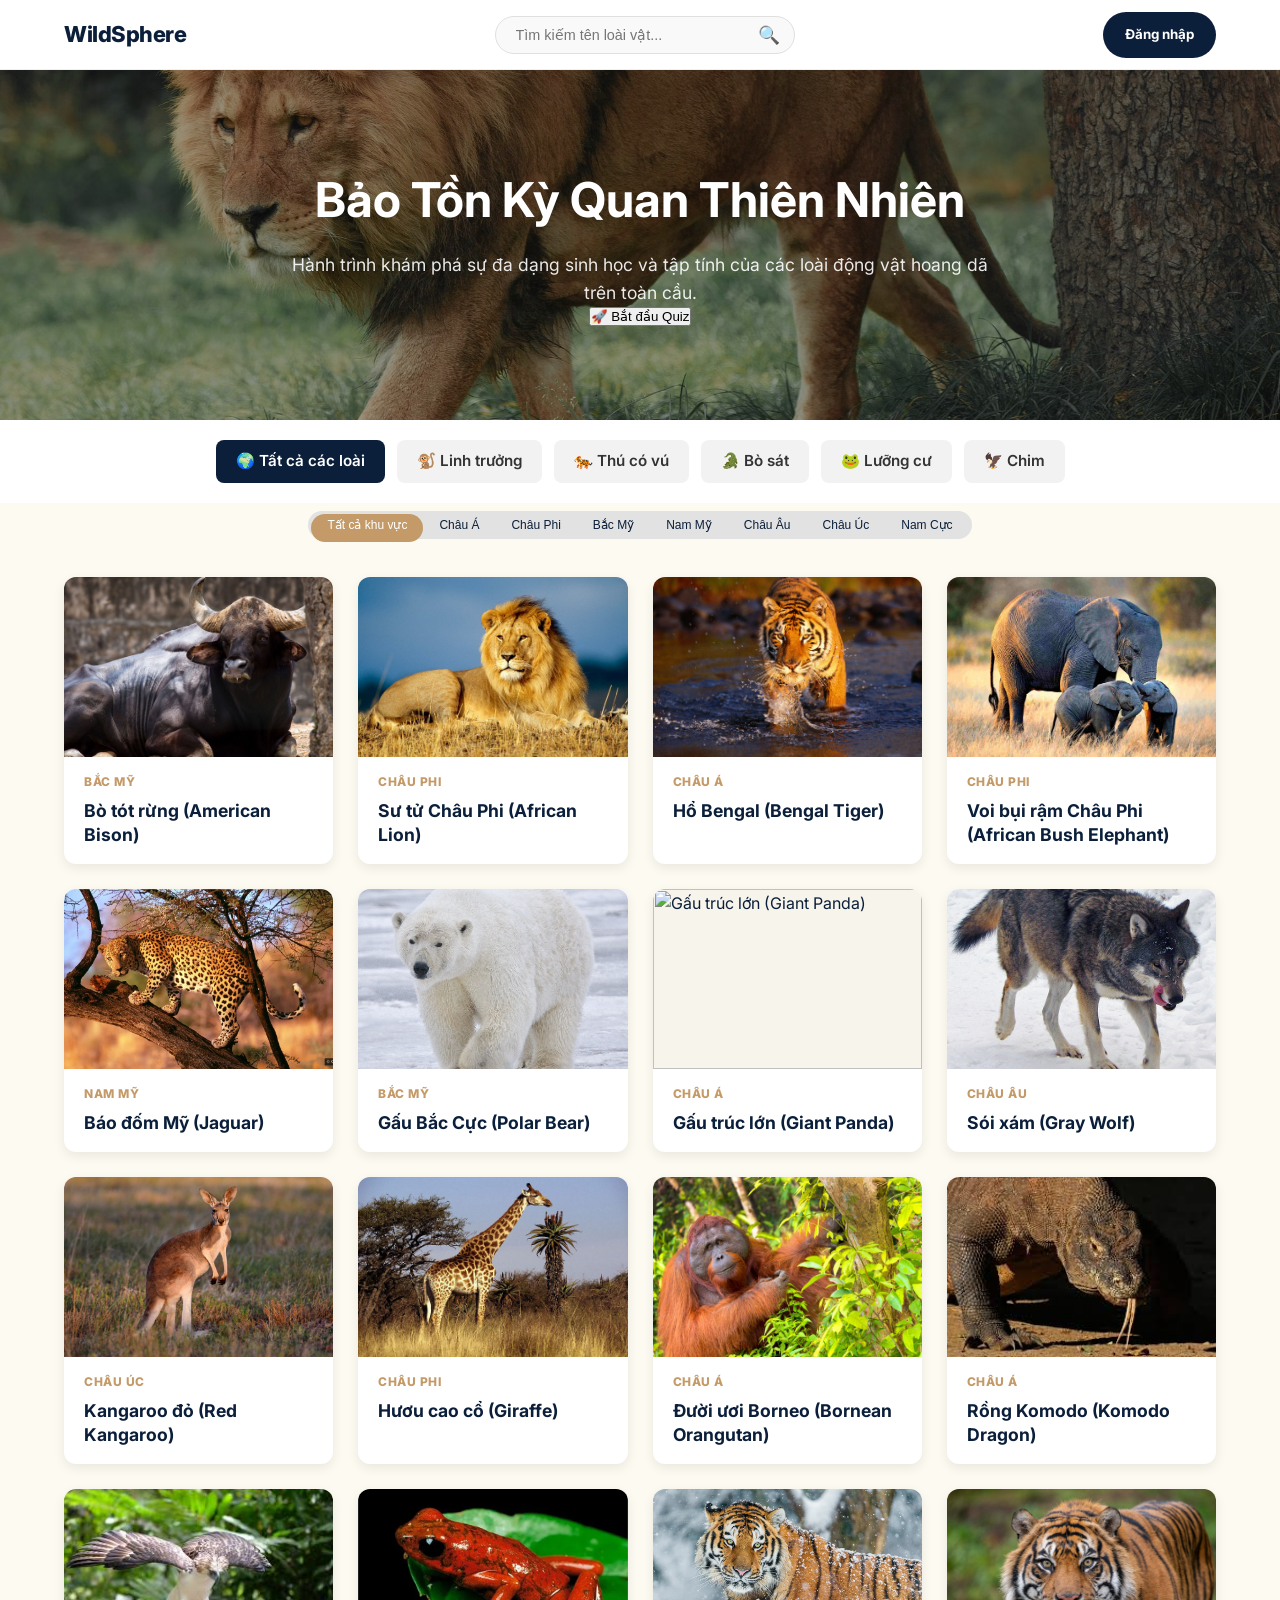
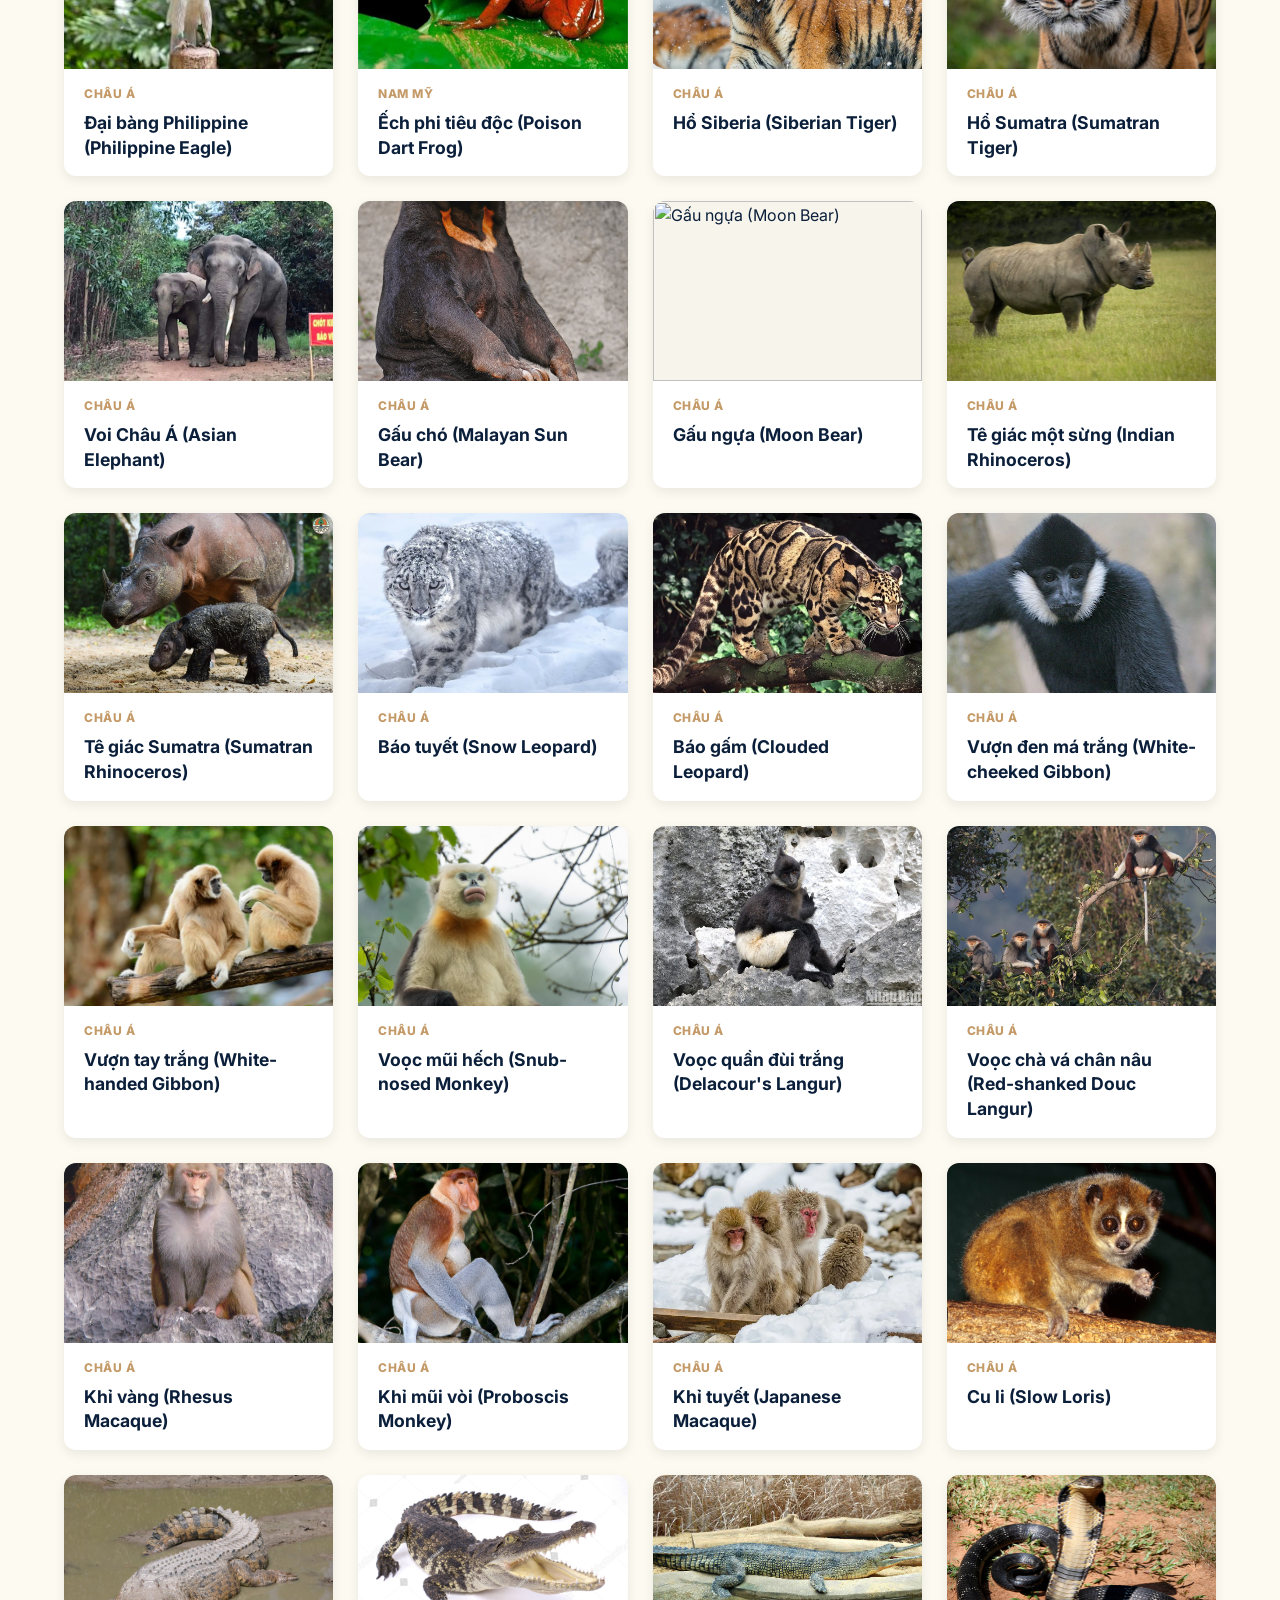
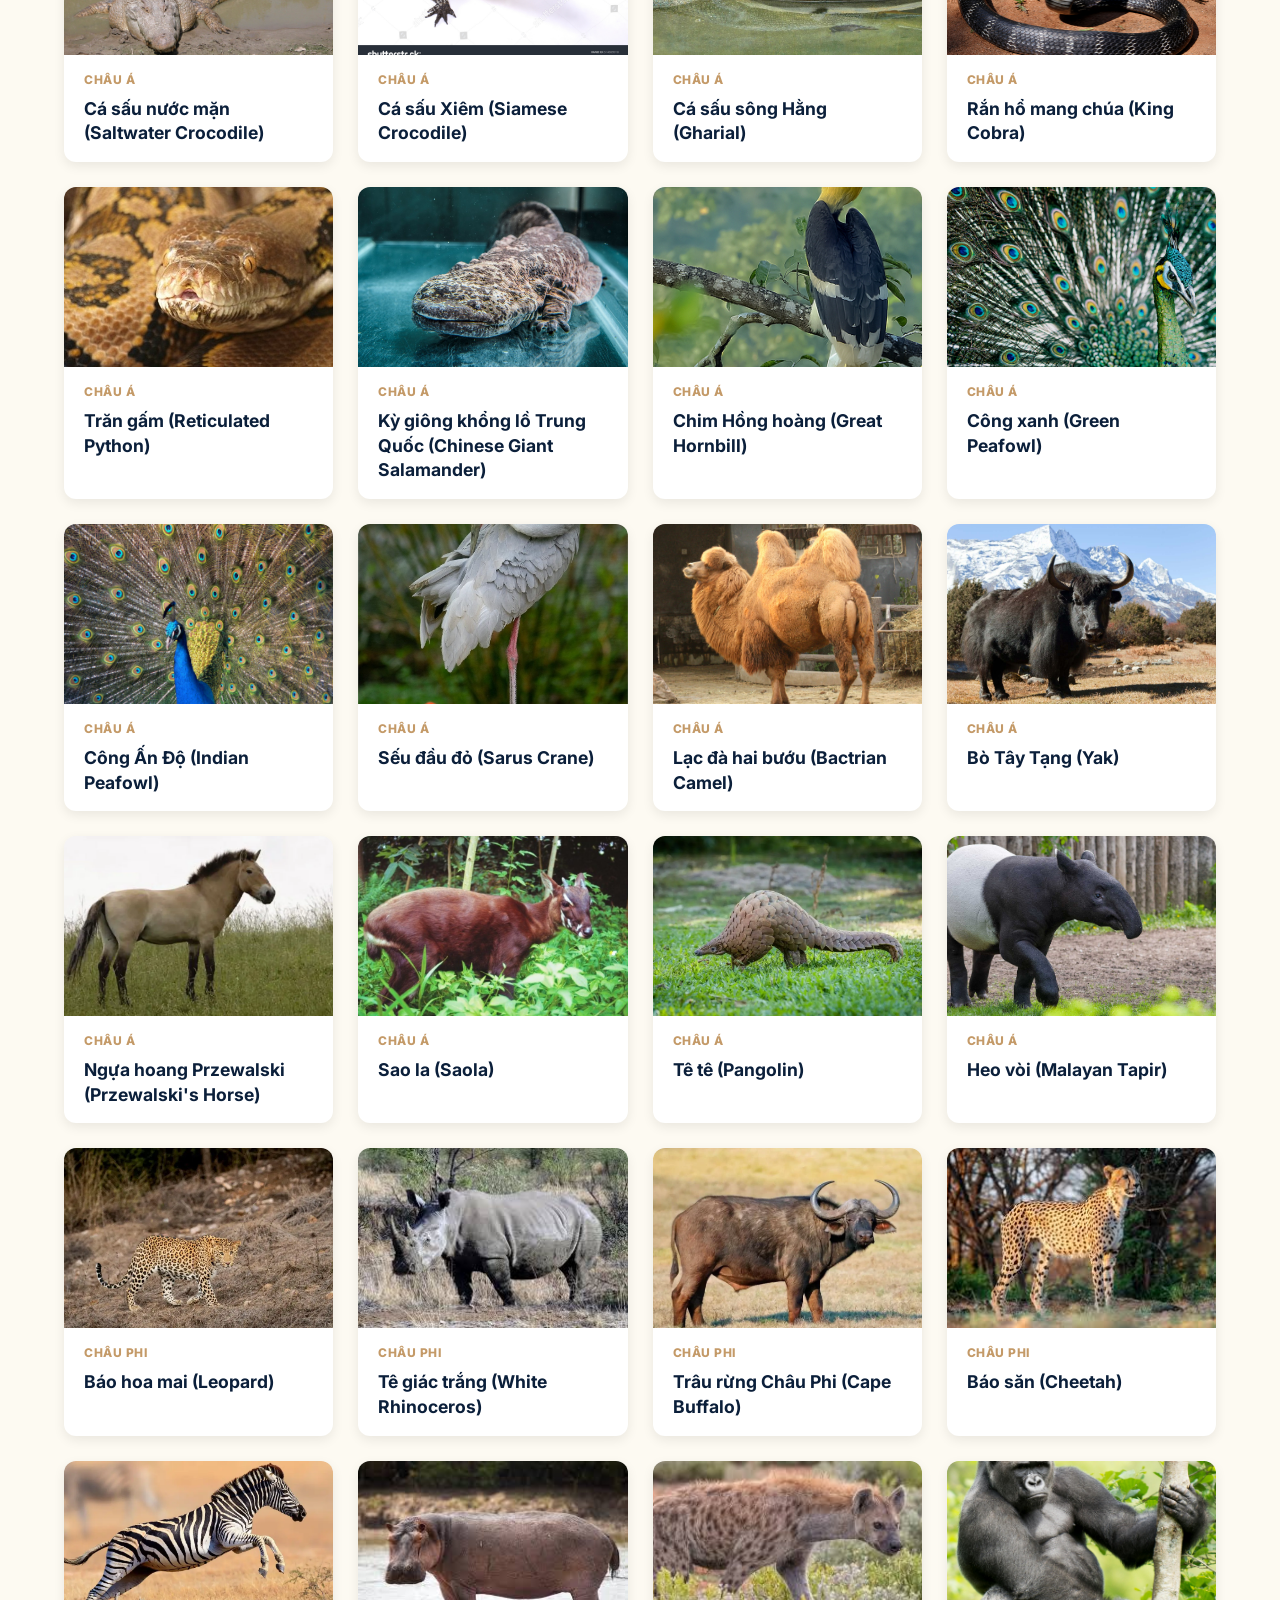
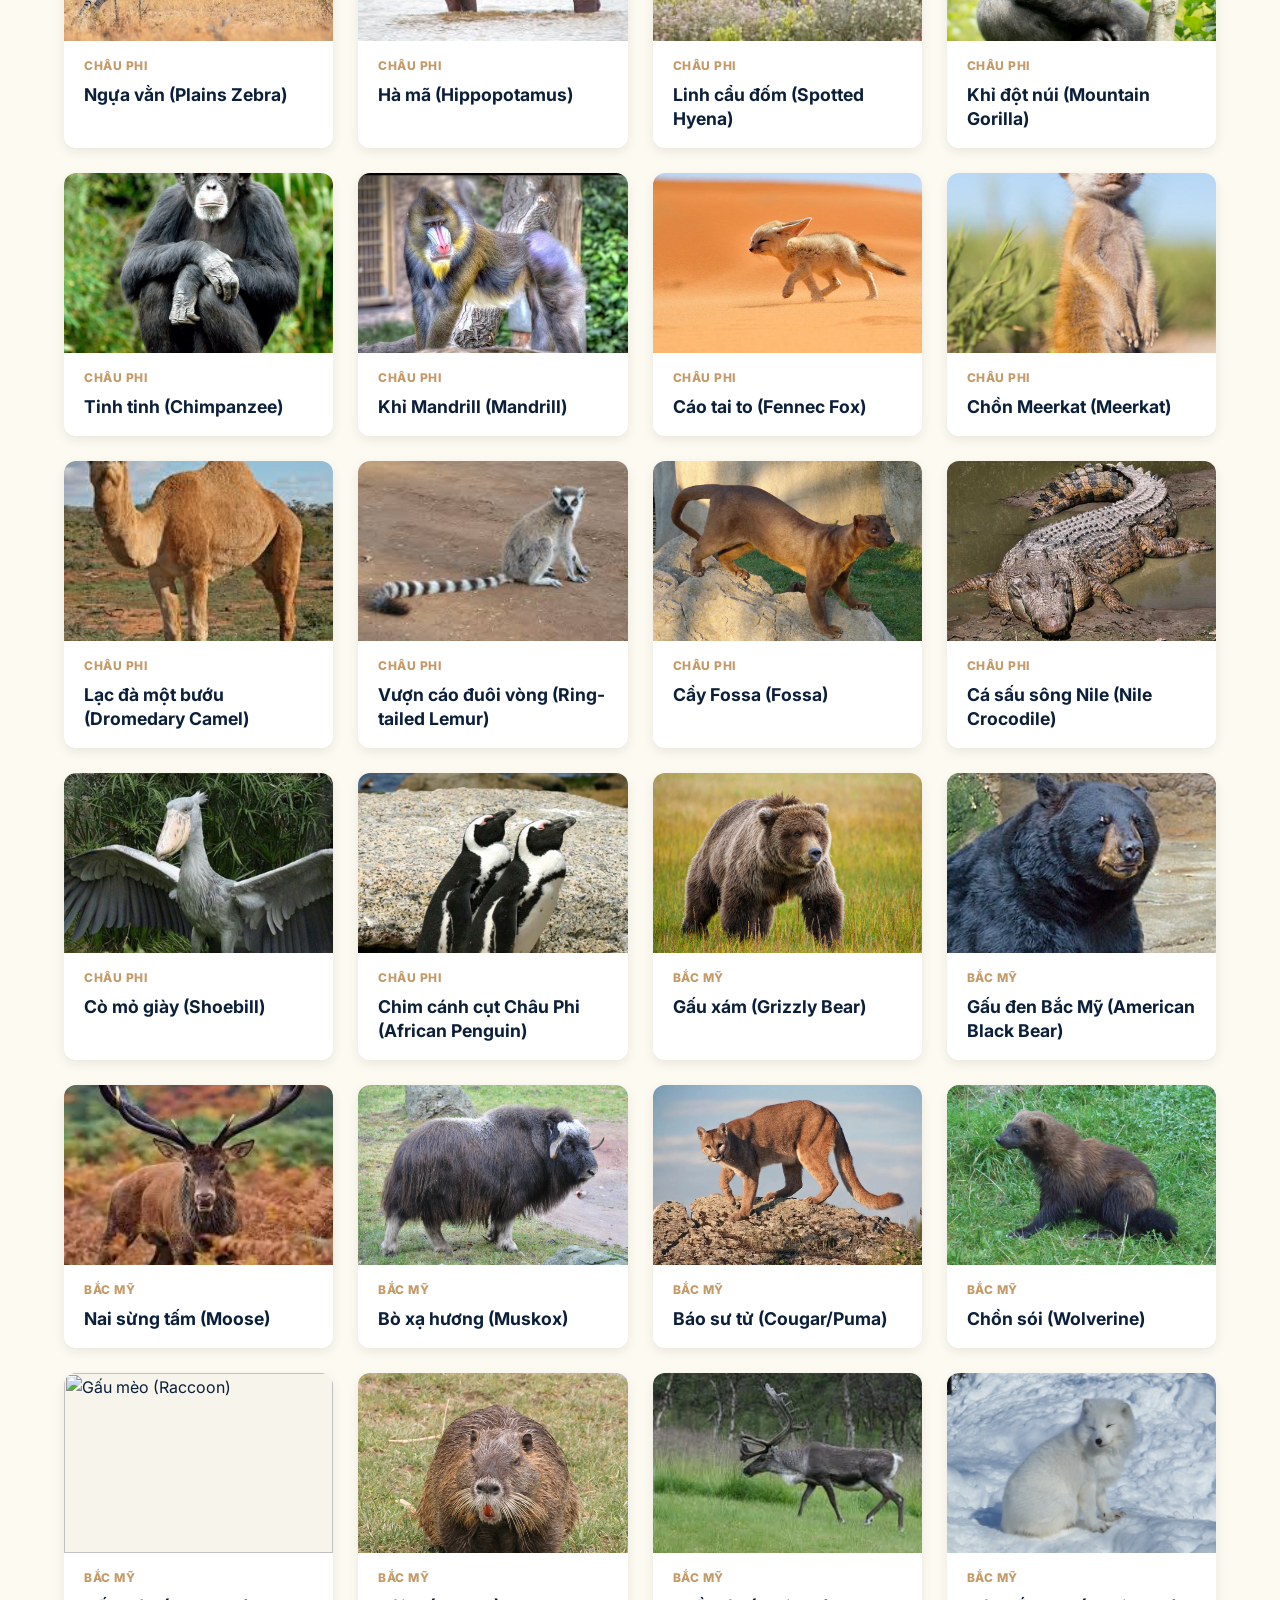
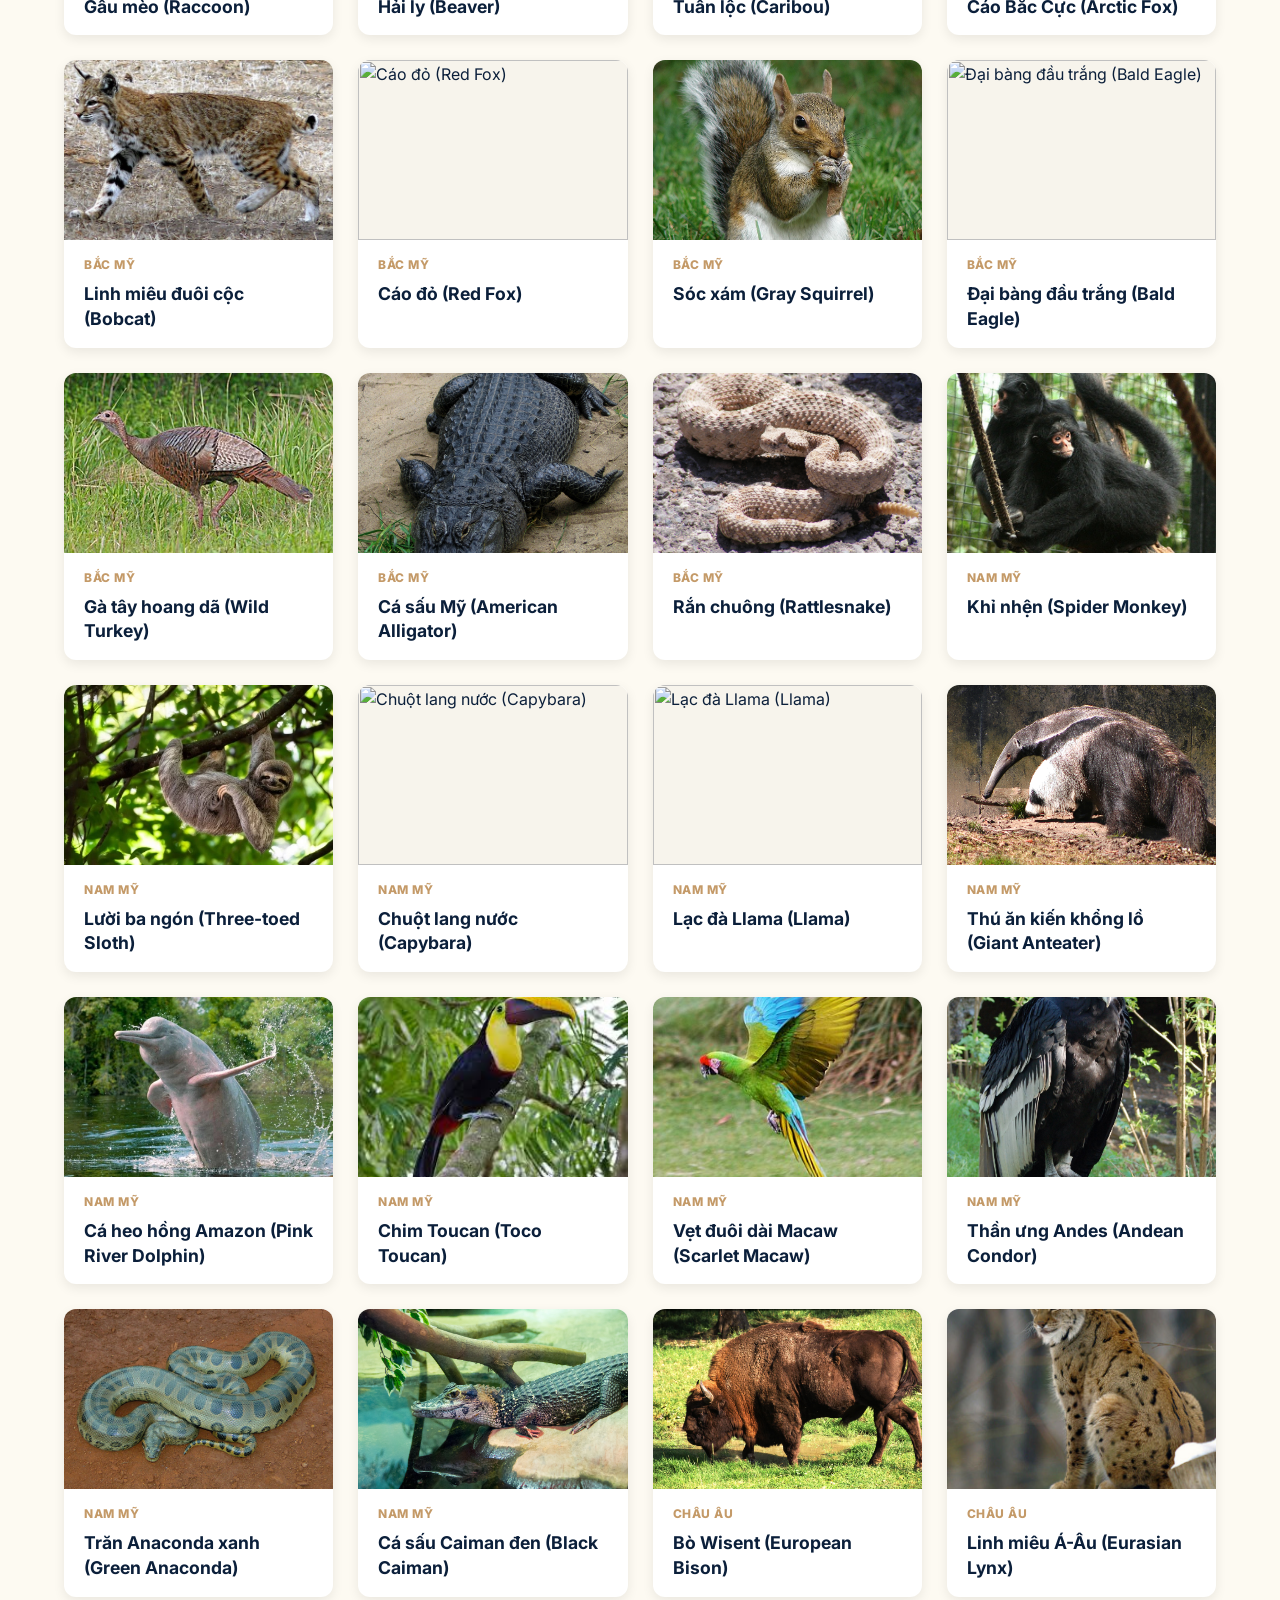
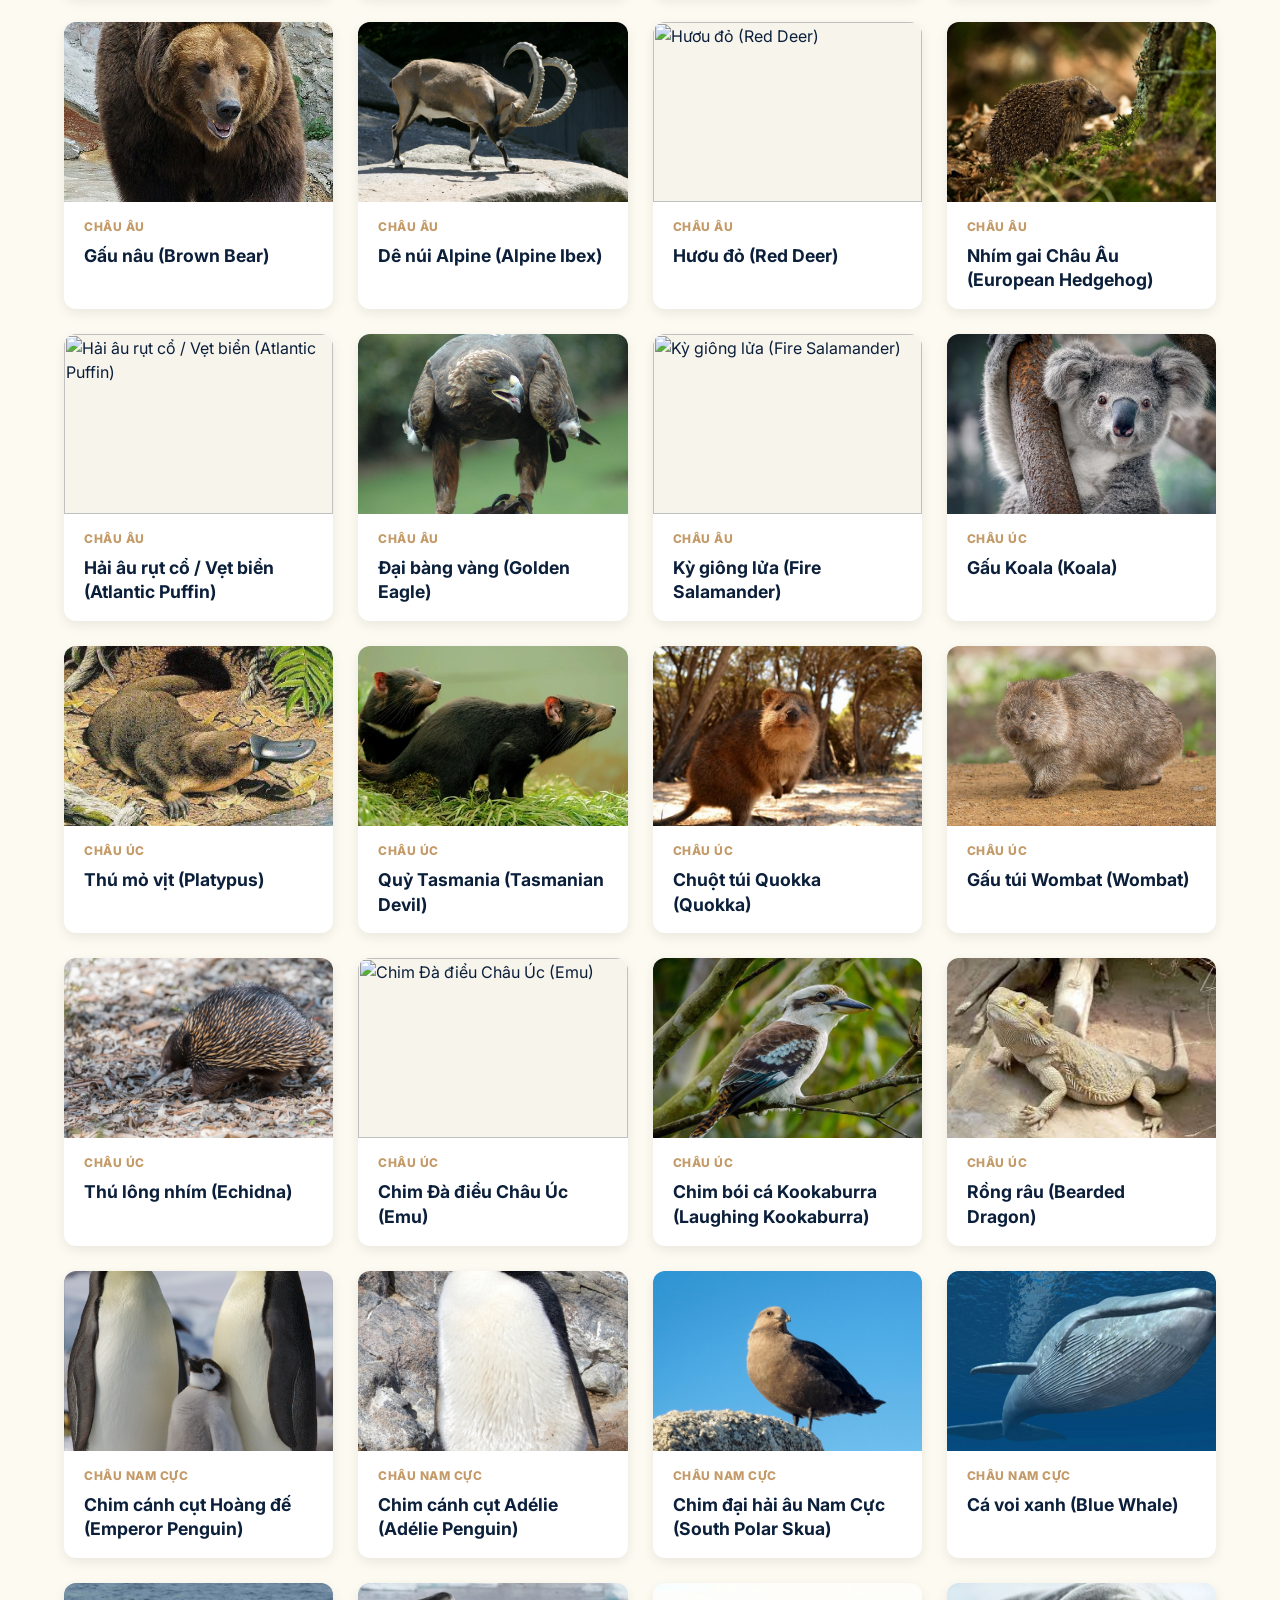
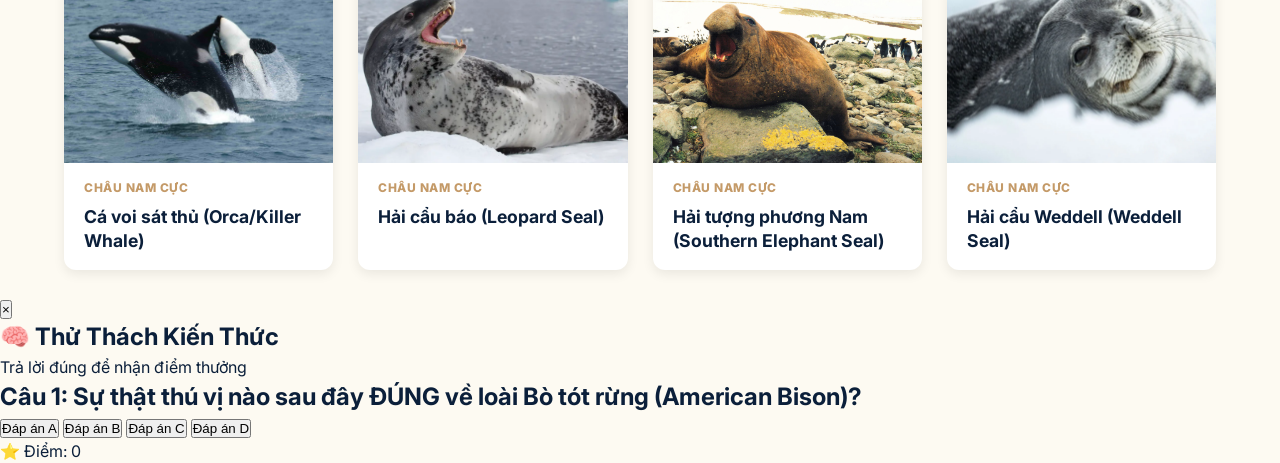
==== index.html @ 5f464e3d "Refactor HTML structure and update comments" ====
<html>
  <head>
    <meta charset="UTF-8" />
    <meta name="viewport" content="width=device-width, initial-scale=1.0" />
    <title>WildSphere | Thư Viện Động Vật Hoang Dã</title>

    <!-- FONT CHỮ HIỆN ĐẠI -->
    <link
      href="https://fonts.googleapis.com/css2?family=Inter:wght@300;500;700&display=swap"
      rel="stylesheet"
    />

    <!-- FILE CSS -->
    <link rel="stylesheet" href="style.css" />
  </head>

  <body>
    <header>
      <div class="header-container">
        <div class="logo">WildSphere</div>

        <div class="search-box">
          <input
            type="text"
            id="search"
            placeholder="Tìm kiếm tên loài vật..."
          />
          <span class="search-icon">🔍</span>
        </div>

        <div class="auth-area" id="authArea">
          <button class="auth-open-btn" id="authOpenBtn" type="button">
            Đăng nhập
          </button>

          <div class="auth-panel" id="authPanel" aria-label="Tài khoản">
            <div class="auth-card">
              <div class="auth-visual" aria-hidden="true"></div>

              <div class="auth-form">
                <button
                  class="auth-close-btn"
                  id="authCloseBtn"
                  type="button"
                  aria-label="Đóng"
                >
                  &times;
                </button>

                <div class="auth-brand">
                  <span class="auth-brand-mark">W</span>
                  <strong>WildSphere</strong>
                </div>

                <h3 id="authTitle">Đăng nhập</h3>

                <input
                  type="text"
                  id="authUsername"
                  placeholder="Tên người dùng"
                  autocomplete="username"
                />

                <input
                  type="password"
                  id="authPassword"
                  placeholder="Mật khẩu"
                  autocomplete="current-password"
                />

                <p class="auth-message" id="authMessage"></p>

                <button
                  class="auth-submit-btn"
                  id="authSubmitBtn"
                  type="button"
                >
                  Đăng nhập
                </button>

                <button
                  class="auth-switch-btn"
                  id="authSwitchBtn"
                  type="button"
                >
                  Chưa có tài khoản? Đăng ký
                </button>
              </div>
            </div>
          </div>

          <div class="user-menu" id="userMenu">
            <button
              class="user-chip"
              id="userChip"
              type="button"
              title="Đi tới Dashboard"
              onclick="window.location.href = 'user-dashboard.html'"
            ></button>

            <button class="logout-btn" id="logoutBtn" type="button">
              Đăng xuất
            </button>
          </div>
        </div>
      </div>
    </header>

    <!-- HERO -->
    <section class="hero">
      <div class="hero-content">
        <h1>Bảo Tồn Kỳ Quan Thiên Nhiên</h1>

        <p>
          Hành trình khám phá sự đa dạng sinh học và tập tính của các loài động
          vật hoang dã trên toàn cầu.
        </p>

        <!-- NÚT MỞ QUIZ -->
        <div class="quiz-start-area">
          <button class="open-quiz-btn" onclick="openQuiz()">
            🚀 Bắt đầu Quiz
          </button>
        </div>
      </div>
    </section>

    <!-- ================= TABS ================= -->

    <div class="sticky-controls">
      <!-- HỆ THỐNG LỌC SINH HỌC -->
      <section class="category-section">
        <div class="category-tabs">
          <div class="tab active" data-class="all">🌍 Tất cả các loài</div>
          <div class="tab" data-class="linh-truong">🐒 Linh trưởng</div>
          <div class="tab" data-class="thu">🐅 Thú có vú</div>
          <div class="tab" data-class="bo-sat">🐊 Bò sát</div>
          <div class="tab" data-class="luong-cu">🐸 Lưỡng cư</div>
          <div class="tab" data-class="chim">🦅 Chim</div>
        </div>
      </section>

      <!-- HỆ THỐNG LỌC CHÂU LỤC -->
      <section class="filter-section">
        <div class="pills-wrapper">
          <div class="indicator" id="indicator"></div>

          <button class="pill active" data-continent="all">
            Tất cả khu vực
          </button>

          <button class="pill" data-continent="Châu Á">Châu Á</button>

          <button class="pill" data-continent="Châu Phi">Châu Phi</button>

          <button class="pill" data-continent="Bắc Mỹ">Bắc Mỹ</button>

          <button class="pill" data-continent="Nam Mỹ">Nam Mỹ</button>

          <button class="pill" data-continent="Châu Âu">Châu Âu</button>

          <button class="pill" data-continent="Châu Úc">Châu Úc</button>

          <button class="pill" data-continent="Châu Nam Cực">
            Nam Cực
          </button>
        </div>
      </section>
    </div>

    <!-- MAIN -->
    <main>
      <div class="grid" id="list"></div>
    </main>

    <!-- MODAL CHI TIẾT -->
    <div id="animalModal" class="modal">
      <div class="modal-content">
        <!-- Nút đóng -->
        <span class="close-btn" onclick="closeModal()">&times;</span>

        <!-- BODY -->
        <div class="modal-body">
          <!-- LEFT -->
          <div class="m-left">
            <img id="m-img" src="" alt="Hình ảnh" />
          </div>

          <!-- RIGHT -->
          <div class="m-right">
            <h2 id="m-name"></h2>

            <div id="m-status-container"></div>

            <div class="detail-stats" aria-label="Thông tin nhanh">
              <div class="detail-stat">
                <span>Cân nặng</span>
                <strong id="m-weight"></strong>
              </div>

              <div class="detail-stat">
                <span>Tuổi thọ</span>
                <strong id="m-lifespan"></strong>
              </div>

              <div class="detail-stat">
                <span>Môi trường</span>
                <strong id="m-habitat"></strong>
              </div>
            </div>

            <div class="map-panel">
              <div class="map-header">
                <h4>Vùng phân bố đại diện</h4>
                <span id="m-range"></span>
              </div>

              <div
                class="habitat-map"
                id="m-map"
                aria-label="Vùng phân bố đại diện"
              >
                <span class="map-dot" id="m-map-dot"></span>
              </div>

              <p class="map-note" id="m-map-note"></p>
            </div>

            <button class="sound-btn" id="soundBtn" type="button">
              <span class="sound-icon" aria-hidden="true"></span>

              <span id="soundLabel">Nghe âm thanh</span>
            </button>

            <h4>Mô tả sơ lược</h4>
            <p id="m-desc"></p>

            <h4>Tập tính & Lối sống</h4>
            <p id="m-habit"></p>

            <div class="fact-box">
              <strong>💡 Sự thật thú vị:</strong>
              <p id="m-fact"></p>
            </div>

            <div class="status-legend">
              <strong>Chú thích IUCN:</strong>
              <br />

              EN: Nguy cấp | VU: Sắp nguy cấp | NT: Sắp bị đe dọa | LC: Ít lo
              ngại
            </div>
          </div>
        </div>
      </div>

      <!-- NÚT ĐIỀU HƯỚNG -->
      <button
        class="nav-btn nav-prev"
        id="navPrevBtn"
        type="button"
        aria-label="Xem bài trước"
      >
        <svg
          viewBox="0 0 24 24"
          width="28"
          height="28"
          stroke="currentColor"
          stroke-width="2"
          fill="none"
          stroke-linecap="round"
          stroke-linejoin="round"
        >
          <polyline points="15 18 9 12 15 6"></polyline>
        </svg>
      </button>

      <button
        class="nav-btn nav-next"
        id="navNextBtn"
        type="button"
        aria-label="Xem bài sau"
      >
        <svg
          viewBox="0 0 24 24"
          width="28"
          height="28"
          stroke="currentColor"
          stroke-width="2"
          fill="none"
          stroke-linecap="round"
          stroke-linejoin="round"
        >
          <polyline points="9 18 15 12 9 6"></polyline>
        </svg>
      </button>
    </div>

    <!-- ================= QUIZ POPUP ================= -->

    <div class="quiz-overlay" id="quizOverlay">
      <div class="quiz-popup">

        <!-- Nút đóng -->
        <button class="quiz-close-btn" onclick="closeQuiz()">
          &times;
        </button>

        <!-- Header -->
        <div class="quiz-header">
          <h2>🧠 Thử Thách Kiến Thức</h2>

          <p>Trả lời đúng để nhận điểm thưởng</p>
        </div>

        <!-- Content -->
        <div class="quiz-content">

          <h2 id="cau-hoi" class="quiz-question">
            Đang tải câu hỏi...
          </h2>

          <div class="quiz-answers">

            <button class="btn-answer" onclick="checkAnswer(0)">
              Đáp án A
            </button>

            <button class="btn-answer" onclick="checkAnswer(1)">
              Đáp án B
            </button>

            <button class="btn-answer" onclick="checkAnswer(2)">
              Đáp án C
            </button>

            <button class="btn-answer" onclick="checkAnswer(3)">
              Đáp án D
            </button>

          </div>

          <h3 id="thong-bao" class="quiz-message"></h3>

          <div class="quiz-score-box">
            ⭐ <span id="diem-so">Điểm: 0</span>
          </div>

        </div>
      </div>
    </div>

    <!-- JAVASCRIPT -->
    <script src="script.js"></script>
    <script src="quiz.js"></script>
  </body>
</html>
---- style.css ----
/* --- BIẾN MÀU (KHÔI PHỤC MÀU GỐC) --- */
:root {
  --bg-light: #fdfaf2; /* Nền kem nhạt gốc */
  --primary-dark: #0b1f3a; /* Xanh đen gốc */
  --muted: #746c6b; /* Chữ phụ xám */
  --accent: #c49a68; /* Vàng đồng gốc */
  --white: #ffffff;
}

/* --- RESET & CƠ BẢN --- */
* {
  margin: 0;
  padding: 0;
  box-sizing: border-box;
}
body {
  font-family: "Inter", sans-serif;
  background-color: var(--bg-light);
  color: var(--primary-dark);
  line-height: 1.5;
  overflow-x: hidden;
}

/* --- HEADER --- */
/* --- HEADER CHUẨN --- */
/* --- HEADER CHUẨN --- */
header {
  background: #fff;
  height: 70px;
  display: flex;
  align-items: center;
  padding: 0 5%;
  border-bottom: 1px solid #f0f0f0;
}

.header-container {
  width: 100%;
  max-width: 1200px;
  margin: 0 auto;
  display: flex;
  justify-content: space-between;
  align-items: center;
  gap: 16px;
}

.logo {
  font-size: 22px;
  font-weight: 800;
  color: #0b1f3a; /* Xanh đen */
  letter-spacing: -0.5px;
}

/* --- THANH TÌM KIẾM DẠNG VIÊN THUỐC (PILL) --- */
.search-box {
  position: relative;
  width: 300px;
}

.search-box input {
  width: 100%;
  padding: 10px 45px 10px 20px;
  border-radius: 30px;
  border: 1px solid #e0e0e0;
  background: #f9f9f9;
  font-size: 0.9rem;
  outline: none;
  transition: 0.3s;
}

.search-box input:focus {
  background: #fff;
  border-color: #0b1f3a;
  box-shadow: 0 0 0 4px rgba(11, 31, 58, 0.05);
}

.search-icon {
  position: absolute;
  right: 15px;
  top: 50%;
  transform: translateY(-50%);
  font-size: 1.1rem;
  color: #555;
}

.auth-area {
  position: relative;
  display: flex;
  align-items: center;
  flex: 0 0 auto;
}

.auth-open-btn,
.user-chip,
.logout-btn,
.auth-submit-btn,
.auth-switch-btn {
  font-family: inherit;
  font-weight: 700;
  letter-spacing: 0;
}

.auth-open-btn,
.user-chip {
  border: none;
  border-radius: 999px;
  background: var(--primary-dark);
  color: #fff;
  min-height: 46px;
  padding: 0 22px;
  cursor: pointer;
  white-space: nowrap;
  display: inline-flex;
  align-items: center;
  justify-content: center;
  line-height: 1;
}

.auth-panel {
  position: fixed;
  inset: 0;
  width: 100vw;
  min-height: 100vh;
  padding: 42px;
  background: rgba(116, 108, 107, 0.88);
  display: none;
  align-items: center;
  justify-content: center;
  z-index: 4000;
}

.auth-panel.is-open {
  display: flex;
}

.auth-card {
  width: min(1100px, 100%);
  min-height: min(690px, calc(100vh - 84px));
  display: grid;
  grid-template-columns: 0.88fr 1fr;
  overflow: hidden;
  border-radius: 18px;
  background: #fff;
  box-shadow: 0 24px 70px rgba(11, 31, 58, 0.28);
}

.auth-visual {
  min-height: 100%;
  background:
    linear-gradient(rgba(11, 31, 58, 0.08), rgba(11, 31, 58, 0.08)),
    url("./image/châu phi/sutu2.avif") center/cover;
}

.auth-form {
  position: relative;
  display: flex;
  flex-direction: column;
  justify-content: center;
  padding: 54px 60px;
}

.auth-close-btn {
  position: absolute;
  top: 18px;
  right: 20px;
  width: 34px;
  height: 34px;
  border: none;
  border-radius: 50%;
  background: rgba(11, 31, 58, 0.08);
  color: var(--primary-dark);
  font-size: 24px;
  line-height: 1;
  cursor: pointer;
}

.auth-brand {
  display: flex;
  align-items: center;
  gap: 14px;
  margin-bottom: 24px;
  color: #4c4c4c;
}

.auth-brand-mark {
  width: 42px;
  height: 42px;
  display: inline-flex;
  align-items: center;
  justify-content: center;
  border-radius: 12px;
  background: #ffd66d;
  color: #0b1f3a;
  font-weight: 900;
  font-size: 1.25rem;
}

.auth-brand strong {
  font-size: 2.7rem;
  line-height: 1;
}

.auth-panel h3 {
  font-size: 1.5rem;
  font-weight: 500;
  margin-bottom: 34px;
  color: var(--primary-dark);
}

.auth-panel input {
  width: 100%;
  height: 56px;
  border: 1px solid #cfcfcf;
  border-radius: 6px;
  padding: 0 16px;
  margin-bottom: 18px;
  font-size: 1rem;
  outline: none;
}

.auth-panel input:focus {
  border-color: #143a51;
  box-shadow: 0 0 0 4px rgba(20, 58, 81, 0.1);
}

.auth-message {
  min-height: 22px;
  color: #b43b2f;
  font-size: 0.9rem;
  margin-bottom: 10px;
}

.auth-submit-btn {
  width: 100%;
  min-height: 56px;
  border: none;
  border-radius: 6px;
  background: #0b1f3a;
  color: #fff;
  cursor: pointer;
  box-shadow: 0 6px 14px rgba(11, 31, 58, 0.22);
}

.auth-switch-btn {
  width: 100%;
  margin-top: 22px;
  border: none;
  background: transparent;
  color: #143a51;
  font-size: 1rem;
  text-align: left;
  cursor: pointer;
}

.auth-footer-text {
  margin-top: 72px;
  color: var(--muted);
  font-size: 0.95rem;
}

.user-menu {
  display: none;
  align-items: center;
  gap: 8px;
}

.user-menu.is-logged-in {
  display: flex;
}

.logout-btn {
  min-height: 36px;
  padding: 0 12px;
  border-radius: 999px;
  border: 1px solid rgba(11, 31, 58, 0.18);
  background: #fff;
  color: var(--primary-dark);
  cursor: pointer;
  white-space: nowrap;
}

/* --- HERO BANNER --- */
.hero {
  height: 350px; /* Tăng độ cao banner để thấy ảnh sư tử rõ hơn */
  background:
    linear-gradient(rgba(0, 0, 0, 0.4), rgba(0, 0, 0, 0.4)),
    url("./image/châu phi/sutu2.avif") center/cover;
  display: flex;
  align-items: center;
  justify-content: center;
  text-align: center;
  color: #fff;
}

.hero h1 {
  font-size: 3rem;
  font-weight: 700;
  margin-bottom: 15px;
}

.hero p {
  font-size: 1.1rem;
  max-width: 700px;
  margin: 0 auto;
  opacity: 0.9;
  line-height: 1.6;
}

/* --- TABS PHÂN LOẠI (GIỐNG MẪU) --- */
.category-section {
  background: #fff;
  padding: 20px 0;
  display: flex;
  justify-content: center;
}

.category-tabs {
  display: flex;
  gap: 12px;
  flex-wrap: wrap;
  justify-content: center;
}

.tab {
  padding: 10px 20px;
  border-radius: 8px; /* Bo góc nhẹ như trong ảnh */
  background: #f2f2f2;
  color: #333;
  border: none;
  font-size: 0.95rem;
  font-weight: 600;
  cursor: pointer;
  transition: all 0.3s ease;
  display: flex;
  align-items: center;
  gap: 8px; /* Khoảng cách giữa emoji và chữ */
}

/* Trạng thái đang chọn (Active) */
.tab.active {
  background: #0b1f3a; /* Màu xanh đen giống mẫu */
  color: #fff;
}

.tab:hover:not(.active) {
  background: #e5e5e5;
}

/* PILLS CHÂU LỤC (XÁM - INDICATOR VÀNG ĐỒNG) */
.filter-section {
  padding: 8px 0 !important;
  display: flex;
  justify-content: center;
}
.pills-wrapper {
  background: #e2e2e2;
  padding: 3px;
  border-radius: 30px;
  display: inline-flex;
  position: relative;
}
.indicator {
  position: absolute;
  height: 28px;
  background: var(--accent); /* Màu vàng đồng lúc đầu của bạn */
  border-radius: 30px;
  transition: 0.4s cubic-bezier(0.23, 1, 0.32, 1);
  z-index: 1;
}
.pill {
  padding: 4px 16px;
  font-size: 0.75rem;
  font-weight: 500;
  border: none;
  background: transparent;
  cursor: pointer;
  color: var(--primary-dark);
  position: relative;
  z-index: 2;
}
.pill.active {
  color: var(--white);
}

/* --- GRID & CARDS --- */
/* --- CẬP NHẬT GRID & CARDS GIỐNG MẪU --- */
.grid {
  display: grid;
  grid-template-columns: repeat(
    auto-fill,
    minmax(260px, 1fr)
  ); /* Tăng kích thước tối thiểu một chút */
  gap: 25px; /* Tăng khoảng cách giữa các card cho thoáng */
  padding: 30px 5%;
  max-width: 1300px;
  margin: 0 auto;
}

.card {
  background: var(--white);
  border-radius: 12px; /* Bo góc vừa phải như trong ảnh */
  overflow: hidden;
  box-shadow: 0 4px 12px rgba(0, 0, 0, 0.08); /* Đổ bóng nhẹ tự nhiên */
  transition: all 0.4s cubic-bezier(0.25, 1, 0.5, 1); /* Hiệu ứng mượt mà */
  cursor: pointer;
  display: flex;
  flex-direction: column;
}

/* --- HIỆU ỨNG KHI LƯỚT CHUỘT VÀO CARD --- */
.card:hover {
  transform: translateY(-10px); /* Nhấc card lên cao hơn */
  box-shadow: 0 15px 35px rgba(11, 31, 58, 0.15); /* Đổ bóng đậm hơn khi lướt vào */
}

/* --- KHUNG CHỨA ẢNH --- */
.card-img-container {
  height: 180px; /* Độ cao khung ảnh cố định */
  background-color: #f7f4ec; /* Màu nền kem nhạt giống trong ảnh mẫu */
  overflow: hidden;
  position: relative;
}

.card img {
  width: 100%;
  height: 100%;
  object-fit: cover; /* Để ảnh lấp đầy khung hình mà không bị méo */
  transition: transform 0.6s ease; /* Hiệu ứng zoom ảnh */
}

/* Zoom ảnh khi hover vào card */
.card:hover img {
  transform: scale(1.1); /* Ảnh phóng to nhẹ tạo cảm giác sống động */
}

/* --- PHẦN THÔNG TIN CHỮ (DƯỚI ẢNH) --- */
.card-info {
  padding: 16px 20px;
  flex-grow: 1;
  display: flex;
  flex-direction: column;
  justify-content: flex-start;
}

/* Nhãn Châu lục (màu vàng đồng/cam) */
.card-info p {
  color: #c49a68; /* Màu vàng đồng chuẩn theo mẫu */
  font-size: 0.75rem;
  font-weight: 800;
  text-transform: uppercase;
  margin-bottom: 6px;
  letter-spacing: 0.5px;
}

/* Tên động vật */
.card-info h3 {
  font-size: 1.1rem;
  margin-top: 2px;
  color: var(--primary-dark);
  font-weight: 700;
  line-height: 1.4;
}
/* --- MODAL (CHI TIẾT) --- */
.modal {
  display: none;
  position: fixed;
  z-index: 3000;
  left: 0;
  top: 0;
  width: 100%;
  height: 100%;
  background: rgba(11, 31, 58, 0.9); /* Xanh đen trong suốt */
  backdrop-filter: blur(5px);
  align-items: center;
  justify-content: center;
}
.modal-content {
  background: var(--bg-light);
  width: 90%;
  max-width: 900px;
  height: 480px;
  border-radius: 20px;
  display: flex;
  overflow: hidden;
  position: relative;
}
.modal-body {
  display: flex;
  width: 100%;
  height: 100%;
}
.m-left {
  flex: 0 0 45%;
  background: #000;
  display: flex;
  align-items: center;
  justify-content: center;
  padding: 15px;
}
.m-left img {
  max-width: 100%;
  max-height: 100%;
  object-fit: contain;
}
.m-right {
  flex: 1;
  padding: 30px;
  overflow-y: auto;
  text-align: left;
}
.m-right h2 {
  font-size: 1.8rem;
  margin-bottom: 5px;
  color: var(--primary-dark);
}

.status-tag-detail {
  padding: 4px 12px;
  border-radius: 6px;
  font-size: 0.75rem;
  color: white;
  font-weight: bold;
  margin-bottom: 15px;
  display: inline-block;
}
.bg-cr {
  background-color: #8b0000;
}
.bg-en {
  background-color: #e74c3c;
}
.bg-vu {
  background-color: #e67e22;
}
.bg-nt {
  background-color: #f1c40f;
  color: #000;
}
.bg-lc {
  background-color: #2ecc71;
}

.fact-box {
  margin-top: 20px;
  padding: 15px;
  font-size: 0.85rem;
  background: rgba(196, 154, 104, 0.1);
  border-left: 4px solid var(--accent);
}
.close-btn {
  position: absolute;
  right: 15px;
  top: 10px;
  font-size: 26px;
  width: 35px;
  height: 35px;
  background: white;
  display: flex;
  align-items: center;
  justify-content: center;
  border-radius: 50%;
  cursor: pointer;
  z-index: 100;
}

/* --- PHẦN CHÚ THÍCH IUCN TRONG MODAL --- */
.status-legend {
  margin-top: 20px; /* Khoảng cách với phần trên */
  padding-top: 10px; /* Khoảng cách từ đường kẻ đến chữ */
  border-top: 1px solid #eee; /* Đường kẻ ngang mờ để phân cách */
  font-size: 0.75rem; /* Cỡ chữ nhỏ lại (gốc thường là 1rem) */
  color: #666; /* Màu chữ xám nhẹ cho tinh tế */
  line-height: 1.6; /* Giãn dòng cho dễ đọc */
}

.status-legend strong {
  color: var(--primary-dark); /* Tiêu đề chú thích đậm màu hơn một chút */
  display: block; /* Xuống dòng sau chữ "Chú thích IUCN" */
  margin-bottom: 2px;
  font-size: 0.8rem;
}

/* --- FOOTER --- */
footer {
  text-align: center;
  padding: 30px;
  background: var(--primary-dark);
  color: var(--white);
  font-size: 0.8rem;
}

/* --- DETAIL MODAL: MAP, SOUND, ANIMATION --- */
.modal {
  padding: 22px;
  animation: overlayFade 0.25s ease;
}

.modal.is-open {
  display: flex;
}

.modal-content {
  height: min(86vh, 620px);
  box-shadow: 0 28px 80px rgba(0, 0, 0, 0.35);
  animation: modalSlideUp 0.42s cubic-bezier(0.22, 1, 0.36, 1);
}

@keyframes overlayFade {
  from {
    opacity: 0;
  }
  to {
    opacity: 1;
  }
}

@keyframes modalSlideUp {
  from {
    opacity: 0;
    transform: translateY(70px) scale(0.98);
  }
  to {
    opacity: 1;
    transform: translateY(0) scale(1);
  }
}

.bg-dd {
  background-color: #607d8b;
}

.detail-stats {
  display: grid;
  grid-template-columns: repeat(3, minmax(0, 1fr));
  gap: 10px;
  margin: 14px 0 18px;
}

.detail-stat {
  background: #fff;
  border: 1px solid rgba(11, 31, 58, 0.08);
  border-radius: 10px;
  padding: 10px;
  min-height: 78px;
}

.detail-stat span {
  display: block;
  color: var(--muted);
  font-size: 0.72rem;
  font-weight: 700;
  text-transform: uppercase;
  margin-bottom: 6px;
}

.detail-stat strong {
  display: block;
  color: var(--primary-dark);
  font-size: 0.9rem;
  line-height: 1.25;
}

.map-panel {
  background: #fff;
  border: 1px solid rgba(11, 31, 58, 0.08);
  border-radius: 14px;
  padding: 14px;
  margin-bottom: 16px;
}

.map-header {
  display: flex;
  align-items: baseline;
  justify-content: space-between;
  gap: 12px;
  margin-bottom: 10px;
}

.map-header h4 {
  margin: 0;
}

.map-header span {
  color: var(--accent);
  font-size: 0.78rem;
  font-weight: 800;
  text-transform: uppercase;
}

.habitat-map {
  position: relative;
  height: 150px;
  border-radius: 12px;
  overflow: hidden;
  background:
    radial-gradient(
      circle at 21% 45%,
      rgba(196, 154, 104, 0.9) 0 8%,
      transparent 8.5%
    ),
    radial-gradient(
      circle at 49% 42%,
      rgba(196, 154, 104, 0.65) 0 11%,
      transparent 11.5%
    ),
    radial-gradient(
      circle at 74% 56%,
      rgba(196, 154, 104, 0.78) 0 9%,
      transparent 9.5%
    ),
    linear-gradient(
      160deg,
      #d9f0e1 0 32%,
      #b8d3c4 32% 40%,
      #f6e8c8 40% 65%,
      #c8def0 65% 100%
    );
  border: 1px solid rgba(11, 31, 58, 0.08);
}

.habitat-map::before {
  content: "";
  position: absolute;
  inset: 0;
  background:
    linear-gradient(90deg, rgba(255, 255, 255, 0.34) 1px, transparent 1px),
    linear-gradient(0deg, rgba(255, 255, 255, 0.34) 1px, transparent 1px);
  background-size: 34px 34px;
  pointer-events: none;
}

.map-note {
  color: var(--muted);
  font-size: 0.78rem;
  line-height: 1.5;
  margin-top: 10px;
}

.map-dot {
  position: absolute;
  width: 18px;
  height: 18px;
  border-radius: 50%;
  background: #d64532;
  border: 3px solid #fff;
  box-shadow: 0 0 0 8px rgba(214, 69, 50, 0.2);
  transform: translate(-50%, -50%);
  left: var(--dot-x, 50%);
  top: var(--dot-y, 50%);
  z-index: 2;
}

.sound-btn {
  width: auto;
  max-width: 100%;
  min-height: 42px;
  border: none;
  border-radius: 999px;
  background: var(--primary-dark);
  color: #fff;
  font-family: inherit;
  font-weight: 700;
  font-size: 0.9rem;
  line-height: 1;
  padding: 9px 16px 9px 10px;
  margin-bottom: 18px;
  cursor: pointer;
  display: inline-flex;
  align-items: center;
  justify-content: center;
  gap: 8px;
  transition:
    transform 0.2s ease,
    background 0.2s ease;
  align-self: flex-start;
  white-space: nowrap;
}

#soundLabel {
  font-family: inherit;
  font-weight: 700;
  letter-spacing: 0;
}

.sound-btn:hover {
  background: #13345f;
  transform: translateY(-2px);
}

.sound-icon {
  display: inline-flex;
  align-items: center;
  justify-content: center;
  position: relative;
  width: 26px;
  height: 26px;
  border-radius: 999px;
  background: rgba(255, 255, 255, 0.18);
  flex: 0 0 26px;
}

.sound-icon::before {
  content: "";
  display: block;
  width: 0;
  height: 0;
  margin-left: 3px;
  border-top: 7px solid transparent;
  border-bottom: 7px solid transparent;
  border-left: 11px solid #fff;
}

.sound-icon::after {
  content: "";
  display: none;
}

.sound-btn.is-playing .sound-icon::before {
  position: absolute;
  left: 9px;
  top: 6px;
  width: 4px;
  height: 14px;
  margin-left: 0;
  border-top: 0;
  border-bottom: 0;
  border-left: 0;
  background: #fff;
  border-radius: 999px;
}

.sound-btn.is-playing .sound-icon::after {
  display: block;
  position: absolute;
  left: 14px;
  top: 6px;
  width: 4px;
  height: 14px;
  background: #fff;
  border-radius: 999px;
}

.detail-source {
  color: var(--muted);
  font-size: 0.78rem;
  line-height: 1.5;
  margin: -6px 0 16px;
  padding: 10px 12px;
  background: rgba(11, 31, 58, 0.05);
  border-radius: 10px;
}

@media (max-width: 850px) {
  header {
    height: auto;
    padding-top: 12px;
    padding-bottom: 12px;
  }

  .header-container {
    flex-wrap: wrap;
  }

  .search-box {
    order: 3;
    width: 100%;
  }

  .auth-panel {
    padding: 18px;
  }

  .auth-card {
    grid-template-columns: 1fr;
    min-height: 0;
    max-height: calc(100vh - 36px);
    overflow-y: auto;
  }

  .auth-visual {
    min-height: 170px;
  }

  .auth-form {
    padding: 34px 24px 28px;
  }

  .auth-brand strong {
    font-size: 2rem;
  }

  .auth-panel h3 {
    margin-bottom: 22px;
  }

  .auth-footer-text {
    margin-top: 30px;
  }

  .modal-body {
    flex-direction: column;
  }
  .m-left {
    flex: 0 0 200px;
  }
  .modal-content {
    height: 90vh;
  }
  .detail-stats {
    grid-template-columns: 1fr;
  }
}

/* --- NÚT ĐIỀU HƯỚNG KIỂU SLIDE SHOW (2 BÊN MODAL) --- */
.nav-btn {
  position: fixed;
  top: 50%;
  transform: translateY(-50%);
  width: 56px;
  height: 56px;
  border: none;
  border-radius: 50%;
  background: rgba(255, 255, 255, 0.1);
  color: #fff;
  cursor: pointer;
  transition: all 0.25s ease;
  display: flex;
  align-items: center;
  justify-content: center;
  z-index: 3100;
  font-family: "Inter", sans-serif;
}

.nav-btn:hover:not(:disabled) {
  background: rgba(255, 255, 255, 0.25);
  transform: translateY(-50%) scale(1.1);
}

.nav-btn:active:not(:disabled) {
  transform: translateY(-50%) scale(0.95);
}

.nav-btn:disabled {
  opacity: 0.2;
  cursor: not-allowed;
}

.nav-prev {
  left: 30px;
}

.nav-next {
  right: 30px;
}

/* Responsive cho màn hình nhỏ - đặt nút bên trong modal */
@media (max-width: 1100px) {
  .nav-prev {
    left: 15px;
  }

  .nav-next {
    right: 15px;
  }

  .nav-btn {
    background: rgba(0, 0, 0, 0.4);
    width: 48px;
    height: 48px;
  }
}

@media (max-width: 850px) {
  .nav-prev {
    left: 10px;
  }

  .nav-next {
    right: 10px;
  }
}
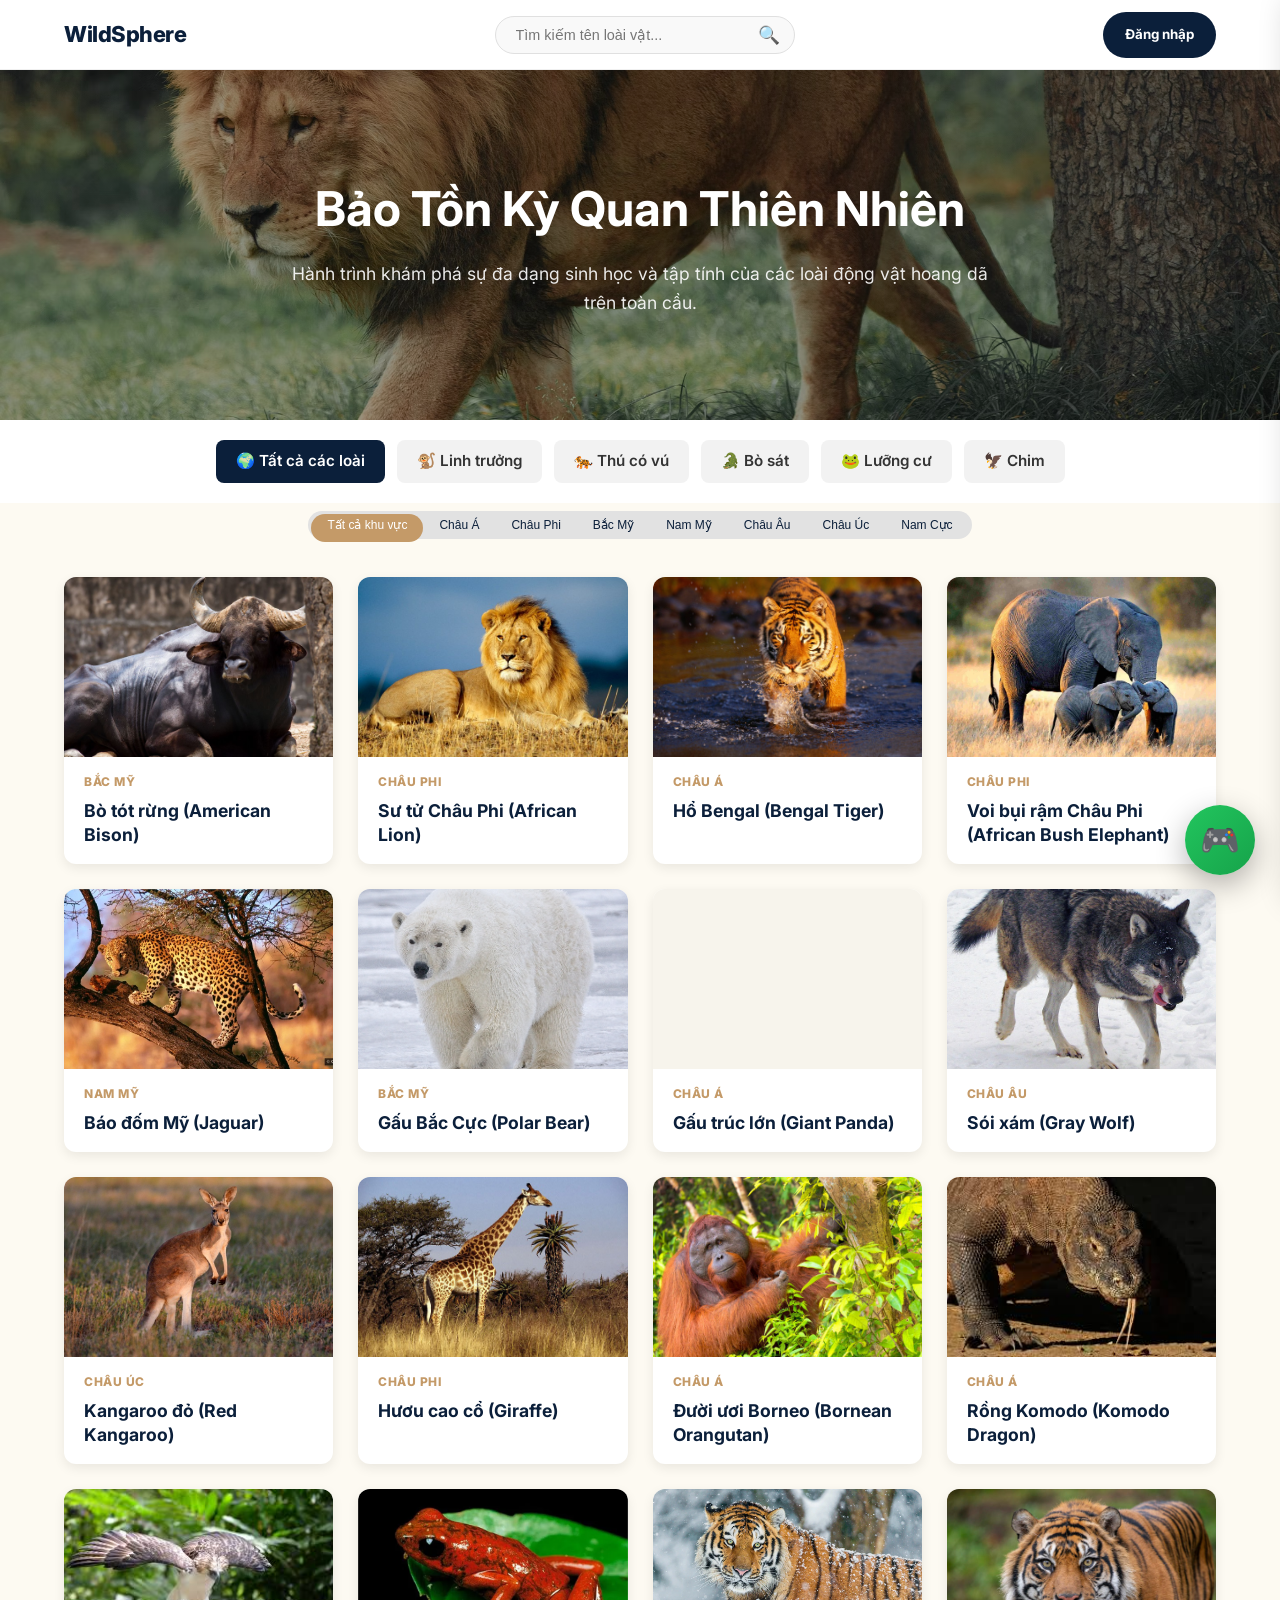
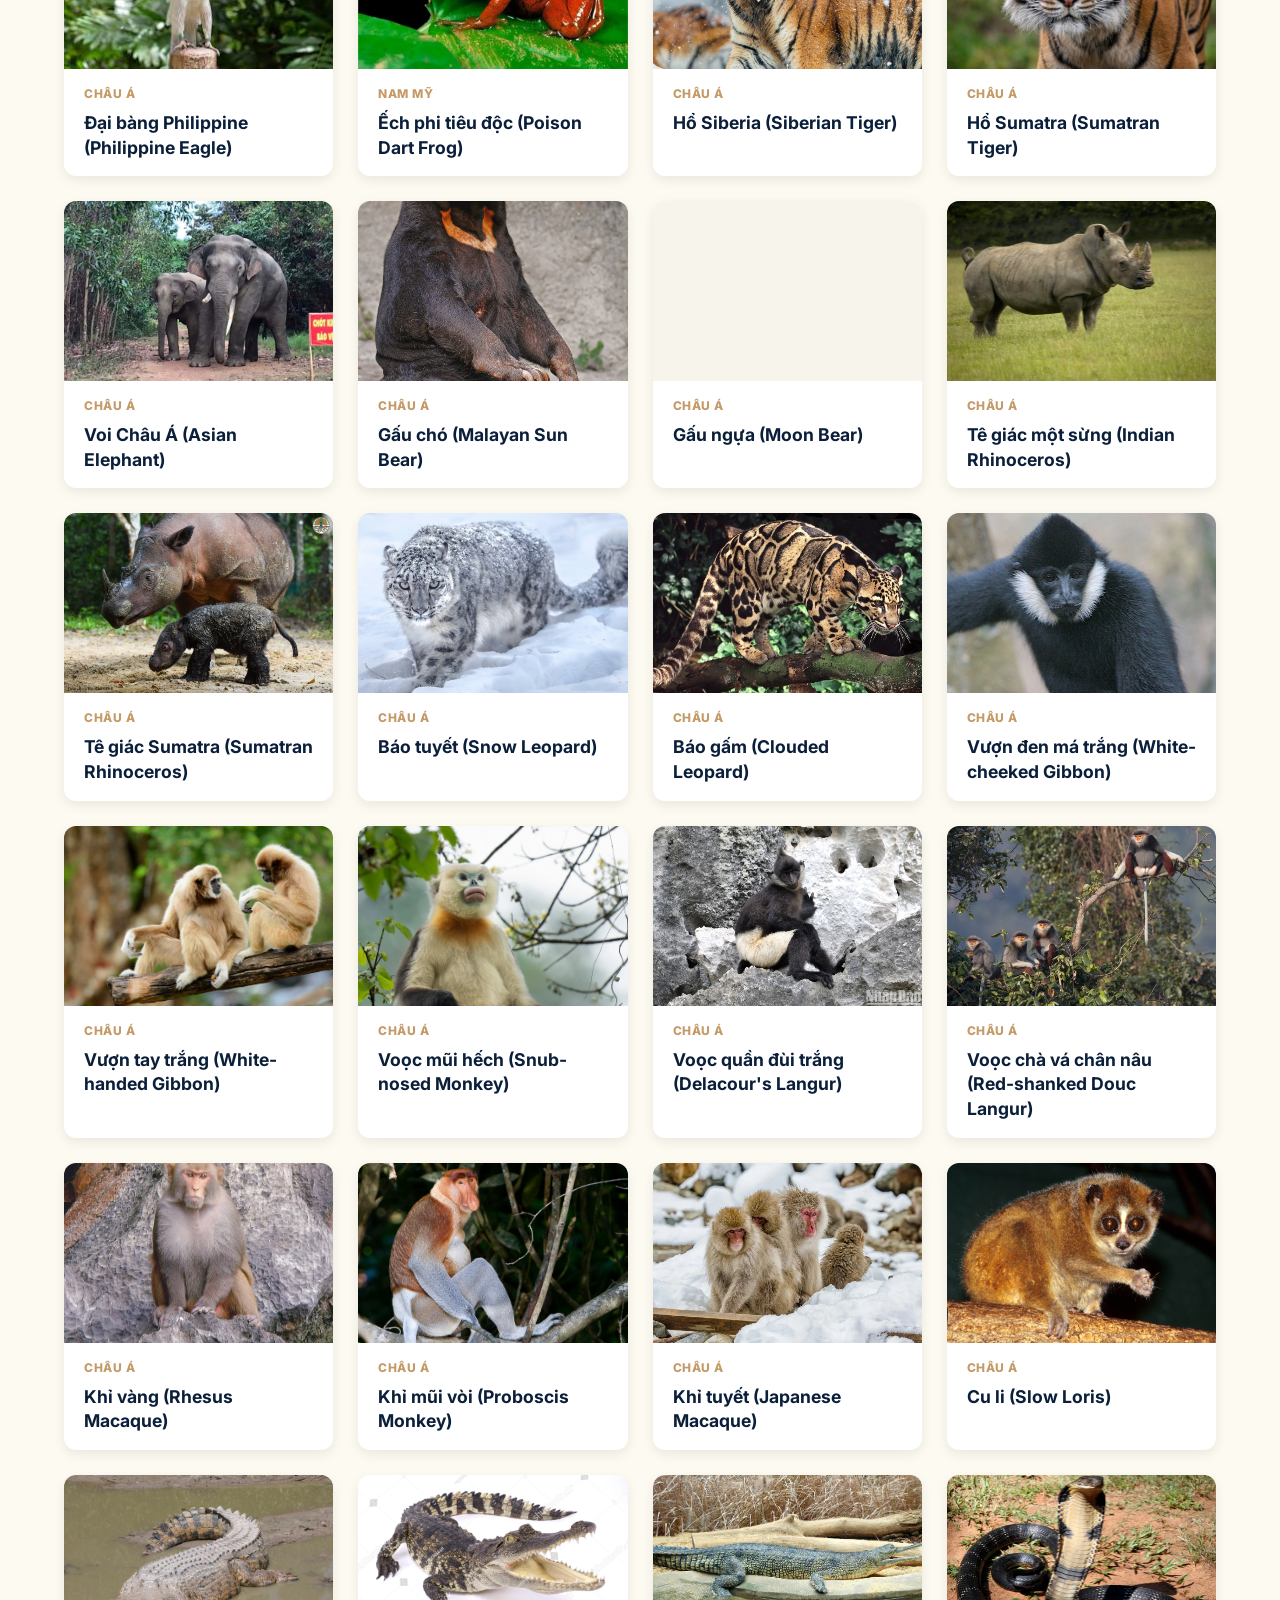
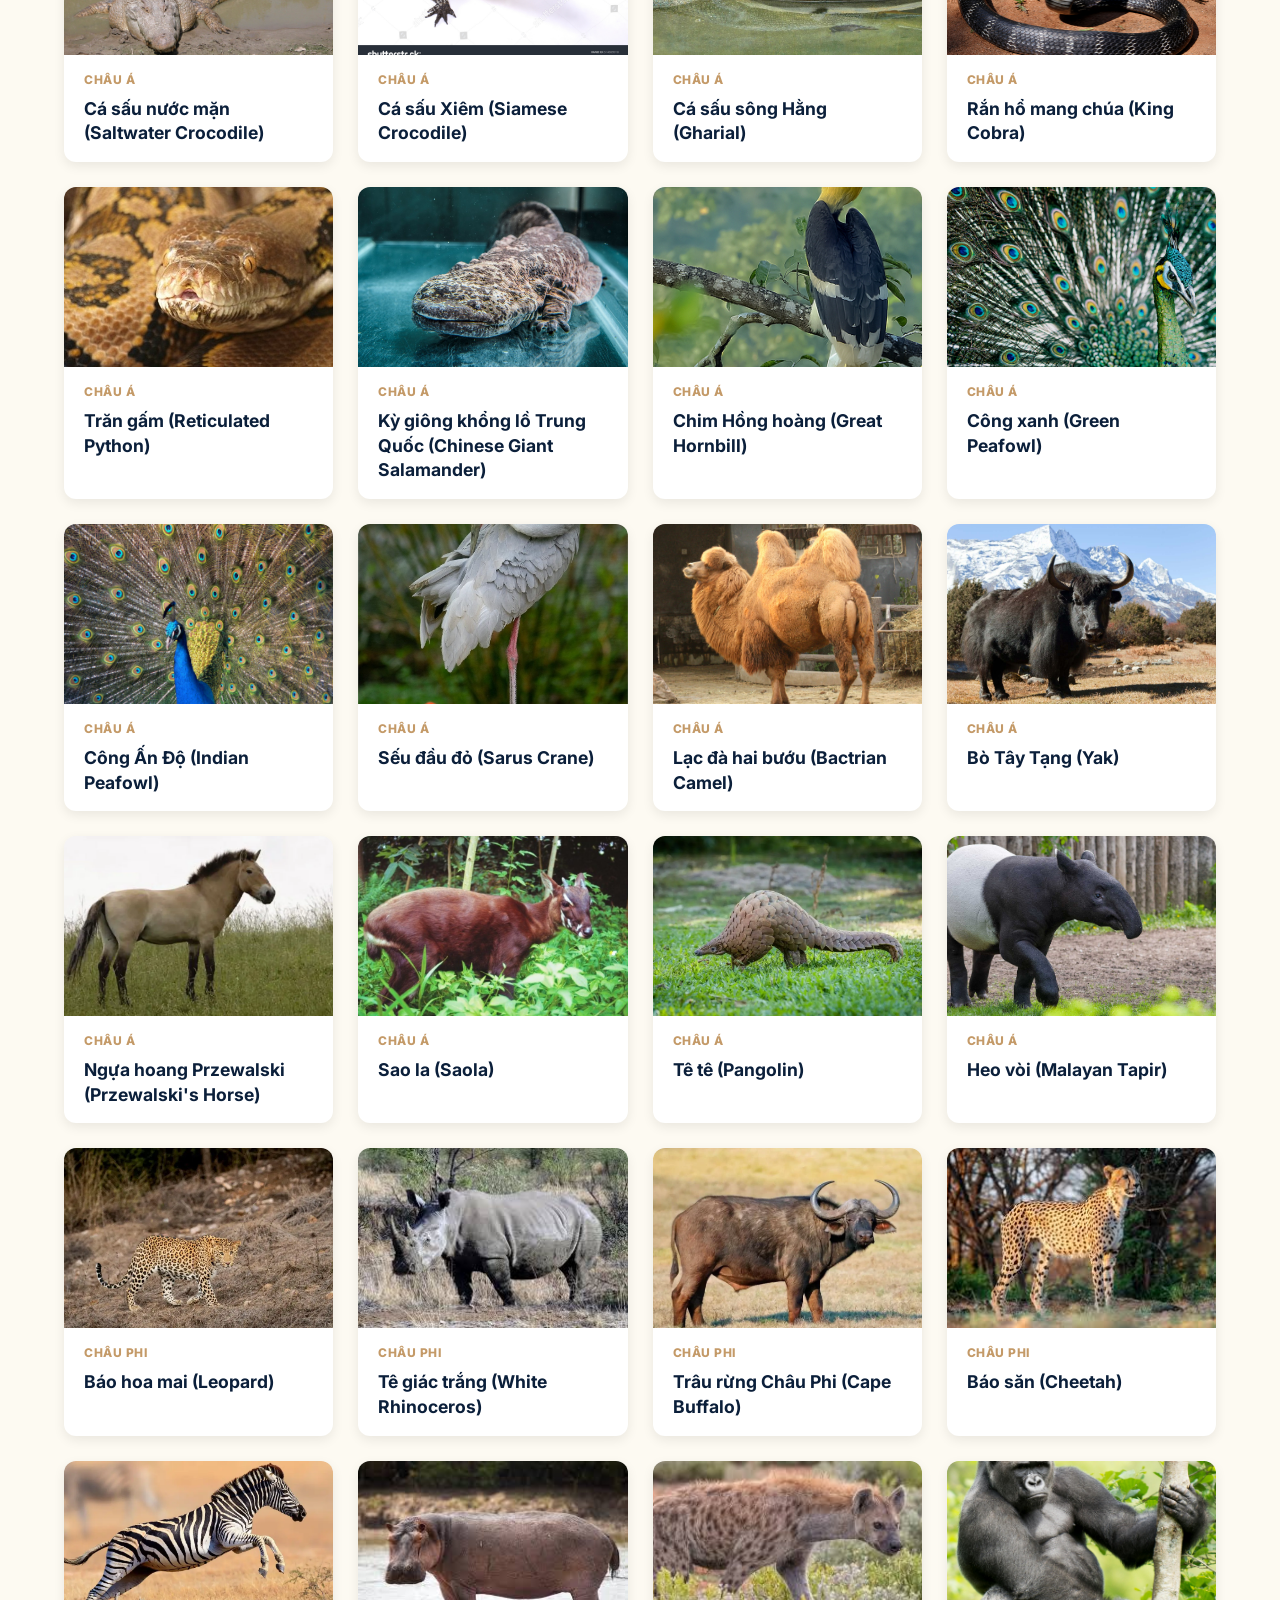
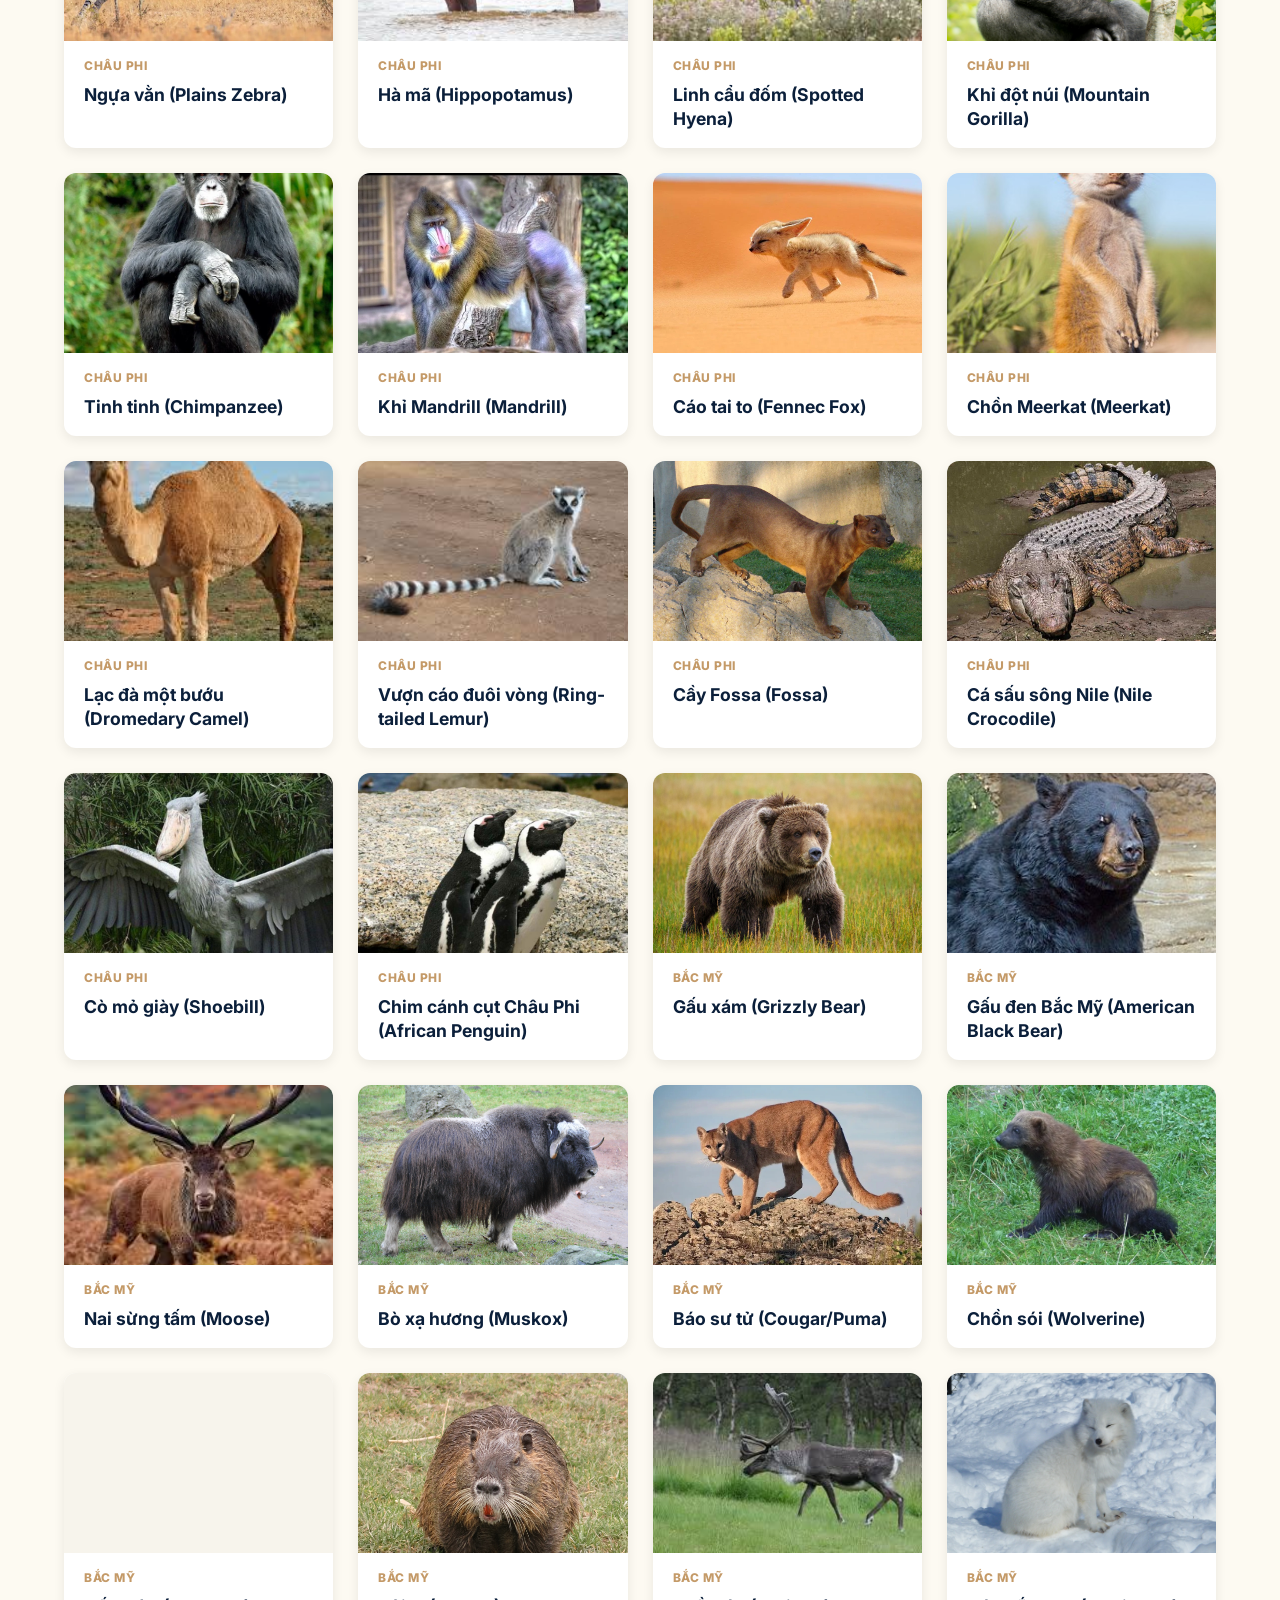
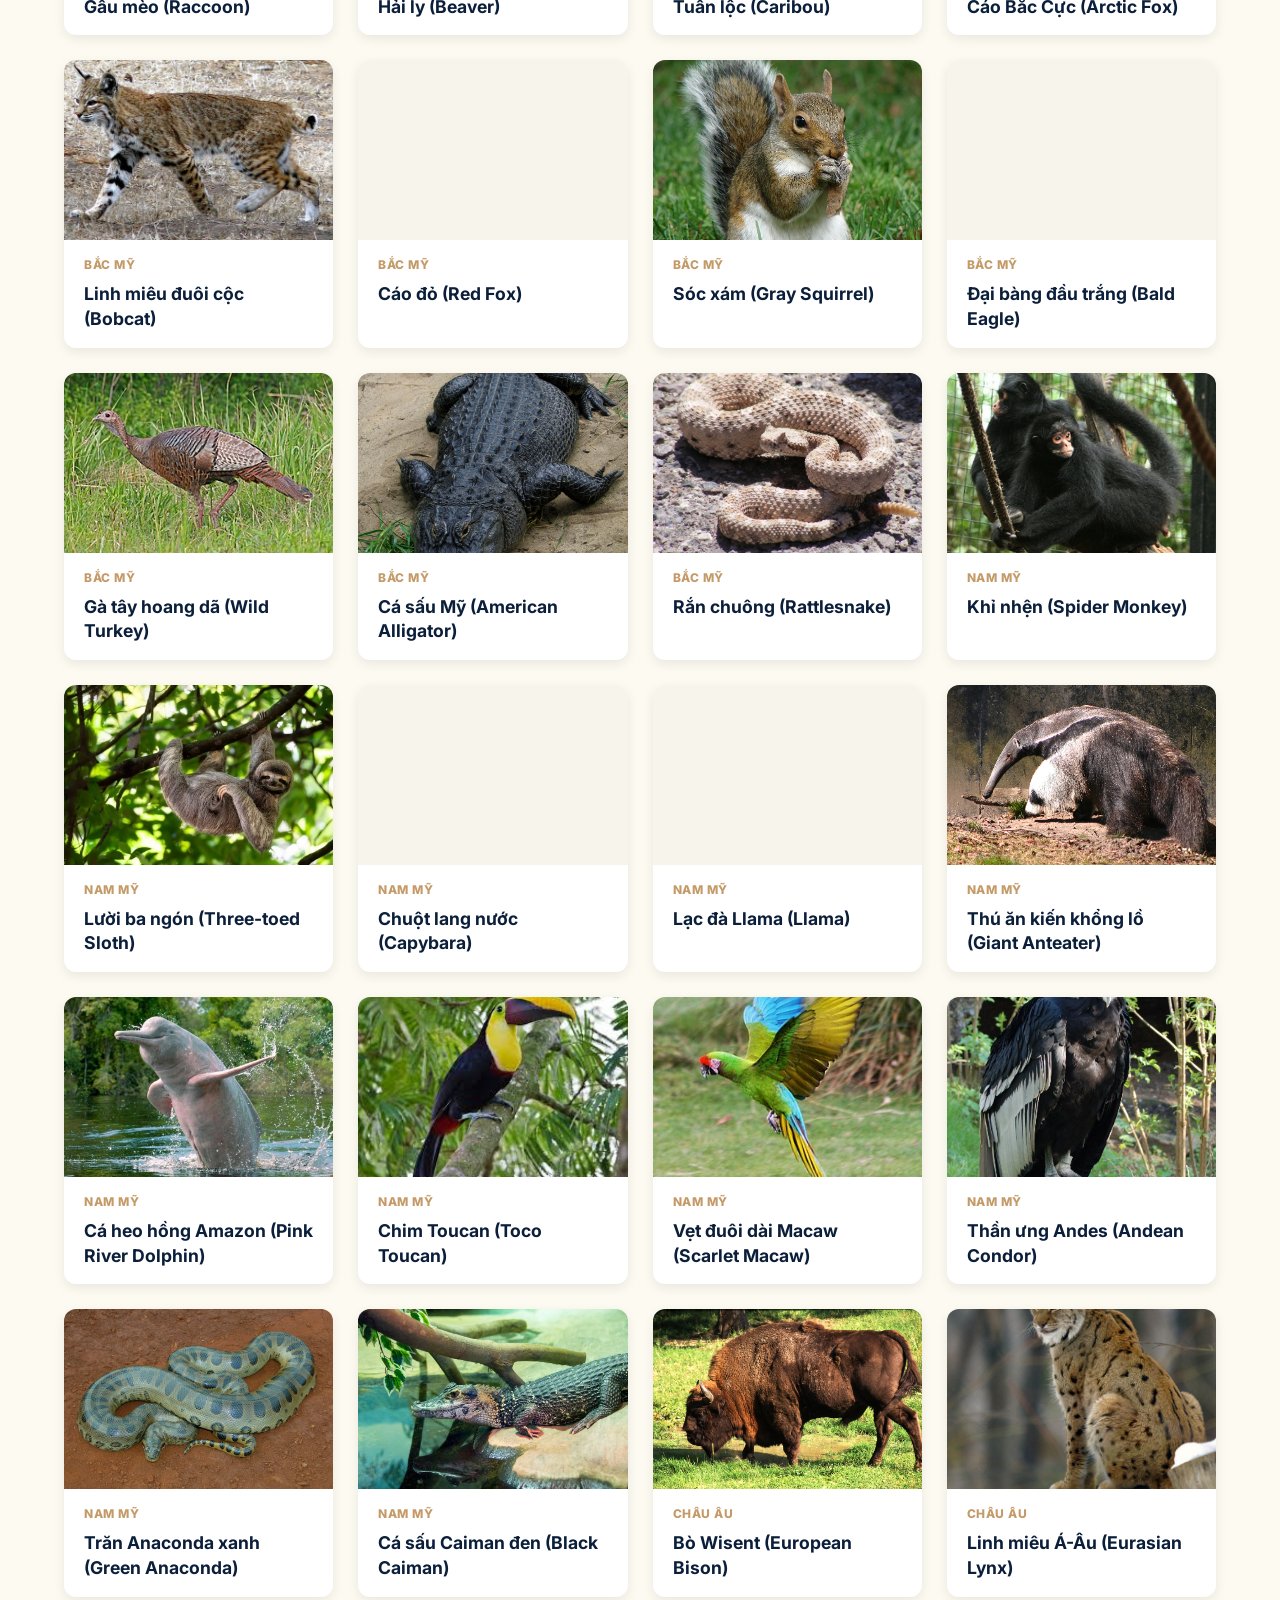
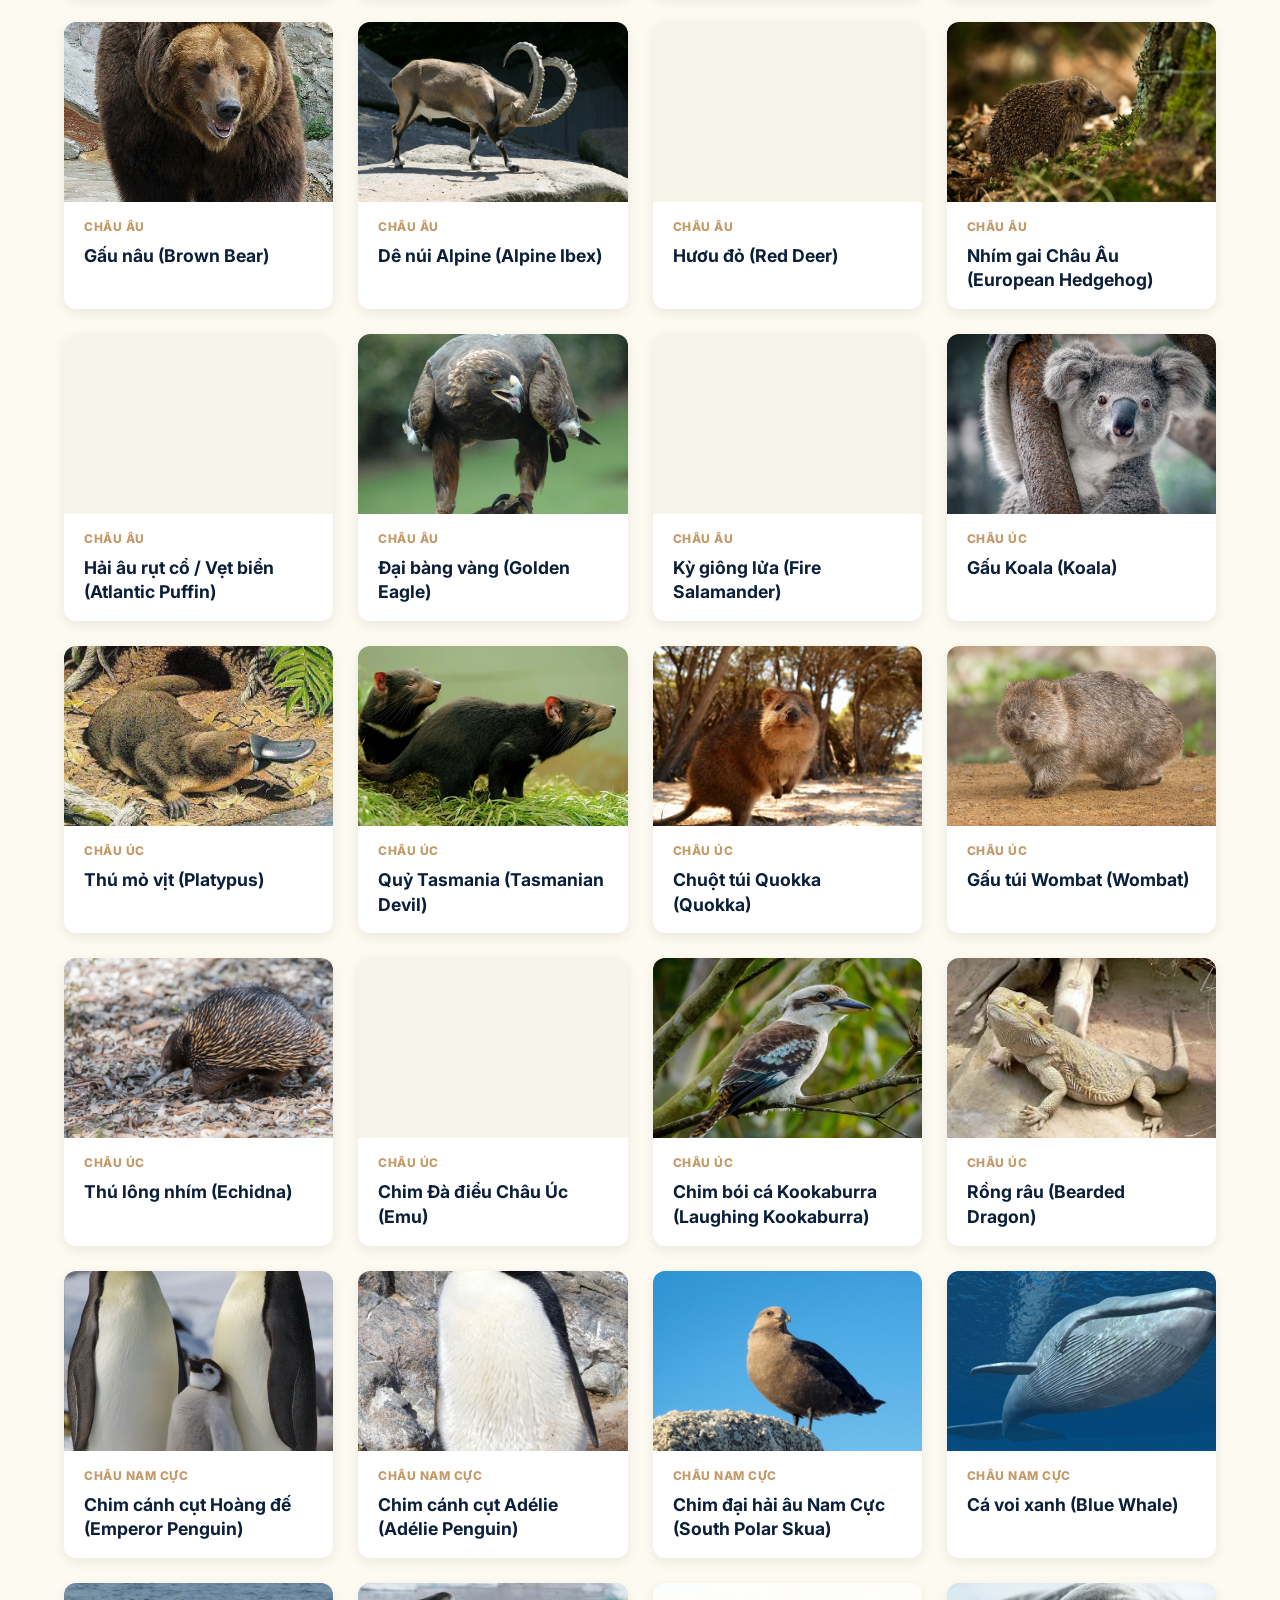
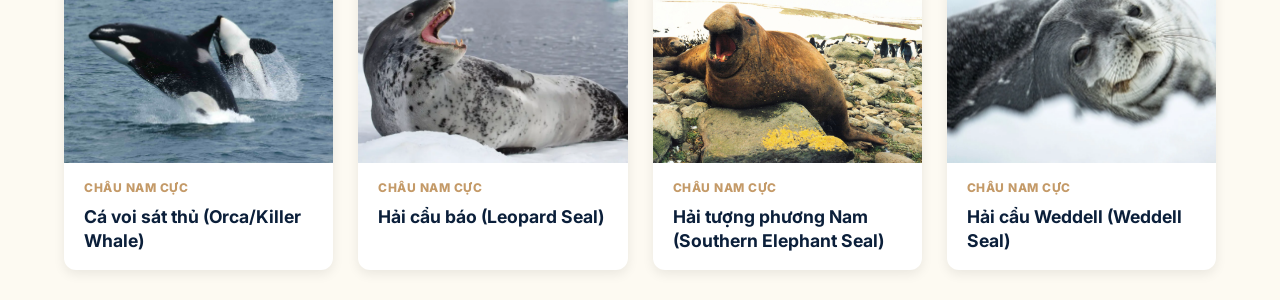
==== commit 7639828a: "Refactor HTML structure and improve formatting" ====
--- a/index.html
+++ b/index.html
@@ -1,43 +1,75 @@
 <html>
   <head>
     <meta charset="UTF-8" />
-    <meta name="viewport" content="width=device-width, initial-scale=1.0" />
+
+    <meta
+      name="viewport"
+      content="width=device-width, initial-scale=1.0"
+    />
+
     <title>WildSphere | Thư Viện Động Vật Hoang Dã</title>
 
-    <!-- FONT CHỮ HIỆN ĐẠI -->
+    <!-- FONT -->
     <link
       href="https://fonts.googleapis.com/css2?family=Inter:wght@300;500;700&display=swap"
       rel="stylesheet"
     />
 
-    <!-- FILE CSS -->
+    <!-- CSS -->
     <link rel="stylesheet" href="style.css" />
   </head>
 
   <body>
+
+    <!-- ================= HEADER ================= -->
+
     <header>
+
       <div class="header-container">
-        <div class="logo">WildSphere</div>
+
+        <div class="logo">
+          WildSphere
+        </div>
 
         <div class="search-box">
+
           <input
             type="text"
             id="search"
             placeholder="Tìm kiếm tên loài vật..."
           />
-          <span class="search-icon">🔍</span>
+
+          <span class="search-icon">
+            🔍
+          </span>
+
         </div>
 
         <div class="auth-area" id="authArea">
-          <button class="auth-open-btn" id="authOpenBtn" type="button">
+
+          <button
+            class="auth-open-btn"
+            id="authOpenBtn"
+            type="button"
+          >
             Đăng nhập
           </button>
 
-          <div class="auth-panel" id="authPanel" aria-label="Tài khoản">
+          <div
+            class="auth-panel"
+            id="authPanel"
+            aria-label="Tài khoản"
+          >
+
             <div class="auth-card">
-              <div class="auth-visual" aria-hidden="true"></div>
+
+              <div
+                class="auth-visual"
+                aria-hidden="true"
+              ></div>
 
               <div class="auth-form">
+
                 <button
                   class="auth-close-btn"
                   id="authCloseBtn"
@@ -48,11 +80,20 @@
                 </button>
 
                 <div class="auth-brand">
-                  <span class="auth-brand-mark">W</span>
-                  <strong>WildSphere</strong>
+
+                  <span class="auth-brand-mark">
+                    W
+                  </span>
+
+                  <strong>
+                    WildSphere
+                  </strong>
+
                 </div>
 
-                <h3 id="authTitle">Đăng nhập</h3>
+                <h3 id="authTitle">
+                  Đăng nhập
+                </h3>
 
                 <input
                   type="text"
@@ -68,7 +109,10 @@
                   autocomplete="current-password"
                 />
 
-                <p class="auth-message" id="authMessage"></p>
+                <p
+                  class="auth-message"
+                  id="authMessage"
+                ></p>
 
                 <button
                   class="auth-submit-btn"
@@ -85,134 +129,279 @@
                 >
                   Chưa có tài khoản? Đăng ký
                 </button>
+
               </div>
+
             </div>
+
           </div>
 
           <div class="user-menu" id="userMenu">
+
             <button
               class="user-chip"
               id="userChip"
               type="button"
               title="Đi tới Dashboard"
-              onclick="window.location.href = 'user-dashboard.html'"
+              onclick="window.location.href='user-dashboard.html'"
             ></button>
 
-            <button class="logout-btn" id="logoutBtn" type="button">
+            <button
+              class="logout-btn"
+              id="logoutBtn"
+              type="button"
+            >
               Đăng xuất
             </button>
-          </div>
-        </div>
+
+          </div>
+
+        </div>
+
       </div>
+
     </header>
 
-    <!-- HERO -->
+    <!-- ================= HERO ================= -->
+
     <section class="hero">
+
       <div class="hero-content">
-        <h1>Bảo Tồn Kỳ Quan Thiên Nhiên</h1>
+
+        <h1>
+          Bảo Tồn Kỳ Quan Thiên Nhiên
+        </h1>
 
         <p>
-          Hành trình khám phá sự đa dạng sinh học và tập tính của các loài động
-          vật hoang dã trên toàn cầu.
+          Hành trình khám phá sự đa dạng sinh học và
+          tập tính của các loài động vật hoang dã trên
+          toàn cầu.
         </p>
 
-        <!-- NÚT MỞ QUIZ -->
-        <div class="quiz-start-area">
-          <button class="open-quiz-btn" onclick="openQuiz()">
-            🚀 Bắt đầu Quiz
-          </button>
-        </div>
       </div>
+
     </section>
 
-    <!-- ================= TABS ================= -->
+    <!-- ================= FILTER ================= -->
 
     <div class="sticky-controls">
-      <!-- HỆ THỐNG LỌC SINH HỌC -->
+
+      <!-- PHÂN LOẠI -->
+
       <section class="category-section">
+
         <div class="category-tabs">
-          <div class="tab active" data-class="all">🌍 Tất cả các loài</div>
-          <div class="tab" data-class="linh-truong">🐒 Linh trưởng</div>
-          <div class="tab" data-class="thu">🐅 Thú có vú</div>
-          <div class="tab" data-class="bo-sat">🐊 Bò sát</div>
-          <div class="tab" data-class="luong-cu">🐸 Lưỡng cư</div>
-          <div class="tab" data-class="chim">🦅 Chim</div>
-        </div>
+
+          <div
+            class="tab active"
+            data-class="all"
+          >
+            🌍 Tất cả các loài
+          </div>
+
+          <div
+            class="tab"
+            data-class="linh-truong"
+          >
+            🐒 Linh trưởng
+          </div>
+
+          <div
+            class="tab"
+            data-class="thu"
+          >
+            🐅 Thú có vú
+          </div>
+
+          <div
+            class="tab"
+            data-class="bo-sat"
+          >
+            🐊 Bò sát
+          </div>
+
+          <div
+            class="tab"
+            data-class="luong-cu"
+          >
+            🐸 Lưỡng cư
+          </div>
+
+          <div
+            class="tab"
+            data-class="chim"
+          >
+            🦅 Chim
+          </div>
+
+        </div>
+
       </section>
 
-      <!-- HỆ THỐNG LỌC CHÂU LỤC -->
+      <!-- CHÂU LỤC -->
+
       <section class="filter-section">
+
         <div class="pills-wrapper">
-          <div class="indicator" id="indicator"></div>
-
-          <button class="pill active" data-continent="all">
+
+          <div
+            class="indicator"
+            id="indicator"
+          ></div>
+
+          <button
+            class="pill active"
+            data-continent="all"
+          >
             Tất cả khu vực
           </button>
 
-          <button class="pill" data-continent="Châu Á">Châu Á</button>
-
-          <button class="pill" data-continent="Châu Phi">Châu Phi</button>
-
-          <button class="pill" data-continent="Bắc Mỹ">Bắc Mỹ</button>
-
-          <button class="pill" data-continent="Nam Mỹ">Nam Mỹ</button>
-
-          <button class="pill" data-continent="Châu Âu">Châu Âu</button>
-
-          <button class="pill" data-continent="Châu Úc">Châu Úc</button>
-
-          <button class="pill" data-continent="Châu Nam Cực">
+          <button
+            class="pill"
+            data-continent="Châu Á"
+          >
+            Châu Á
+          </button>
+
+          <button
+            class="pill"
+            data-continent="Châu Phi"
+          >
+            Châu Phi
+          </button>
+
+          <button
+            class="pill"
+            data-continent="Bắc Mỹ"
+          >
+            Bắc Mỹ
+          </button>
+
+          <button
+            class="pill"
+            data-continent="Nam Mỹ"
+          >
+            Nam Mỹ
+          </button>
+
+          <button
+            class="pill"
+            data-continent="Châu Âu"
+          >
+            Châu Âu
+          </button>
+
+          <button
+            class="pill"
+            data-continent="Châu Úc"
+          >
+            Châu Úc
+          </button>
+
+          <button
+            class="pill"
+            data-continent="Châu Nam Cực"
+          >
             Nam Cực
           </button>
-        </div>
+
+        </div>
+
       </section>
+
     </div>
 
-    <!-- MAIN -->
+    <!-- ================= MAIN ================= -->
+
     <main>
+
+      <!-- Card động vật -->
       <div class="grid" id="list"></div>
+
     </main>
 
-    <!-- MODAL CHI TIẾT -->
+    <!-- ================= MODAL ================= -->
+
     <div id="animalModal" class="modal">
+
       <div class="modal-content">
-        <!-- Nút đóng -->
-        <span class="close-btn" onclick="closeModal()">&times;</span>
+
+        <!-- ĐÓNG -->
+        <span
+          class="close-btn"
+          onclick="closeModal()"
+        >
+          &times;
+        </span>
 
         <!-- BODY -->
         <div class="modal-body">
+
           <!-- LEFT -->
           <div class="m-left">
-            <img id="m-img" src="" alt="Hình ảnh" />
+
+            <img
+              id="m-img"
+              src=""
+              alt="Hình ảnh"
+            />
+
           </div>
 
           <!-- RIGHT -->
           <div class="m-right">
+
             <h2 id="m-name"></h2>
 
             <div id="m-status-container"></div>
 
-            <div class="detail-stats" aria-label="Thông tin nhanh">
+            <div
+              class="detail-stats"
+              aria-label="Thông tin nhanh"
+            >
+
               <div class="detail-stat">
-                <span>Cân nặng</span>
+
+                <span>
+                  Cân nặng
+                </span>
+
                 <strong id="m-weight"></strong>
+
               </div>
 
               <div class="detail-stat">
-                <span>Tuổi thọ</span>
+
+                <span>
+                  Tuổi thọ
+                </span>
+
                 <strong id="m-lifespan"></strong>
+
               </div>
 
               <div class="detail-stat">
-                <span>Môi trường</span>
+
+                <span>
+                  Môi trường
+                </span>
+
                 <strong id="m-habitat"></strong>
+
               </div>
+
             </div>
 
             <div class="map-panel">
+
               <div class="map-header">
-                <h4>Vùng phân bố đại diện</h4>
+
+                <h4>
+                  Vùng phân bố đại diện
+                </h4>
+
                 <span id="m-range"></span>
+
               </div>
 
               <div
@@ -220,47 +409,90 @@
                 id="m-map"
                 aria-label="Vùng phân bố đại diện"
               >
-                <span class="map-dot" id="m-map-dot"></span>
+
+                <span
+                  class="map-dot"
+                  id="m-map-dot"
+                ></span>
+
               </div>
 
-              <p class="map-note" id="m-map-note"></p>
+              <p
+                class="map-note"
+                id="m-map-note"
+              ></p>
+
             </div>
 
-            <button class="sound-btn" id="soundBtn" type="button">
-              <span class="sound-icon" aria-hidden="true"></span>
-
-              <span id="soundLabel">Nghe âm thanh</span>
+            <button
+              class="sound-btn"
+              id="soundBtn"
+              type="button"
+            >
+
+              <span
+                class="sound-icon"
+                aria-hidden="true"
+              ></span>
+
+              <span id="soundLabel">
+                Nghe âm thanh
+              </span>
+
             </button>
 
-            <h4>Mô tả sơ lược</h4>
+            <h4>
+              Mô tả sơ lược
+            </h4>
+
             <p id="m-desc"></p>
 
-            <h4>Tập tính & Lối sống</h4>
+            <h4>
+              Tập tính & Lối sống
+            </h4>
+
             <p id="m-habit"></p>
 
             <div class="fact-box">
-              <strong>💡 Sự thật thú vị:</strong>
+
+              <strong>
+                💡 Sự thật thú vị:
+              </strong>
+
               <p id="m-fact"></p>
+
             </div>
 
             <div class="status-legend">
-              <strong>Chú thích IUCN:</strong>
+
+              <strong>
+                Chú thích IUCN:
+              </strong>
+
               <br />
 
-              EN: Nguy cấp | VU: Sắp nguy cấp | NT: Sắp bị đe dọa | LC: Ít lo
-              ngại
+              EN: Nguy cấp |
+              VU: Sắp nguy cấp |
+              NT: Sắp bị đe dọa |
+              LC: Ít lo ngại
+
             </div>
-          </div>
-        </div>
+
+          </div>
+
+        </div>
+
       </div>
 
-      <!-- NÚT ĐIỀU HƯỚNG -->
+      <!-- PREV -->
+
       <button
         class="nav-btn nav-prev"
         id="navPrevBtn"
         type="button"
         aria-label="Xem bài trước"
       >
+
         <svg
           viewBox="0 0 24 24"
           width="28"
@@ -271,9 +503,16 @@
           stroke-linecap="round"
           stroke-linejoin="round"
         >
-          <polyline points="15 18 9 12 15 6"></polyline>
+
+          <polyline
+            points="15 18 9 12 15 6"
+          ></polyline>
+
         </svg>
+
       </button>
+
+      <!-- NEXT -->
 
       <button
         class="nav-btn nav-next"
@@ -281,6 +520,7 @@
         type="button"
         aria-label="Xem bài sau"
       >
+
         <svg
           viewBox="0 0 24 24"
           width="28"
@@ -291,67 +531,120 @@
           stroke-linecap="round"
           stroke-linejoin="round"
         >
-          <polyline points="9 18 15 12 9 6"></polyline>
+
+          <polyline
+            points="9 18 15 12 9 6"
+          ></polyline>
+
         </svg>
+
       </button>
+
     </div>
 
-    <!-- ================= QUIZ POPUP ================= -->
-
-    <div class="quiz-overlay" id="quizOverlay">
-      <div class="quiz-popup">
-
-        <!-- Nút đóng -->
-        <button class="quiz-close-btn" onclick="closeQuiz()">
-          &times;
+
+
+    <!-- ================= GAME FLOAT BUTTON ================= -->
+
+    <button
+      class="game-float-btn"
+      onclick="openQuiz()"
+    >
+      🎮
+    </button>
+
+
+
+    <!-- ================= QUIZ SIDEBAR ================= -->
+
+    <div
+      class="quiz-sidebar"
+      id="quizOverlay"
+    >
+
+      <!-- HEADER -->
+
+      <div class="quiz-sidebar-header">
+
+        <h2>
+          🧠 Wild Quiz
+        </h2>
+
+        <button
+          class="quiz-close-btn"
+          onclick="closeQuiz()"
+        >
+          ✕
         </button>
 
-        <!-- Header -->
-        <div class="quiz-header">
-          <h2>🧠 Thử Thách Kiến Thức</h2>
-
-          <p>Trả lời đúng để nhận điểm thưởng</p>
-        </div>
-
-        <!-- Content -->
-        <div class="quiz-content">
-
-          <h2 id="cau-hoi" class="quiz-question">
-            Đang tải câu hỏi...
-          </h2>
-
-          <div class="quiz-answers">
-
-            <button class="btn-answer" onclick="checkAnswer(0)">
-              Đáp án A
-            </button>
-
-            <button class="btn-answer" onclick="checkAnswer(1)">
-              Đáp án B
-            </button>
-
-            <button class="btn-answer" onclick="checkAnswer(2)">
-              Đáp án C
-            </button>
-
-            <button class="btn-answer" onclick="checkAnswer(3)">
-              Đáp án D
-            </button>
-
-          </div>
-
-          <h3 id="thong-bao" class="quiz-message"></h3>
-
-          <div class="quiz-score-box">
-            ⭐ <span id="diem-so">Điểm: 0</span>
-          </div>
-
-        </div>
       </div>
+
+      <!-- CONTENT -->
+
+      <div class="quiz-sidebar-content">
+
+        <h2
+          id="cau-hoi"
+          class="quiz-question"
+        >
+          Đang tải câu hỏi...
+        </h2>
+
+        <div class="quiz-answers">
+
+          <button
+            class="btn-answer"
+            onclick="checkAnswer(0)"
+          >
+            Đáp án A
+          </button>
+
+          <button
+            class="btn-answer"
+            onclick="checkAnswer(1)"
+          >
+            Đáp án B
+          </button>
+
+          <button
+            class="btn-answer"
+            onclick="checkAnswer(2)"
+          >
+            Đáp án C
+          </button>
+
+          <button
+            class="btn-answer"
+            onclick="checkAnswer(3)"
+          >
+            Đáp án D
+          </button>
+
+        </div>
+
+        <h3
+          id="thong-bao"
+          class="quiz-message"
+        ></h3>
+
+        <div class="quiz-score-box">
+
+          ⭐
+          <span id="diem-so">
+            Điểm: 0
+          </span>
+
+        </div>
+
+      </div>
+
     </div>
 
-    <!-- JAVASCRIPT -->
+    <!-- ================= JAVASCRIPT ================= -->
+
     <script src="script.js"></script>
+
     <script src="quiz.js"></script>
+
   </body>
 </html>
--- a/style.css
+++ b/style.css
@@ -951,6 +951,59 @@
 .nav-next {
   right: 30px;
 }
+.level-map{
+
+    display:flex;
+
+    flex-direction:column;
+
+    align-items:center;
+
+    gap:25px;
+
+    margin:40px 0;
+}
+
+.level-btn{
+
+    width:75px;
+
+    height:75px;
+
+    border-radius:50%;
+
+    border:none;
+
+    font-size:24px;
+
+    font-weight:bold;
+
+    color:white;
+
+    cursor:pointer;
+
+    transition:0.2s;
+}
+
+.level-btn:hover{
+
+    transform:scale(1.08);
+}
+
+.unlocked{
+
+    background:#22c55e;
+}
+
+.locked{
+
+    background:gray;
+}
+
+.level-right{
+
+    margin-left:140px;
+}
 
 /* Responsive cho màn hình nhỏ - đặt nút bên trong modal */
 @media (max-width: 1100px) {
@@ -978,3 +1031,227 @@
     right: 10px;
   }
 }
+/* ================= FLOAT GAME BUTTON ================= */
+
+.game-float-btn{
+
+    position:fixed;
+
+    right:25px;
+
+    bottom:25px;
+
+    width:70px;
+
+    height:70px;
+
+    border:none;
+
+    border-radius:50%;
+
+    background:linear-gradient(135deg,#22c55e,#16a34a);
+
+    color:white;
+
+    font-size:32px;
+
+    cursor:pointer;
+
+    z-index:9999;
+
+    box-shadow:0 10px 30px rgba(0,0,0,0.3);
+
+    transition:0.3s;
+}
+
+.game-float-btn:hover{
+
+    transform:scale(1.1);
+}
+
+
+
+/* ================= SIDEBAR ================= */
+
+.quiz-sidebar{
+
+    position:fixed;
+
+    top:0;
+
+    right:-420px;
+
+    width:400px;
+
+    max-width:100%;
+
+    height:100vh;
+
+    background:white;
+
+    z-index:10000;
+
+    box-shadow:-10px 0 30px rgba(0,0,0,0.2);
+
+    transition:0.4s ease;
+}
+
+.quiz-sidebar.active{
+
+    right:0;
+}
+
+
+
+/* ================= HEADER ================= */
+
+.quiz-sidebar-header{
+
+    background:linear-gradient(135deg,#16a34a,#22c55e);
+
+    color:white;
+
+    padding:20px;
+
+    display:flex;
+
+    justify-content:space-between;
+
+    align-items:center;
+}
+
+
+
+/* ================= CONTENT ================= */
+
+.quiz-sidebar-content{
+
+    padding:25px;
+
+    overflow-y:auto;
+
+    height:calc(100vh - 90px);
+}
+
+
+
+/* ================= CLOSE BUTTON ================= */
+
+.quiz-close-btn{
+
+    border:none;
+
+    background:none;
+
+    color:white;
+
+    font-size:28px;
+
+    cursor:pointer;
+}
+
+
+
+/* ================= QUESTION ================= */
+
+.quiz-question{
+
+    font-size:24px;
+
+    margin-bottom:25px;
+
+    color:#0f172a;
+}
+
+
+
+/* ================= ANSWERS ================= */
+
+.quiz-answers{
+
+    display:flex;
+
+    flex-direction:column;
+
+    gap:15px;
+}
+
+.btn-answer{
+
+    border:none;
+
+    padding:16px;
+
+    border-radius:15px;
+
+    background:#e2e8f0;
+
+    font-size:16px;
+
+    font-weight:bold;
+
+    cursor:pointer;
+
+    transition:0.2s;
+}
+
+.btn-answer:hover{
+
+    background:#cbd5e1;
+
+    transform:translateY(-2px);
+}
+
+
+
+/* ================= SCORE ================= */
+
+.quiz-score-box{
+
+    margin-top:25px;
+
+    font-size:20px;
+
+    font-weight:bold;
+
+    color:#16a34a;
+}
+
+
+
+/* ================= ANIMATION ================= */
+
+.correct{
+
+    background:#22c55e !important;
+
+    color:white;
+
+    animation:correctAnim 0.5s;
+}
+
+.wrong{
+
+    background:#ef4444 !important;
+
+    color:white;
+
+    animation:shake 0.4s;
+}
+
+@keyframes shake{
+
+    0%{transform:translateX(0);}
+    25%{transform:translateX(-5px);}
+    50%{transform:translateX(5px);}
+    75%{transform:translateX(-5px);}
+    100%{transform:translateX(0);}
+}
+
+@keyframes correctAnim{
+
+    50%{
+        transform:scale(1.08);
+        box-shadow:0 0 25px #22c55e;
+    }
+}
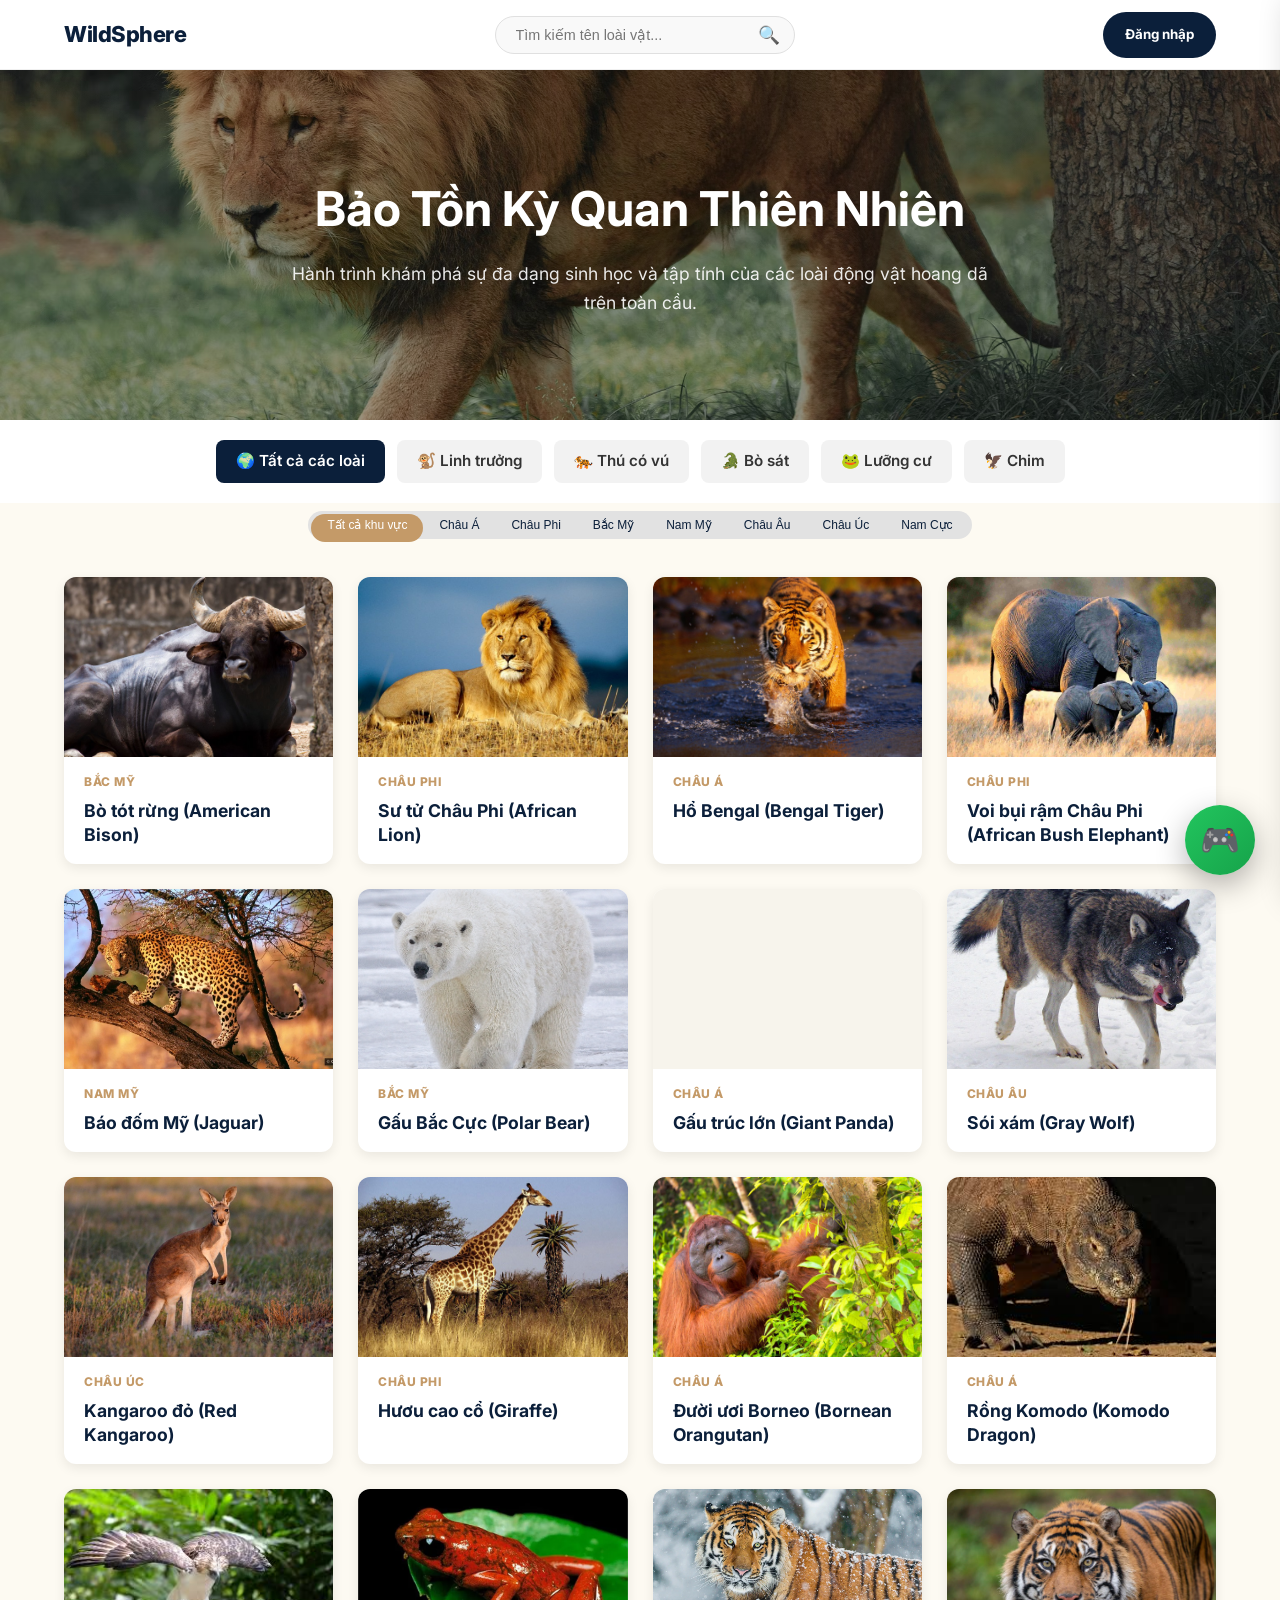
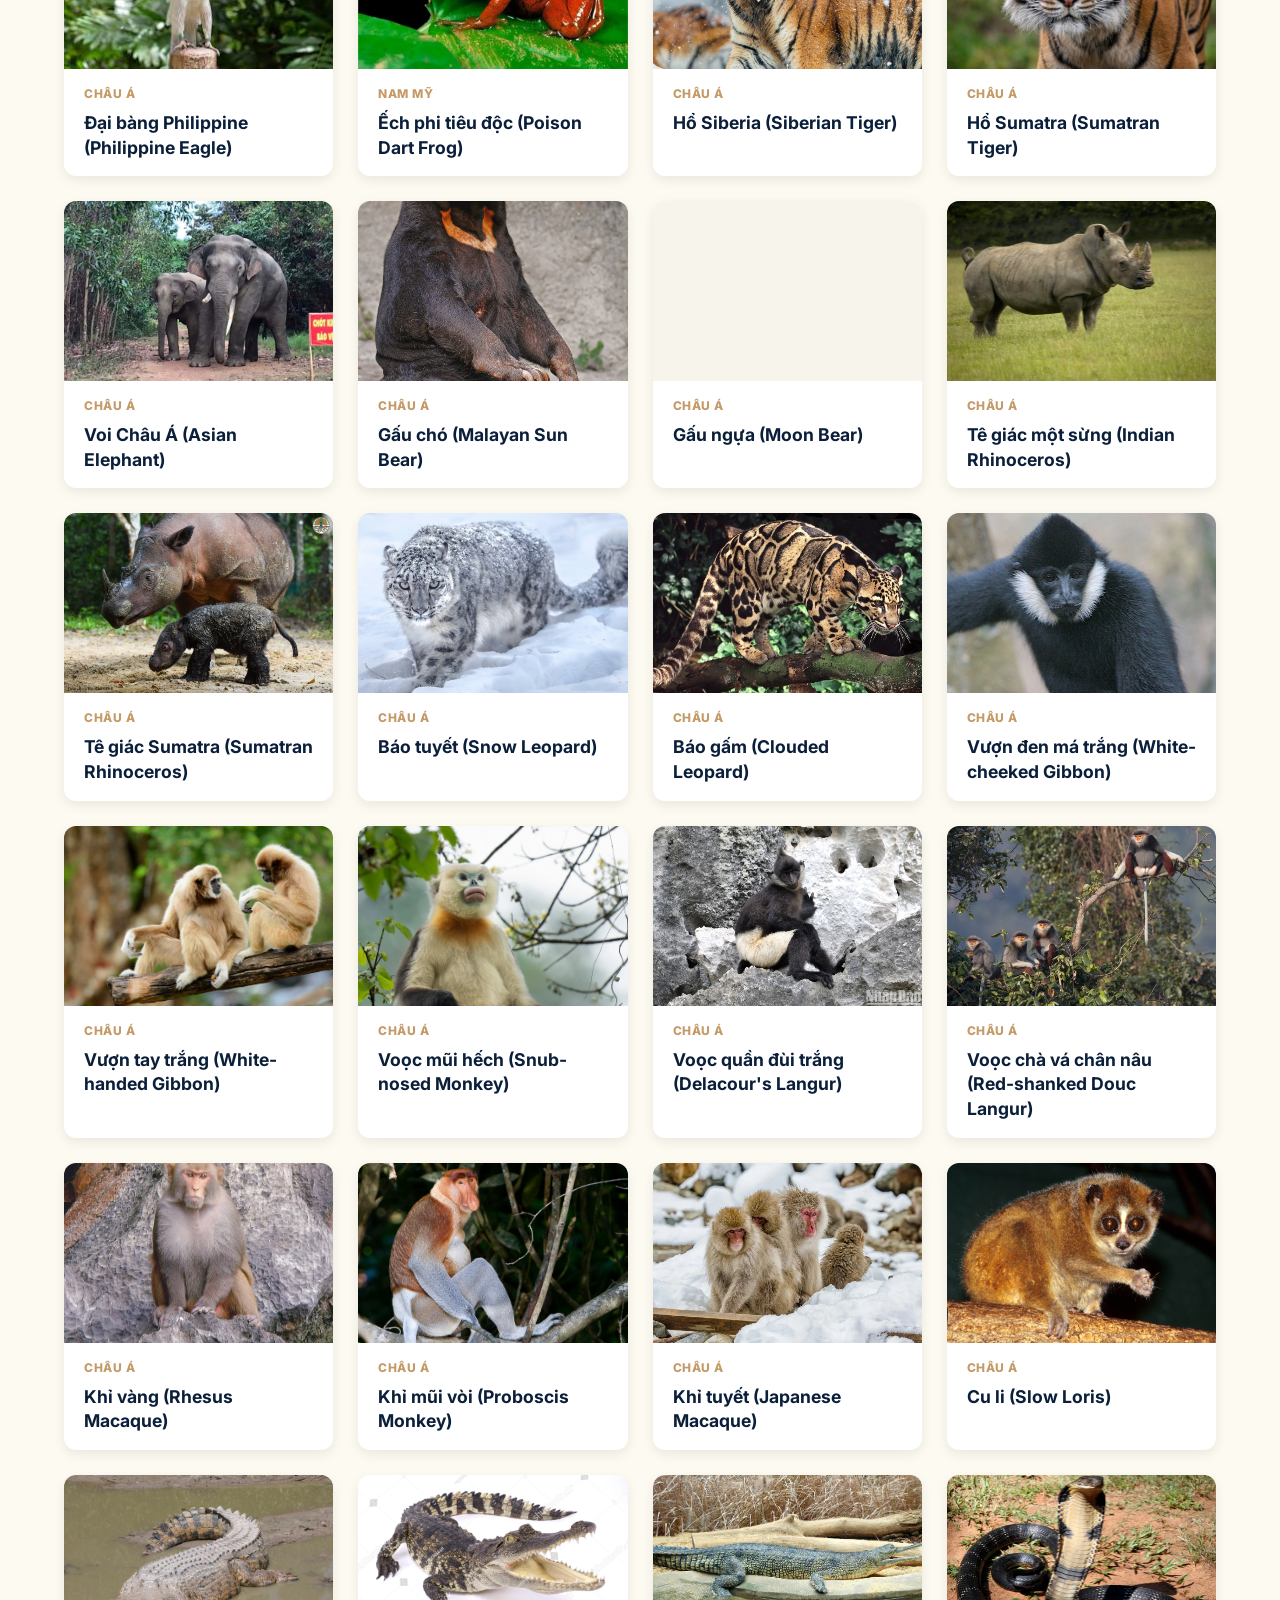
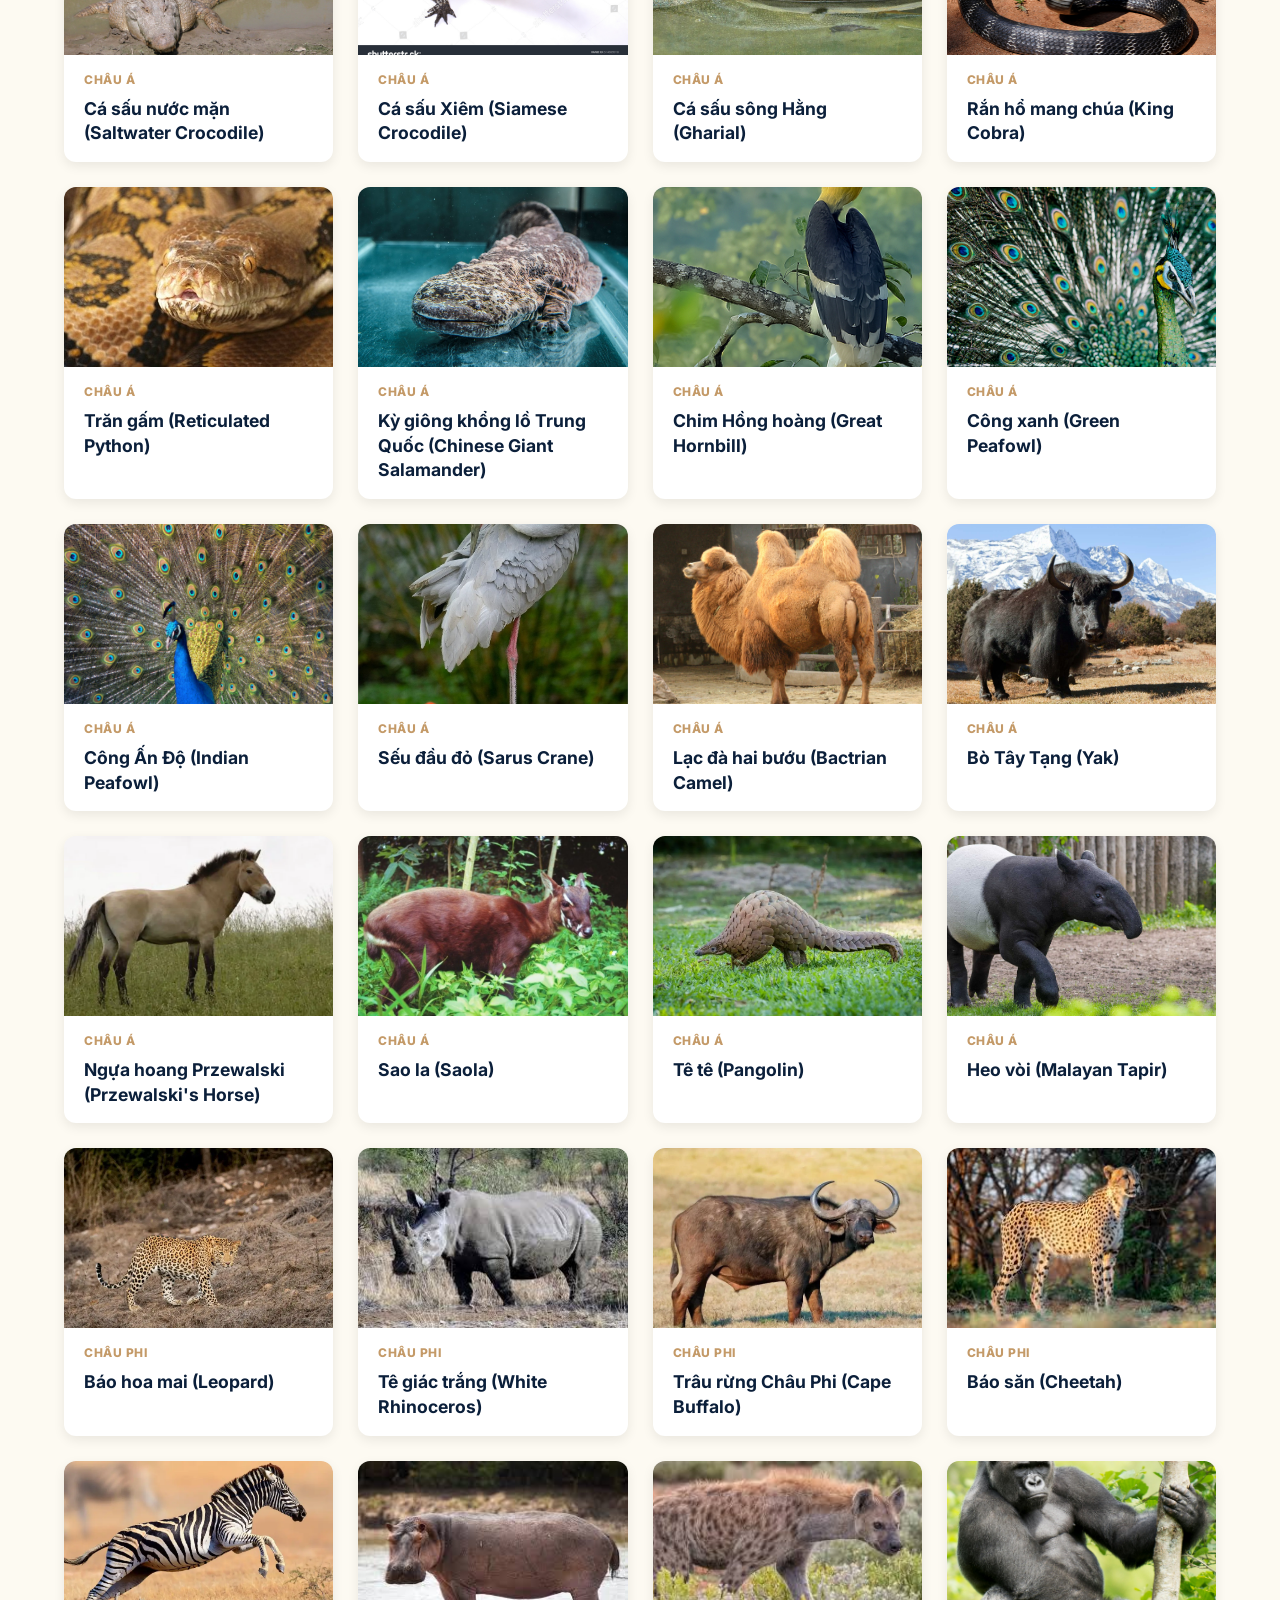
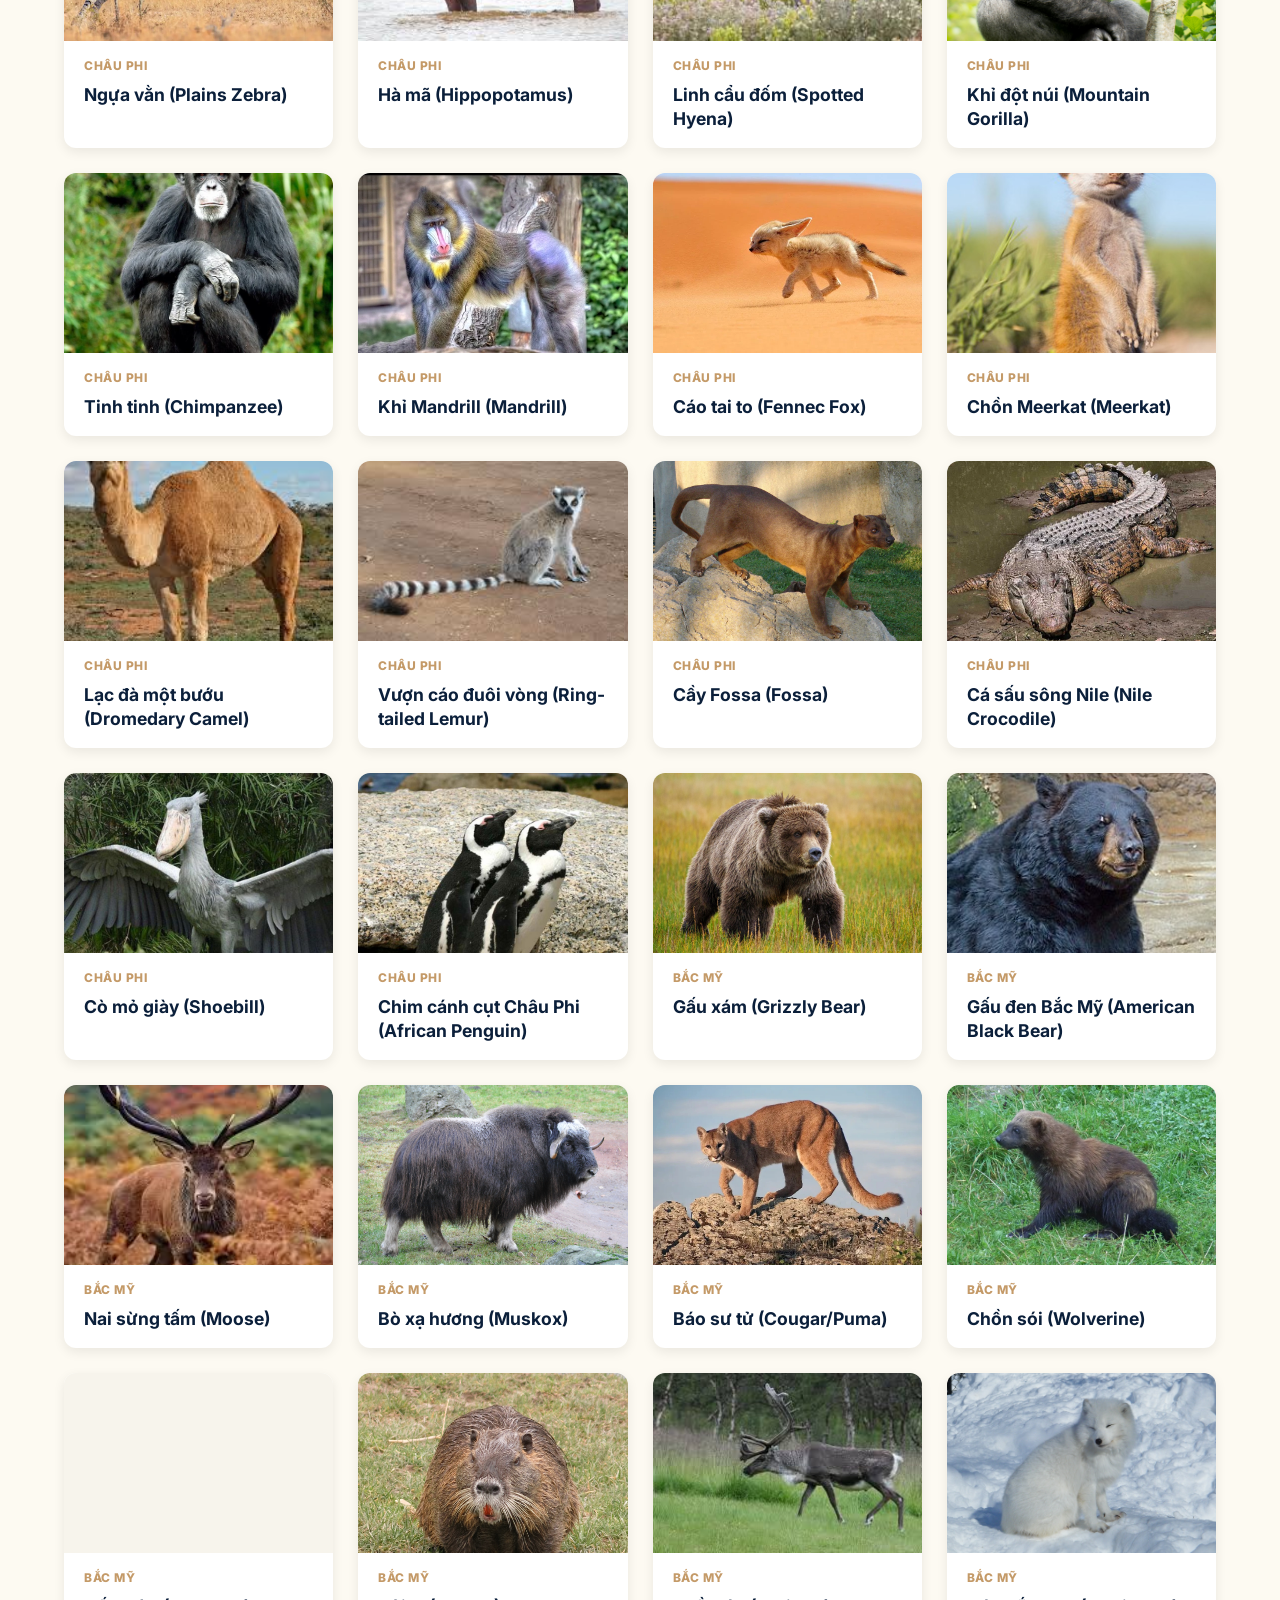
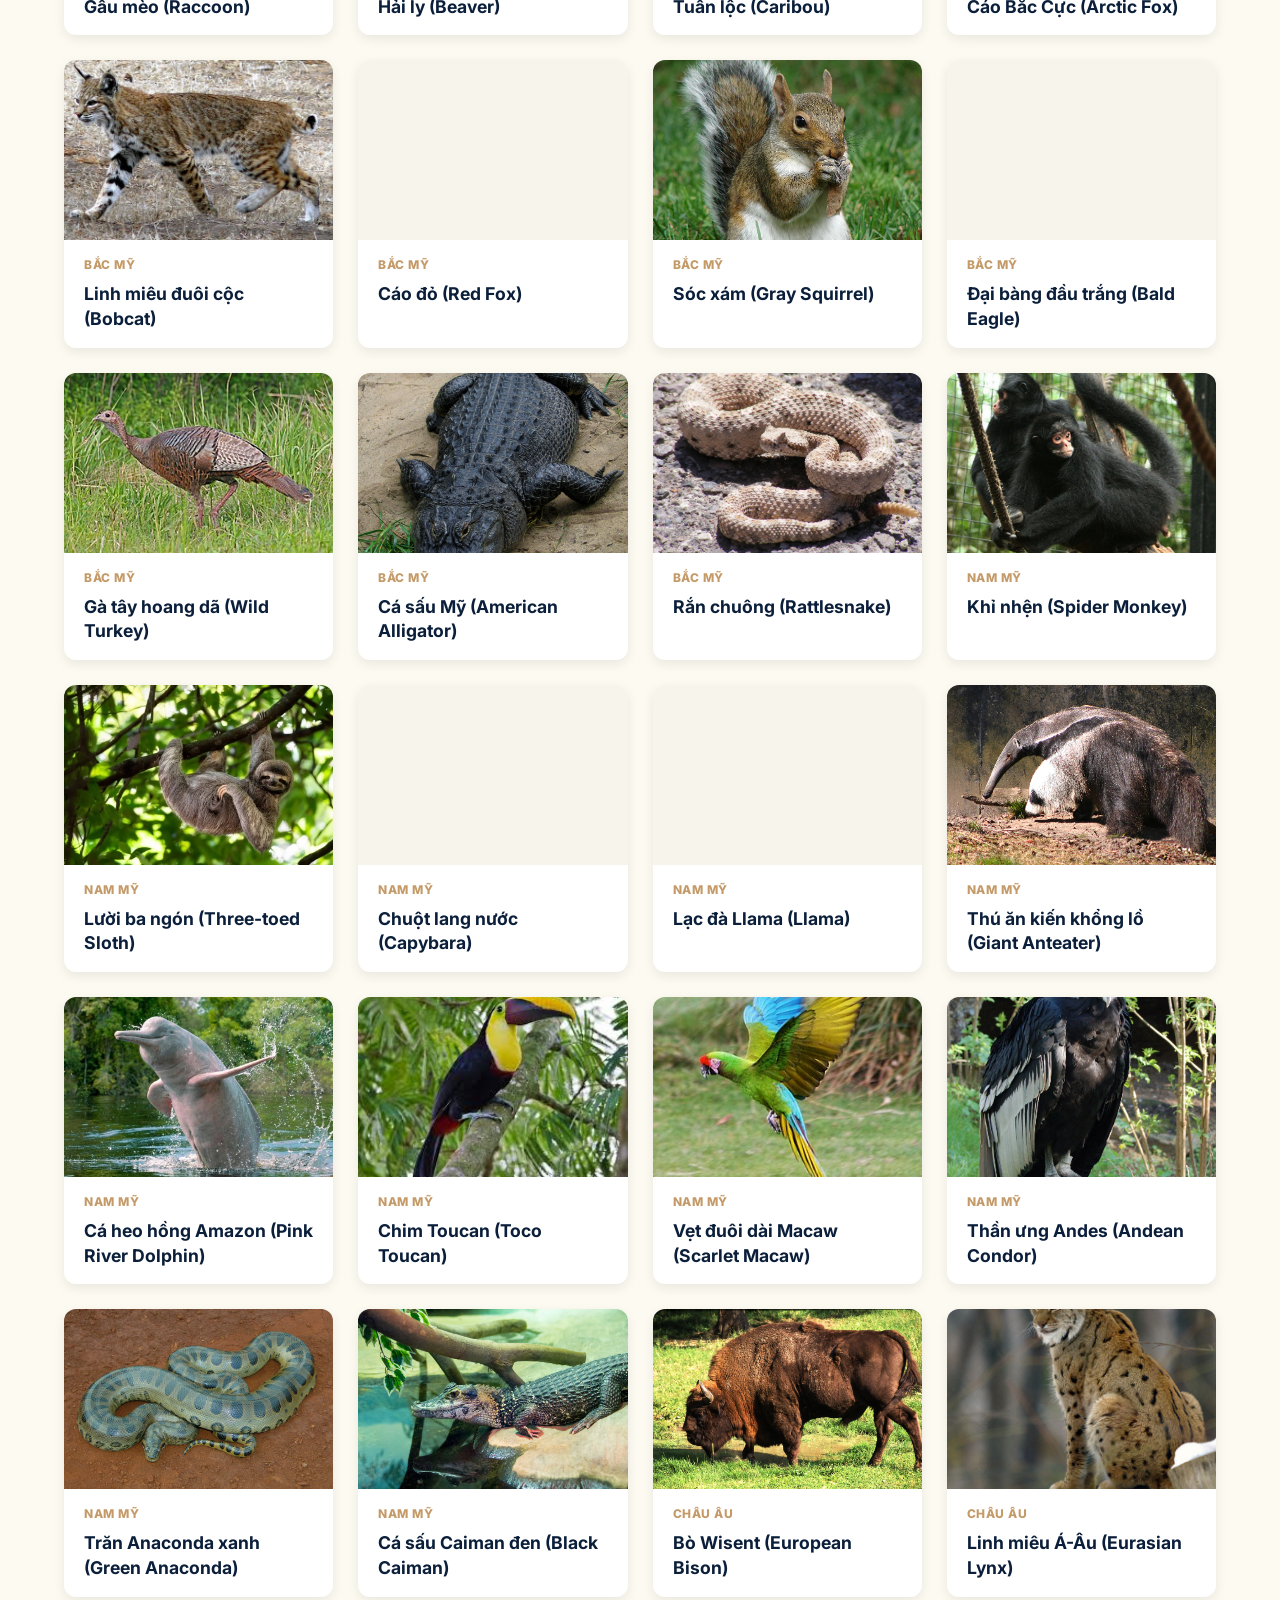
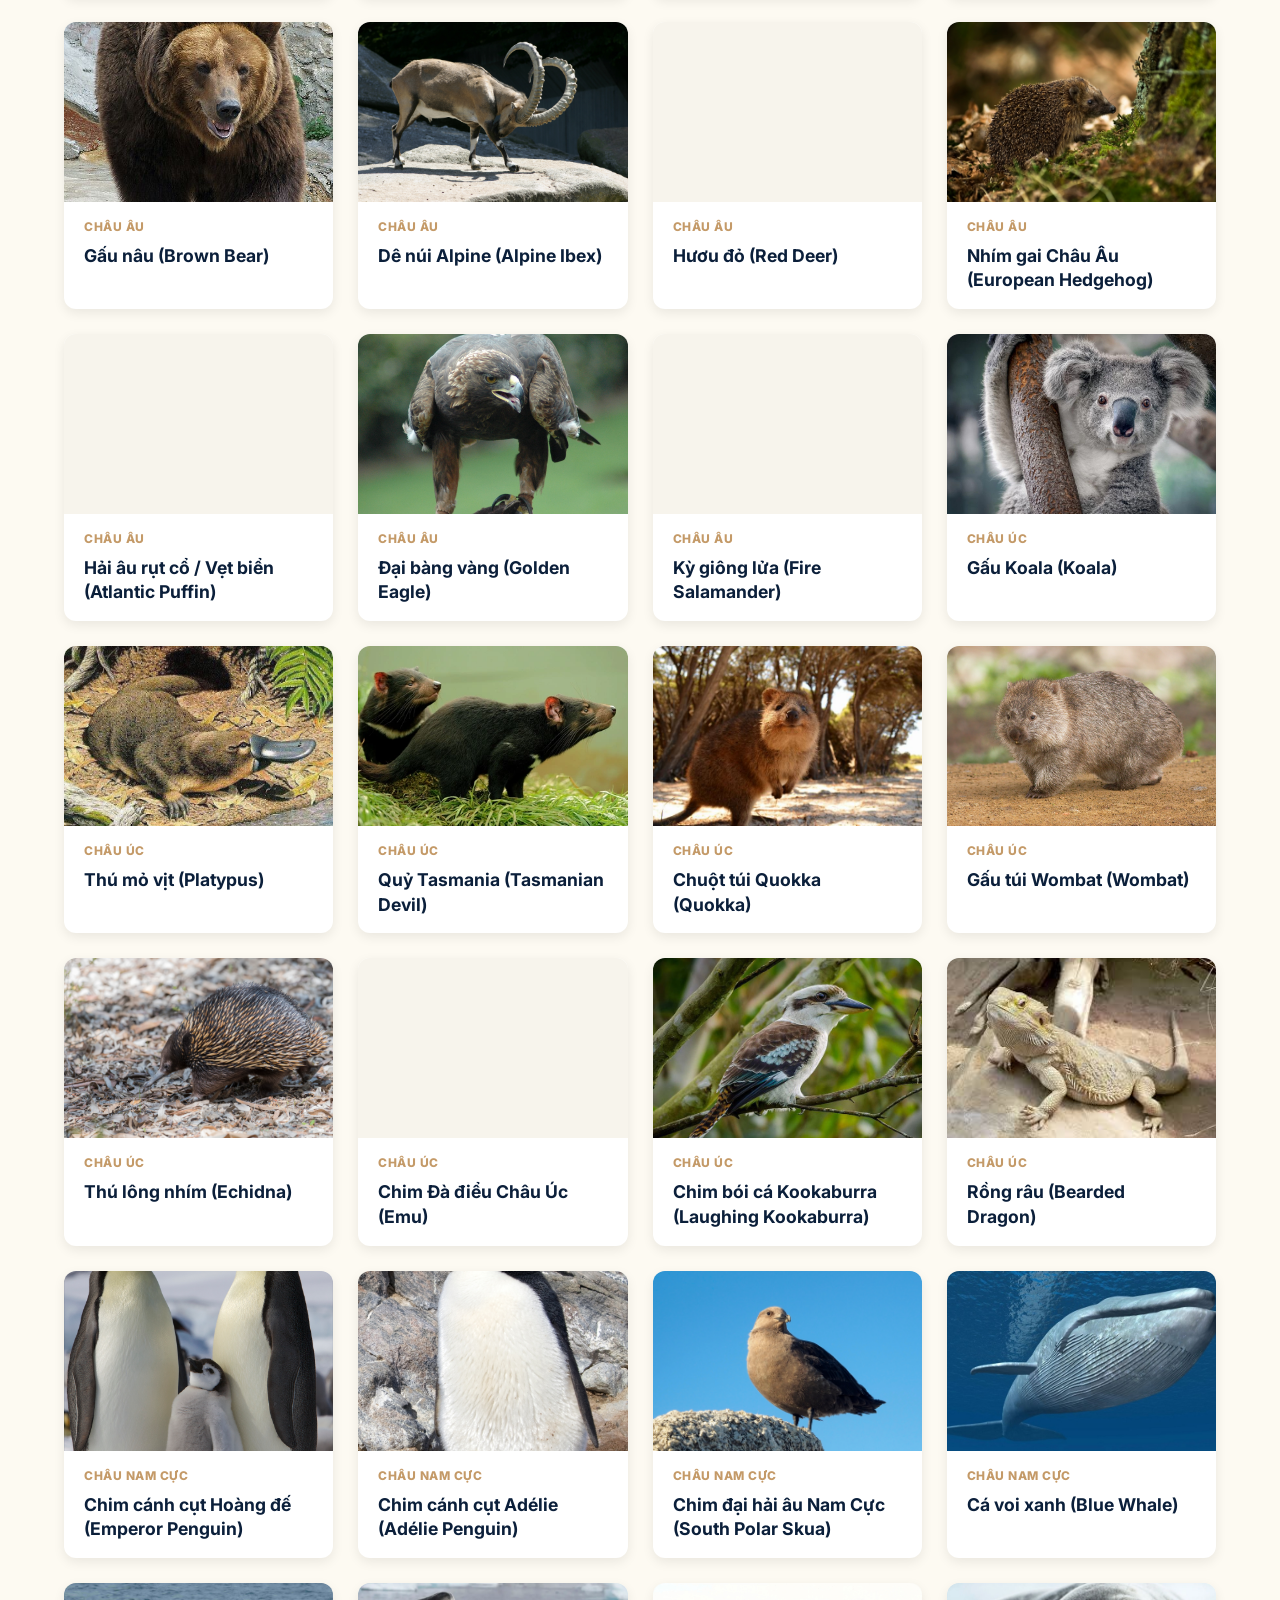
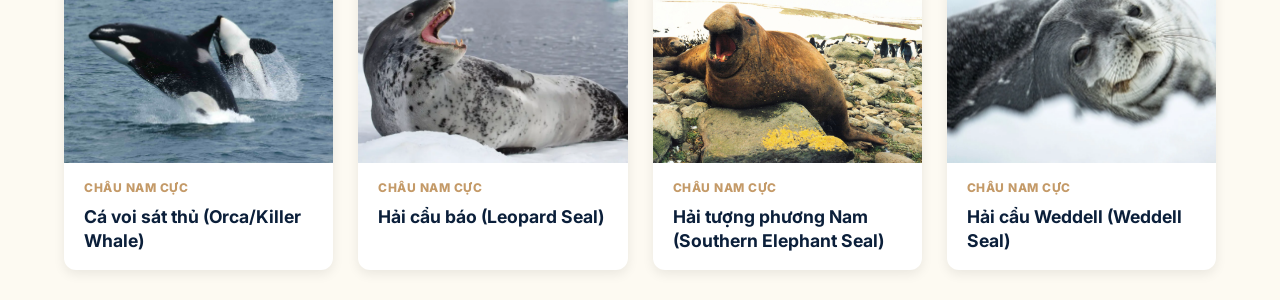
==== commit b729bd90: "Update index.html" ====
--- a/index.html
+++ b/index.html
@@ -626,6 +626,10 @@
           id="thong-bao"
           class="quiz-message"
         ></h3>
+        <div
+  id="quizExplanation"
+  class="quiz-explanation"
+></div>
 
         <div class="quiz-score-box">
 
--- a/style.css
+++ b/style.css
@@ -1255,3 +1255,299 @@
         box-shadow:0 0 25px #22c55e;
     }
 }
+/* ================= FLOAT BUTTON ================= */
+
+.game-float-btn{
+
+    position:fixed;
+
+    right:25px;
+
+    bottom:25px;
+
+    width:70px;
+
+    height:70px;
+
+    border:none;
+
+    border-radius:50%;
+
+    background:linear-gradient(135deg,#22c55e,#16a34a);
+
+    color:white;
+
+    font-size:32px;
+
+    cursor:pointer;
+
+    z-index:9999;
+
+    box-shadow:0 10px 30px rgba(0,0,0,0.3);
+
+    transition:0.3s;
+}
+
+.game-float-btn:hover{
+
+    transform:scale(1.1);
+}
+
+
+
+/* ================= SIDEBAR ================= */
+
+.quiz-sidebar{
+
+    position:fixed;
+
+    top:0;
+
+    right:-420px;
+
+    width:400px;
+
+    max-width:100%;
+
+    height:100vh;
+
+    background:white;
+
+    z-index:10000;
+
+    box-shadow:-10px 0 30px rgba(0,0,0,0.2);
+
+    transition:0.4s ease;
+}
+
+.quiz-sidebar.active{
+
+    right:0;
+}
+
+
+
+/* ================= HEADER ================= */
+
+.quiz-sidebar-header{
+
+    background:linear-gradient(135deg,#16a34a,#22c55e);
+
+    color:white;
+
+    padding:20px;
+
+    display:flex;
+
+    justify-content:space-between;
+
+    align-items:center;
+}
+
+
+
+/* ================= CONTENT ================= */
+
+.quiz-sidebar-content{
+
+    padding:25px;
+
+    overflow-y:auto;
+
+    height:calc(100vh - 90px);
+}
+
+
+
+/* ================= CLOSE ================= */
+
+.quiz-close-btn{
+
+    border:none;
+
+    background:none;
+
+    color:white;
+
+    font-size:28px;
+
+    cursor:pointer;
+}
+
+
+
+/* ================= QUESTION ================= */
+
+.quiz-question{
+
+    font-size:24px;
+
+    margin-bottom:25px;
+
+    color:#0f172a;
+}
+
+
+
+/* ================= ANSWERS ================= */
+
+.quiz-answers{
+
+    display:flex;
+
+    flex-direction:column;
+
+    gap:15px;
+}
+
+.btn-answer{
+
+    border:none;
+
+    padding:16px;
+
+    border-radius:15px;
+
+    background:#e2e8f0;
+
+    font-size:16px;
+
+    font-weight:bold;
+
+    cursor:pointer;
+
+    transition:0.2s;
+}
+
+.btn-answer:hover{
+
+    background:#cbd5e1;
+
+    transform:translateY(-2px);
+}
+
+
+
+/* ================= MESSAGE ================= */
+
+.quiz-message{
+
+    margin-top:20px;
+
+    text-align:center;
+
+    font-size:20px;
+
+    font-weight:bold;
+}
+
+.correct-text{
+
+    color:#16a34a;
+}
+
+.wrong-text{
+
+    color:#ef4444;
+}
+
+
+
+/* ================= EXPLANATION ================= */
+
+.quiz-explanation{
+
+    margin-top:20px;
+
+    padding:15px;
+
+    border-radius:15px;
+
+    background:#f1f5f9;
+
+    color:#334155;
+
+    line-height:1.6;
+
+    font-size:15px;
+
+    animation:fadeIn 0.4s;
+}
+
+
+
+/* ================= SCORE ================= */
+
+.quiz-score-box{
+
+    margin-top:25px;
+
+    font-size:20px;
+
+    font-weight:bold;
+
+    color:#16a34a;
+}
+
+
+
+/* ================= BUTTON STATES ================= */
+
+.correct{
+
+    background:#22c55e !important;
+
+    color:white;
+
+    animation:correctAnim 0.5s;
+}
+
+.wrong{
+
+    background:#ef4444 !important;
+
+    color:white;
+
+    animation:shake 0.4s;
+}
+
+.btn-answer:disabled{
+
+    opacity:0.7;
+
+    cursor:not-allowed;
+}
+
+
+
+/* ================= ANIMATION ================= */
+
+@keyframes shake{
+
+    0%{transform:translateX(0);}
+    25%{transform:translateX(-5px);}
+    50%{transform:translateX(5px);}
+    75%{transform:translateX(-5px);}
+    100%{transform:translateX(0);}
+}
+
+@keyframes correctAnim{
+
+    50%{
+        transform:scale(1.08);
+        box-shadow:0 0 25px #22c55e;
+    }
+}
+
+@keyframes fadeIn{
+
+    from{
+        opacity:0;
+        transform:translateY(10px);
+    }
+
+    to{
+        opacity:1;
+        transform:translateY(0);
+    }
+}
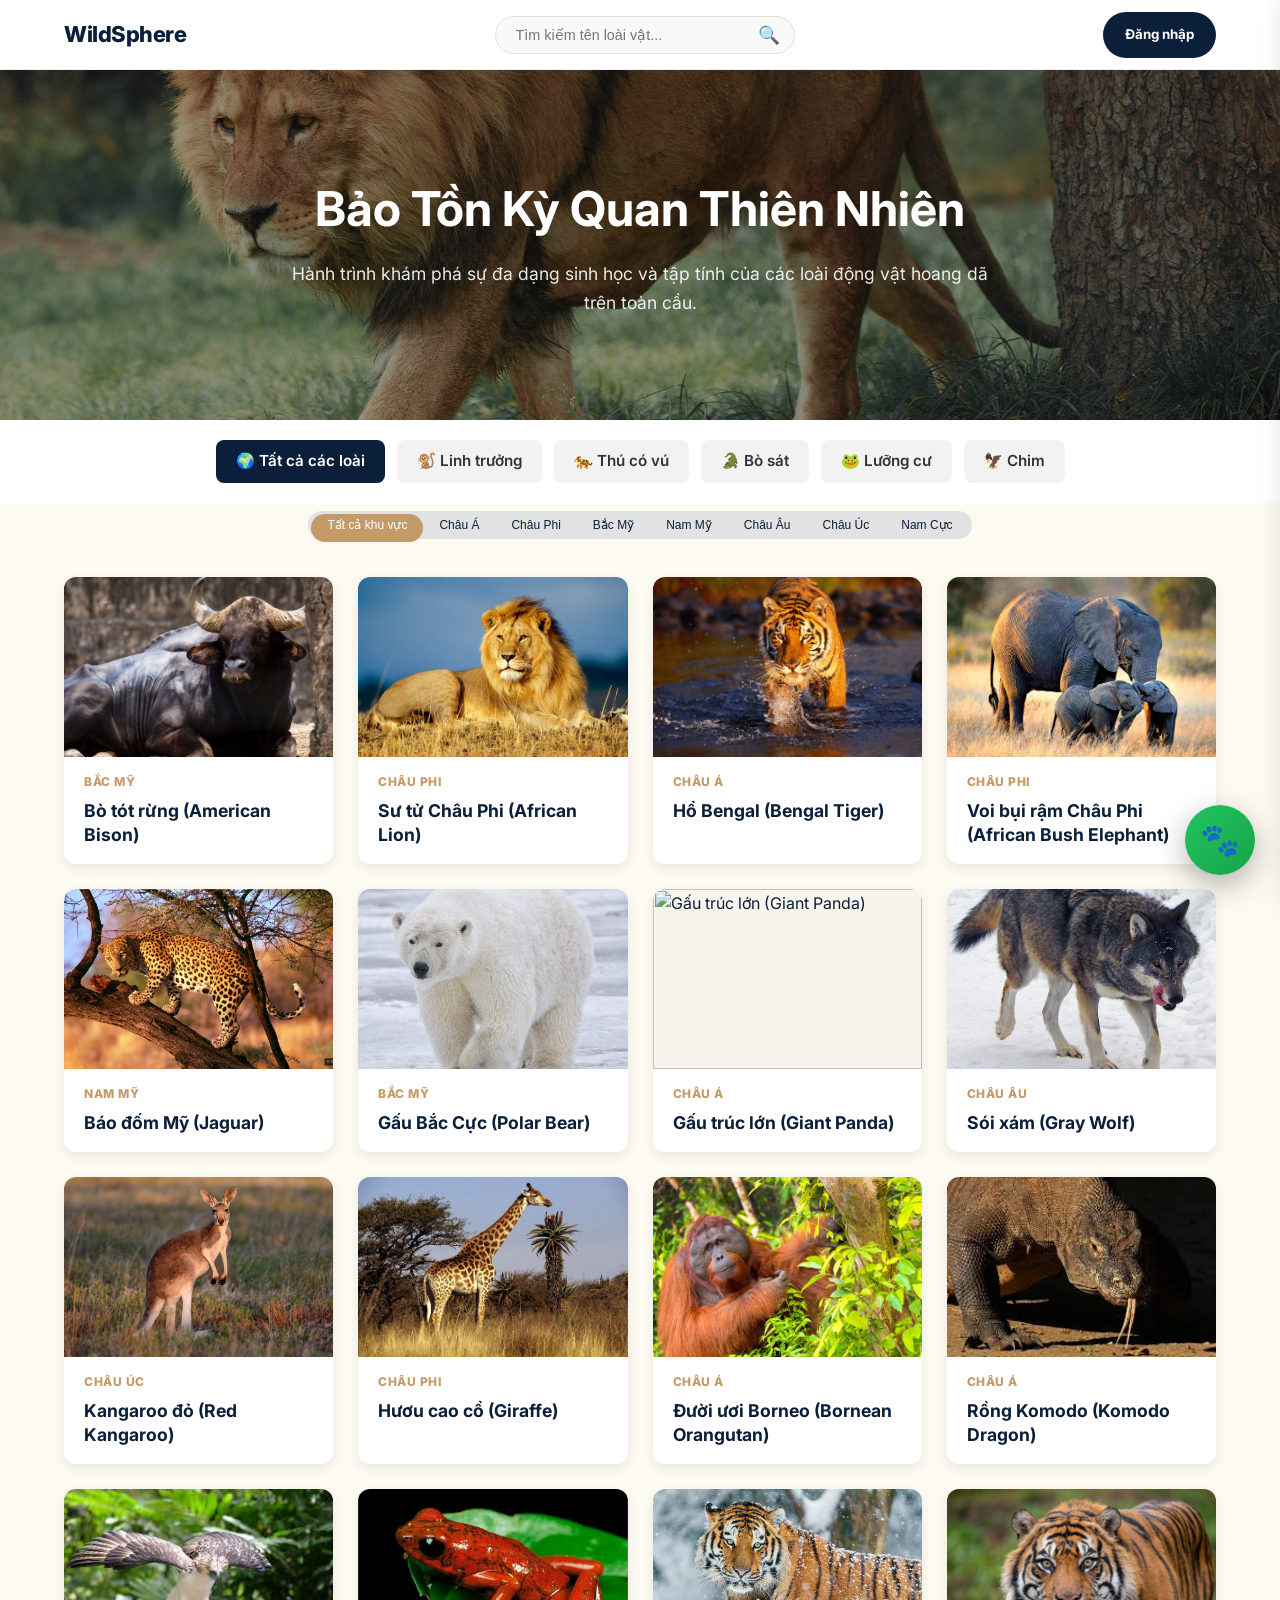
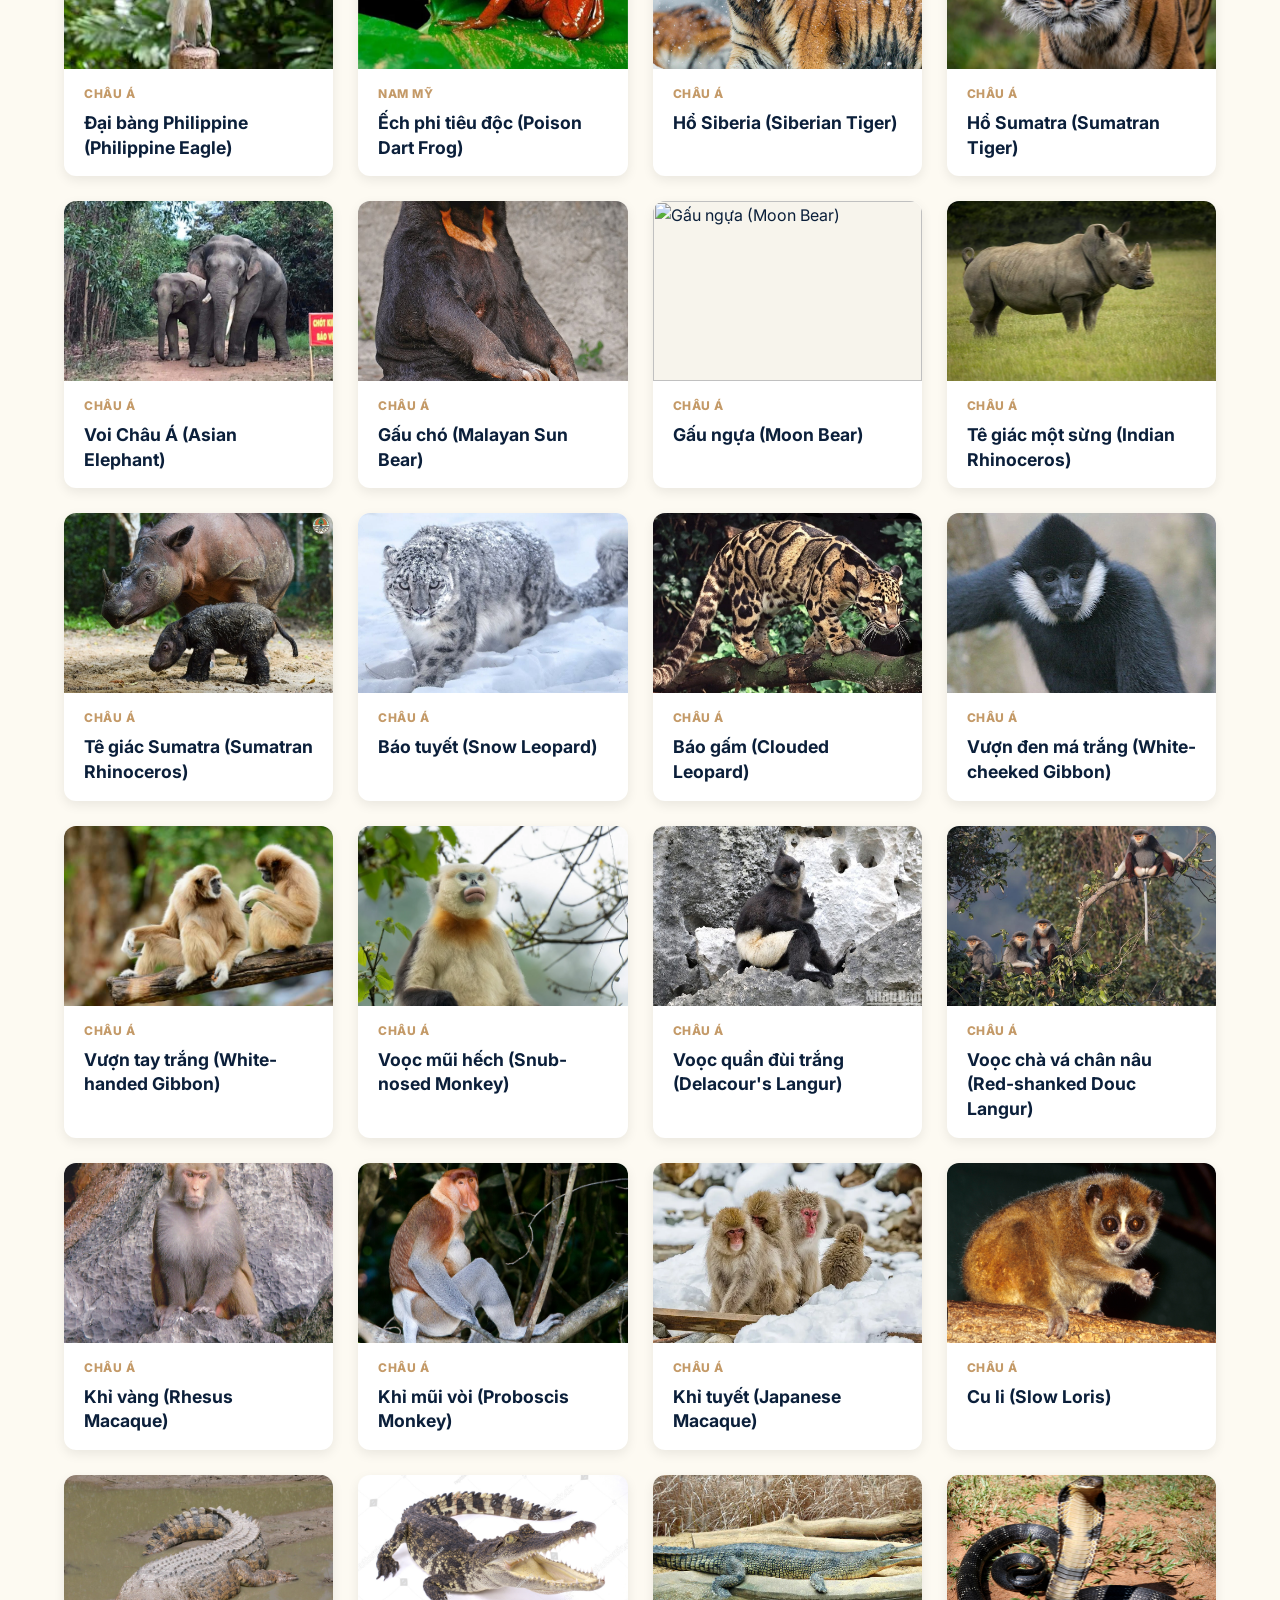
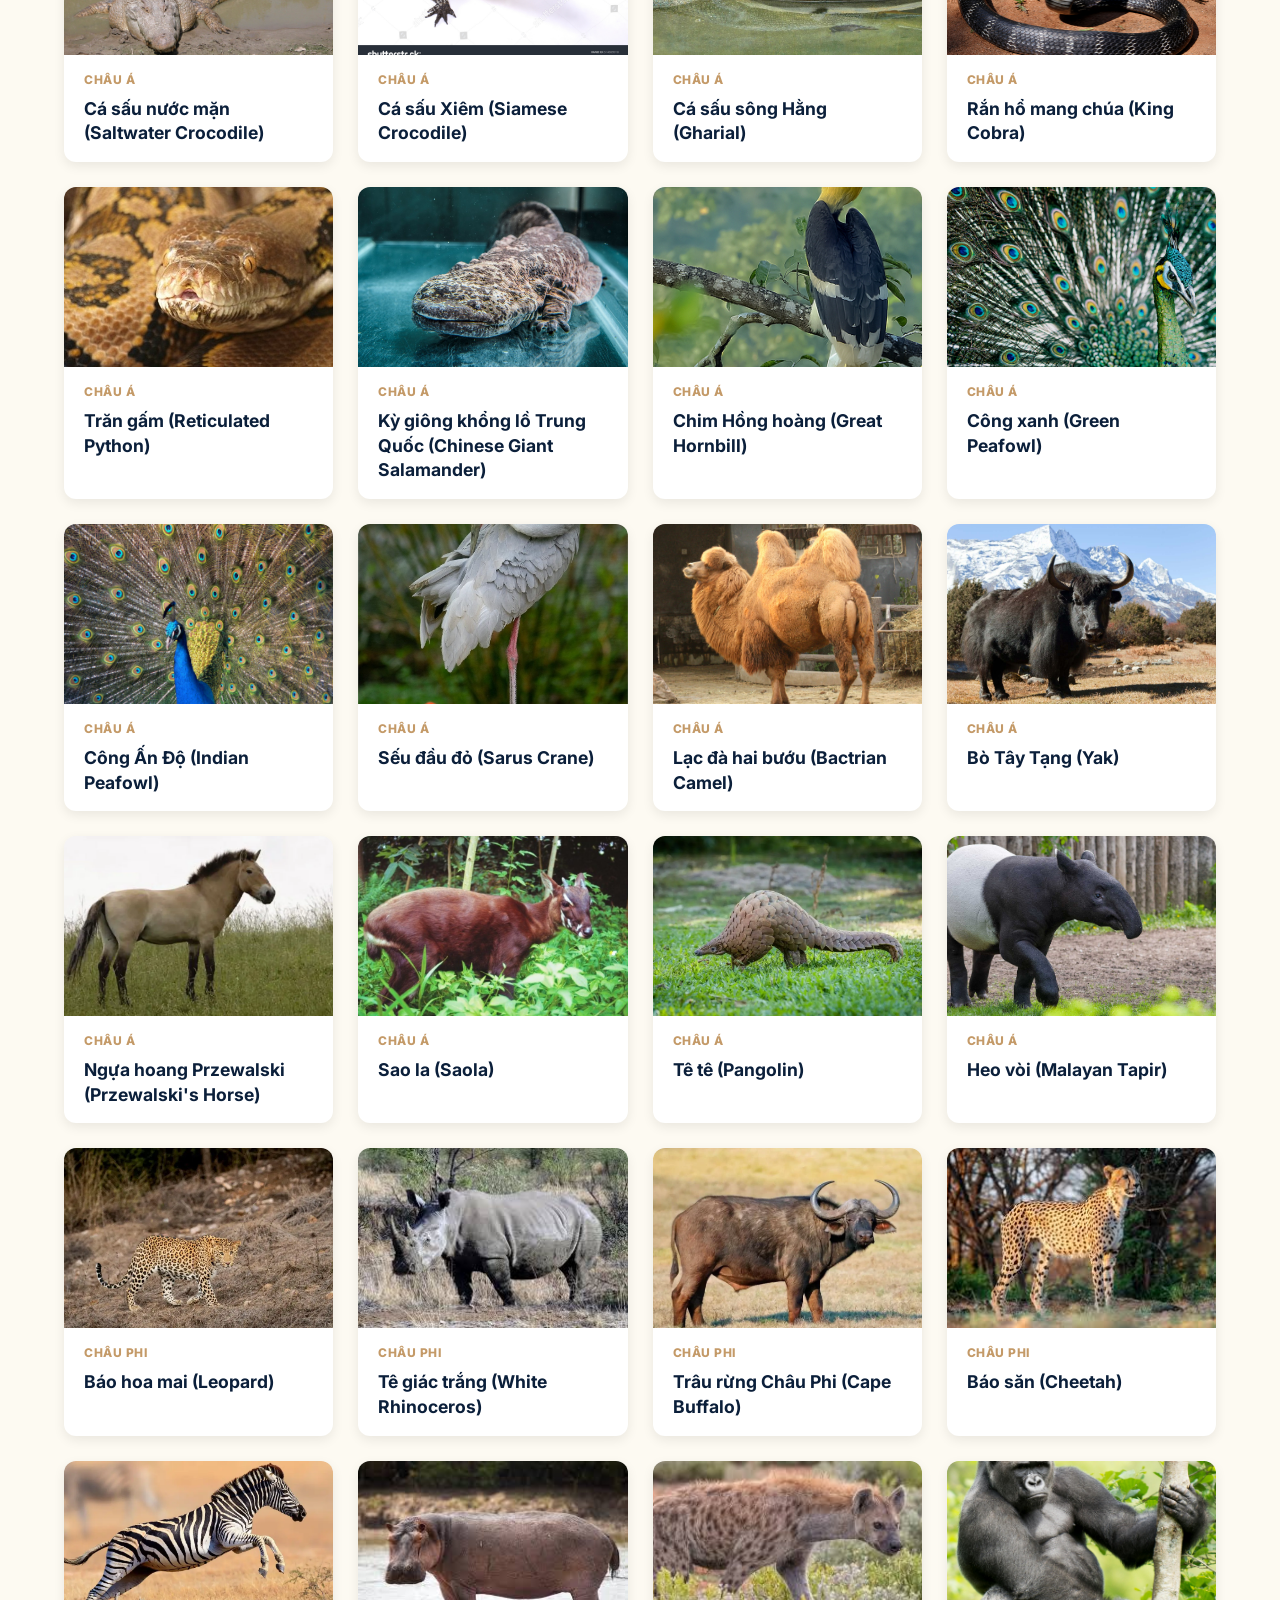
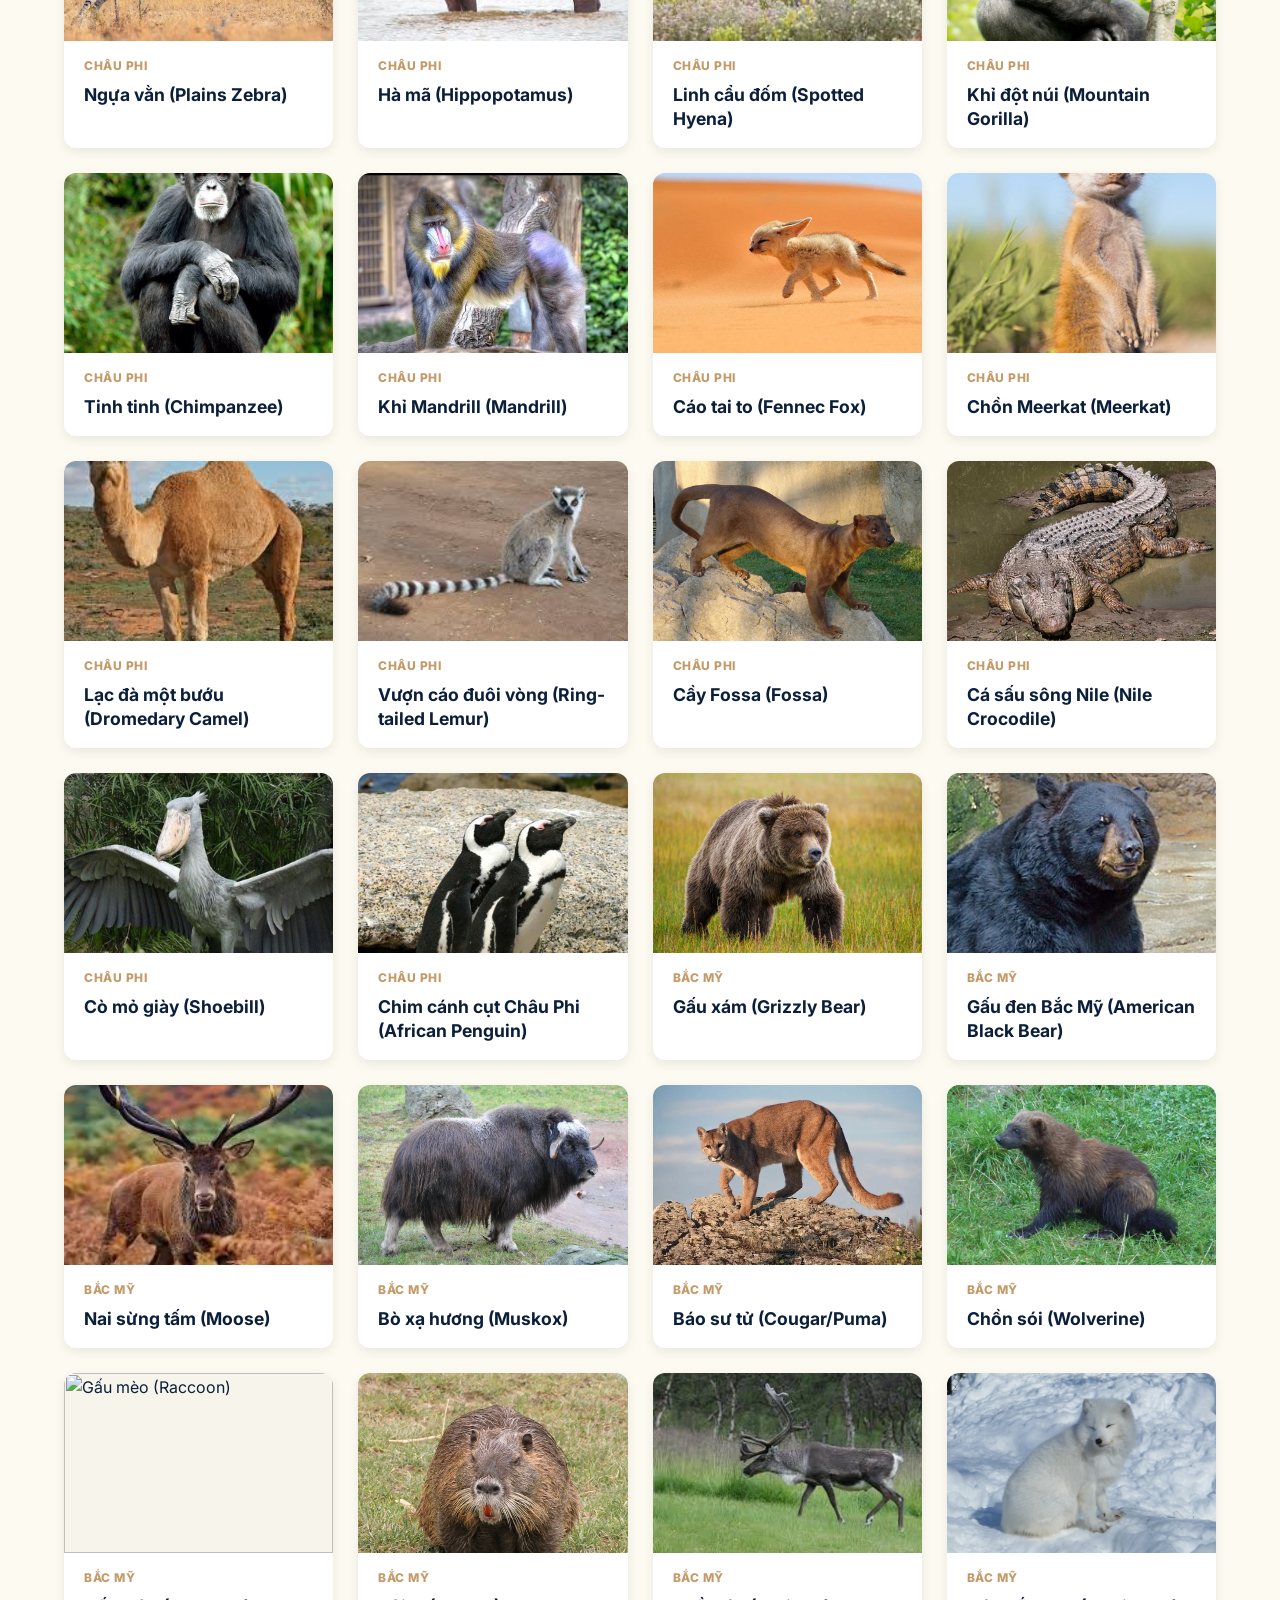
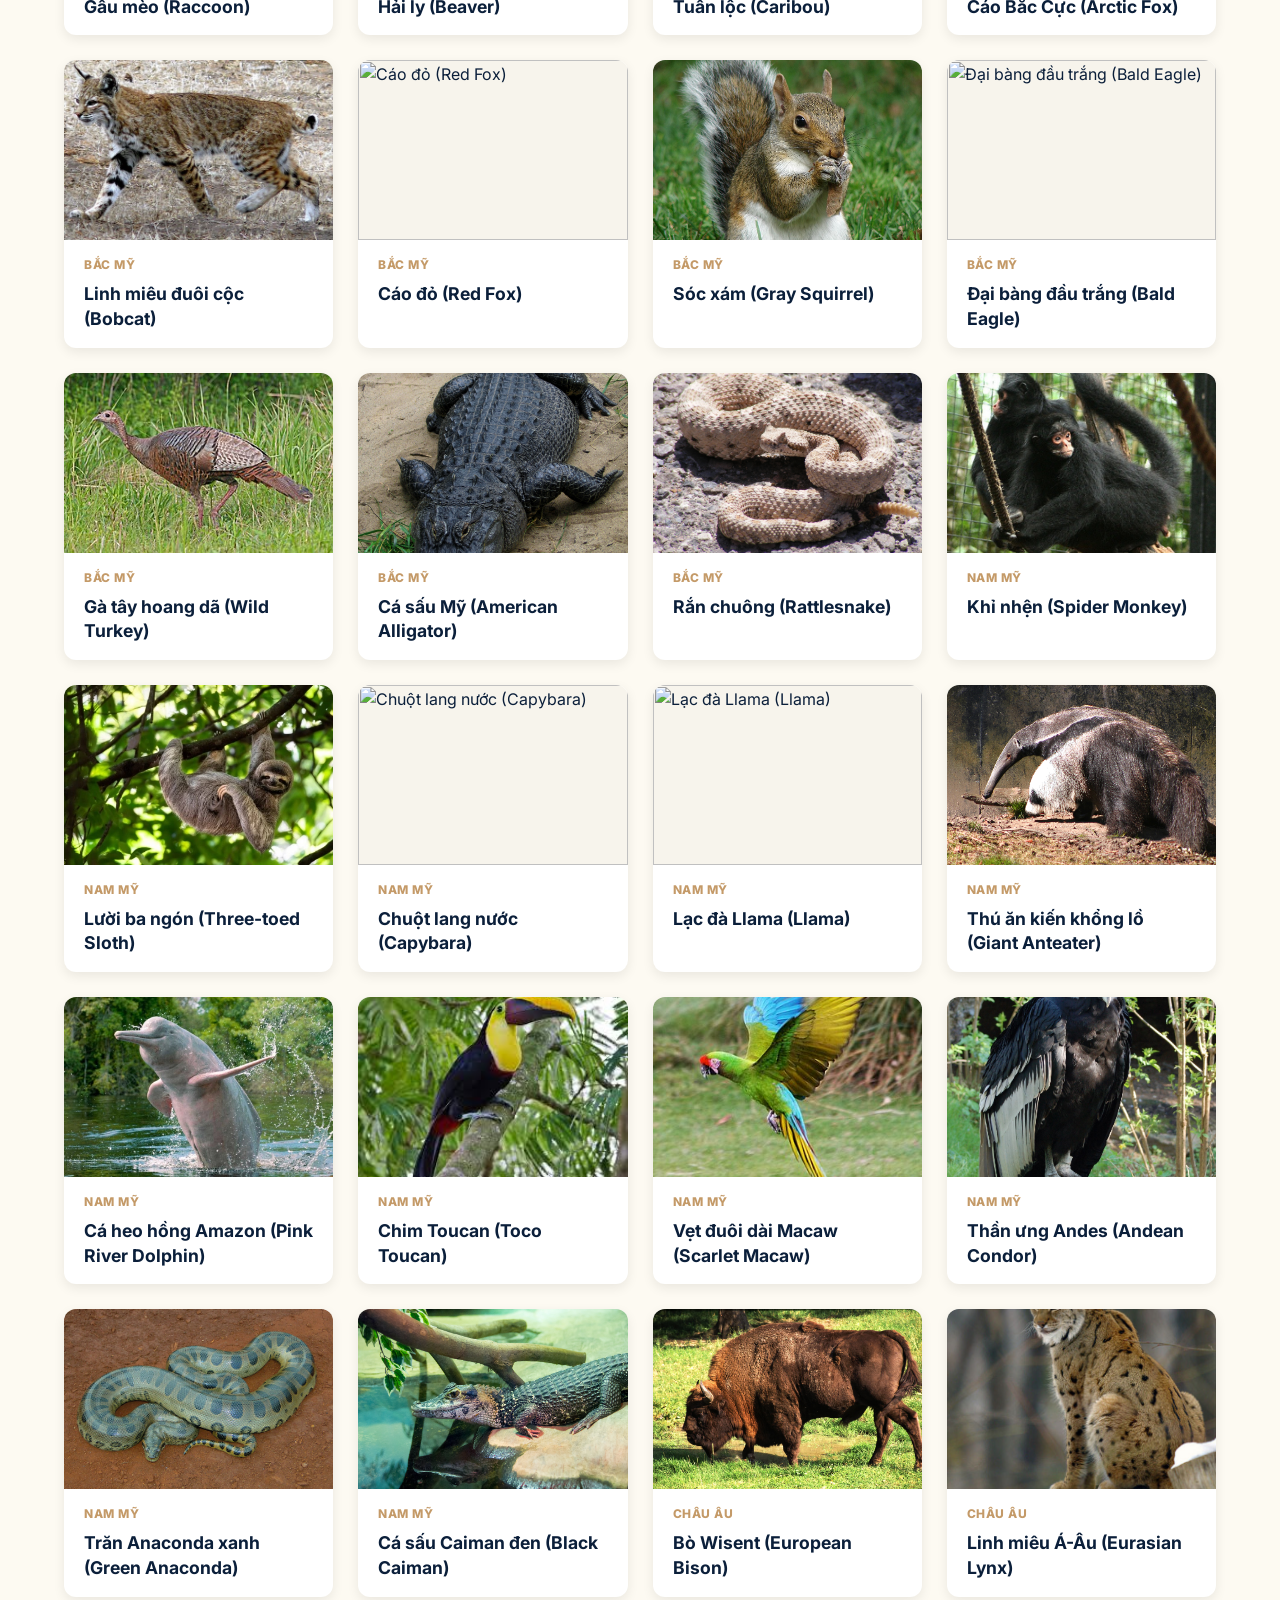
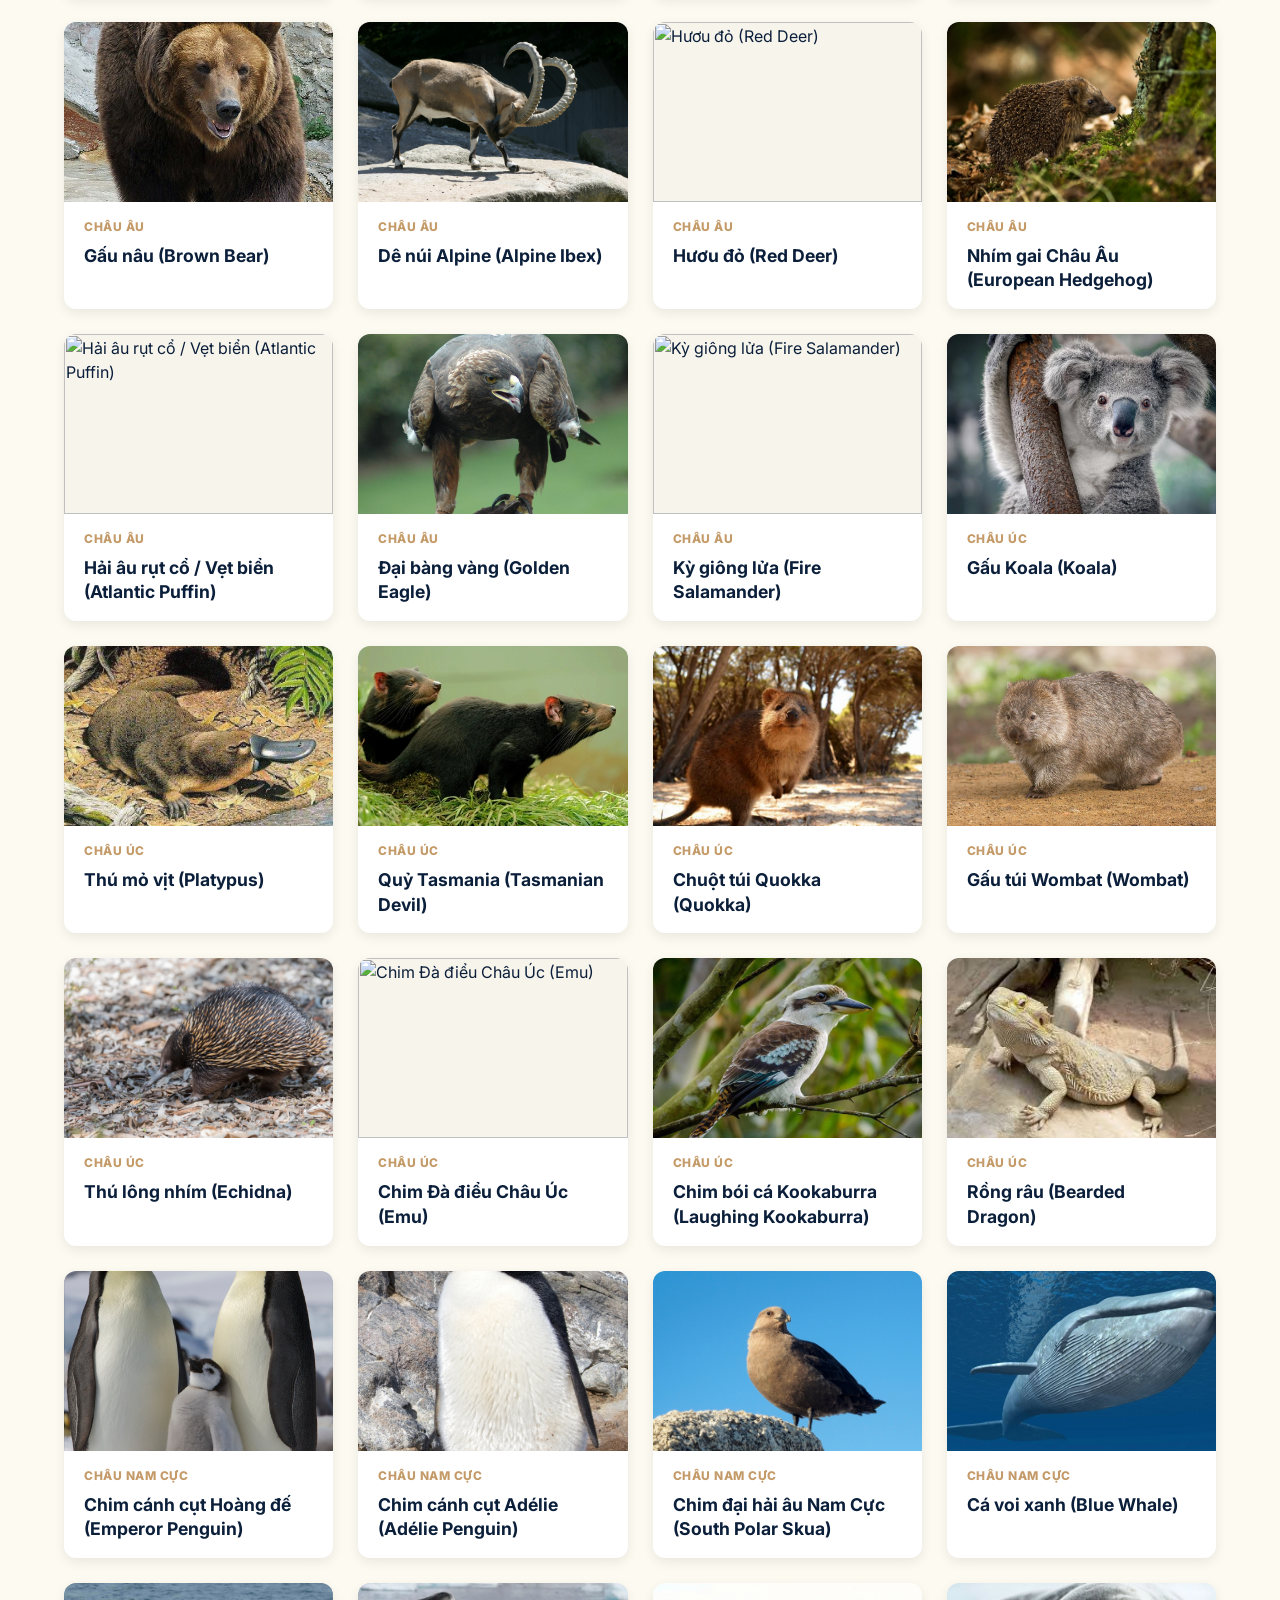
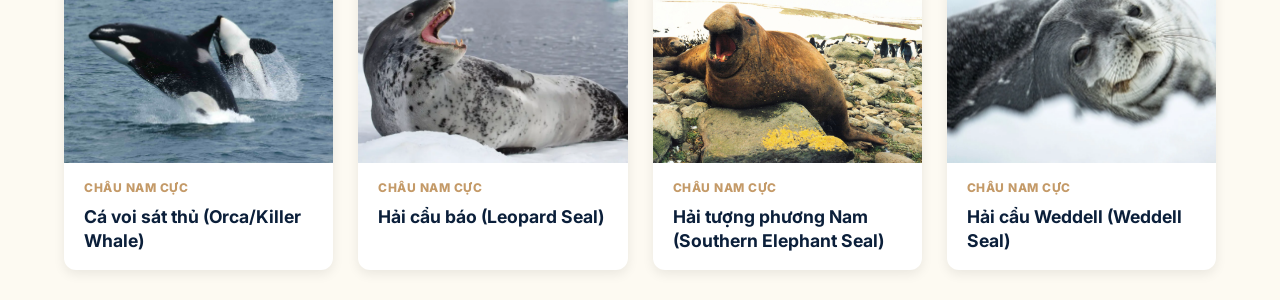
==== commit b6bc175a: "lần 4" ====
--- a/index.html
+++ b/index.html
@@ -550,8 +550,9 @@
       class="game-float-btn"
       onclick="openQuiz()"
     >
-      🎮
+      🐾
     </button>
+    
 
 
 
@@ -567,7 +568,7 @@
       <div class="quiz-sidebar-header">
 
         <h2>
-          🧠 Wild Quiz
+          🌿 Wild Quiz
         </h2>
 
         <button
@@ -581,68 +582,73 @@
 
       <!-- CONTENT -->
 
-      <div class="quiz-sidebar-content">
-
-        <h2
-          id="cau-hoi"
-          class="quiz-question"
-        >
-          Đang tải câu hỏi...
-        </h2>
-
-        <div class="quiz-answers">
-
-          <button
-            class="btn-answer"
-            onclick="checkAnswer(0)"
-          >
-            Đáp án A
-          </button>
-
-          <button
-            class="btn-answer"
-            onclick="checkAnswer(1)"
-          >
-            Đáp án B
-          </button>
-
-          <button
-            class="btn-answer"
-            onclick="checkAnswer(2)"
-          >
-            Đáp án C
-          </button>
-
-          <button
-            class="btn-answer"
-            onclick="checkAnswer(3)"
-          >
-            Đáp án D
-          </button>
-
-        </div>
-
-        <h3
-          id="thong-bao"
-          class="quiz-message"
-        ></h3>
-        <div
-  id="quizExplanation"
-  class="quiz-explanation"
-></div>
-
-        <div class="quiz-score-box">
-
-          ⭐
-          <span id="diem-so">
-            Điểm: 0
-          </span>
-
-        </div>
-
-      </div>
-
-    </div>
+      
+<div class="quiz-sidebar-content">
+
+  <!-- LOGO -->
+  <div class="quiz-logo">
+    
+  </div>
+
+  <!-- CÂU HỎI -->
+  <h2
+    id="cau-hoi"
+    class="quiz-question"
+  >
+    Đang tải câu hỏi...
+  </h2>
+
+  <!-- ĐÁP ÁN -->
+  <div class="quiz-answers">
+
+    <button
+      class="nut-dap-an"
+      onclick="checkAnswer(0)"
+    >
+      A. Đáp án A
+    </button>
+
+    <button
+      class="nut-dap-an"
+      onclick="checkAnswer(1)"
+    >
+      B. Đáp án B
+    </button>
+
+    <button
+      class="nut-dap-an"
+      onclick="checkAnswer(2)"
+    >
+      C. Đáp án C
+    </button>
+
+    <button
+      class="nut-dap-an"
+      onclick="checkAnswer(3)"
+    >
+      D. Đáp án D
+    </button>
+
+  </div>
+
+  <!-- THÔNG BÁO -->
+  <div id="thong-bao"></div>
+
+  <!-- EXPLANATION -->
+  <div
+    id="quizExplanation"
+    class="quiz-explanation"
+  ></div>
+
+  <!-- ĐIỂM -->
+  <div id="diem-so">
+    ⭐ Điểm: 0
+  </div>
+
+</div>
+```
+
+    
 
     <!-- ================= JAVASCRIPT ================= -->
 
--- a/style.css
+++ b/style.css
@@ -1049,7 +1049,7 @@
 
     border-radius:50%;
 
-    background:linear-gradient(135deg,#22c55e,#16a34a);
+    background:linear-gradient(135deg,#cbc0ab,#f4ecda);
 
     color:white;
 
@@ -1551,3 +1551,40 @@
         transform:translateY(0);
     }
 }
+.dap-an-container {
+  display: flex;
+  flex-direction: column;
+  gap: 18px;
+  margin-top: 25px;
+}
+
+.nut-dap-an {
+  width: 100%;
+  padding: 18px;
+  border: none;
+  border-radius: 18px;
+  background: #dfe4ea;
+  font-size: 22px;
+  font-weight: 700;
+  cursor: pointer;
+  transition: 0.25s;
+}
+
+.nut-dap-an:hover {
+  background: #ffcc80;
+  transform: scale(1.02);
+}
+
+#thong-bao {
+  margin-top: 20px;
+  font-size: 26px;
+  font-weight: bold;
+  text-align: center;
+}
+
+#diem-so {
+  margin-top: 20px;
+  font-size: 28px;
+  font-weight: bold;
+  color: #22aa44;
+}
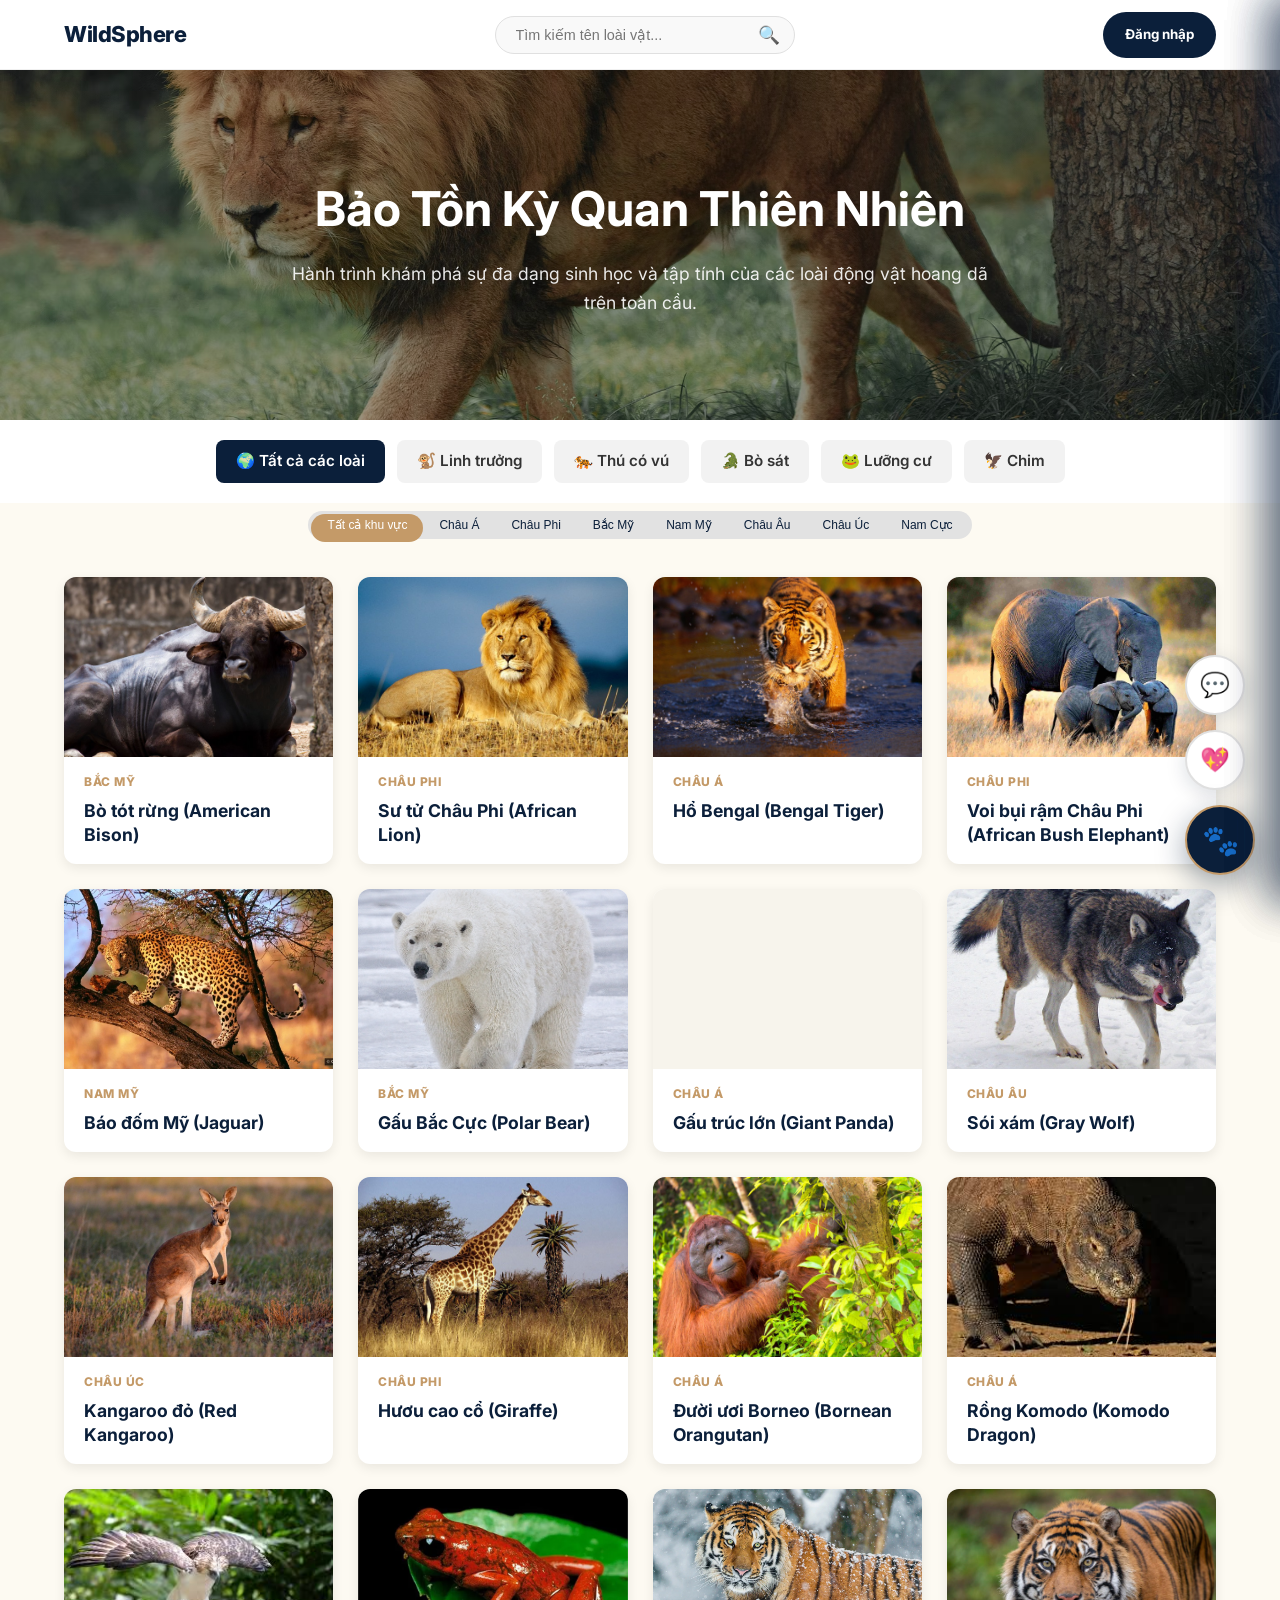
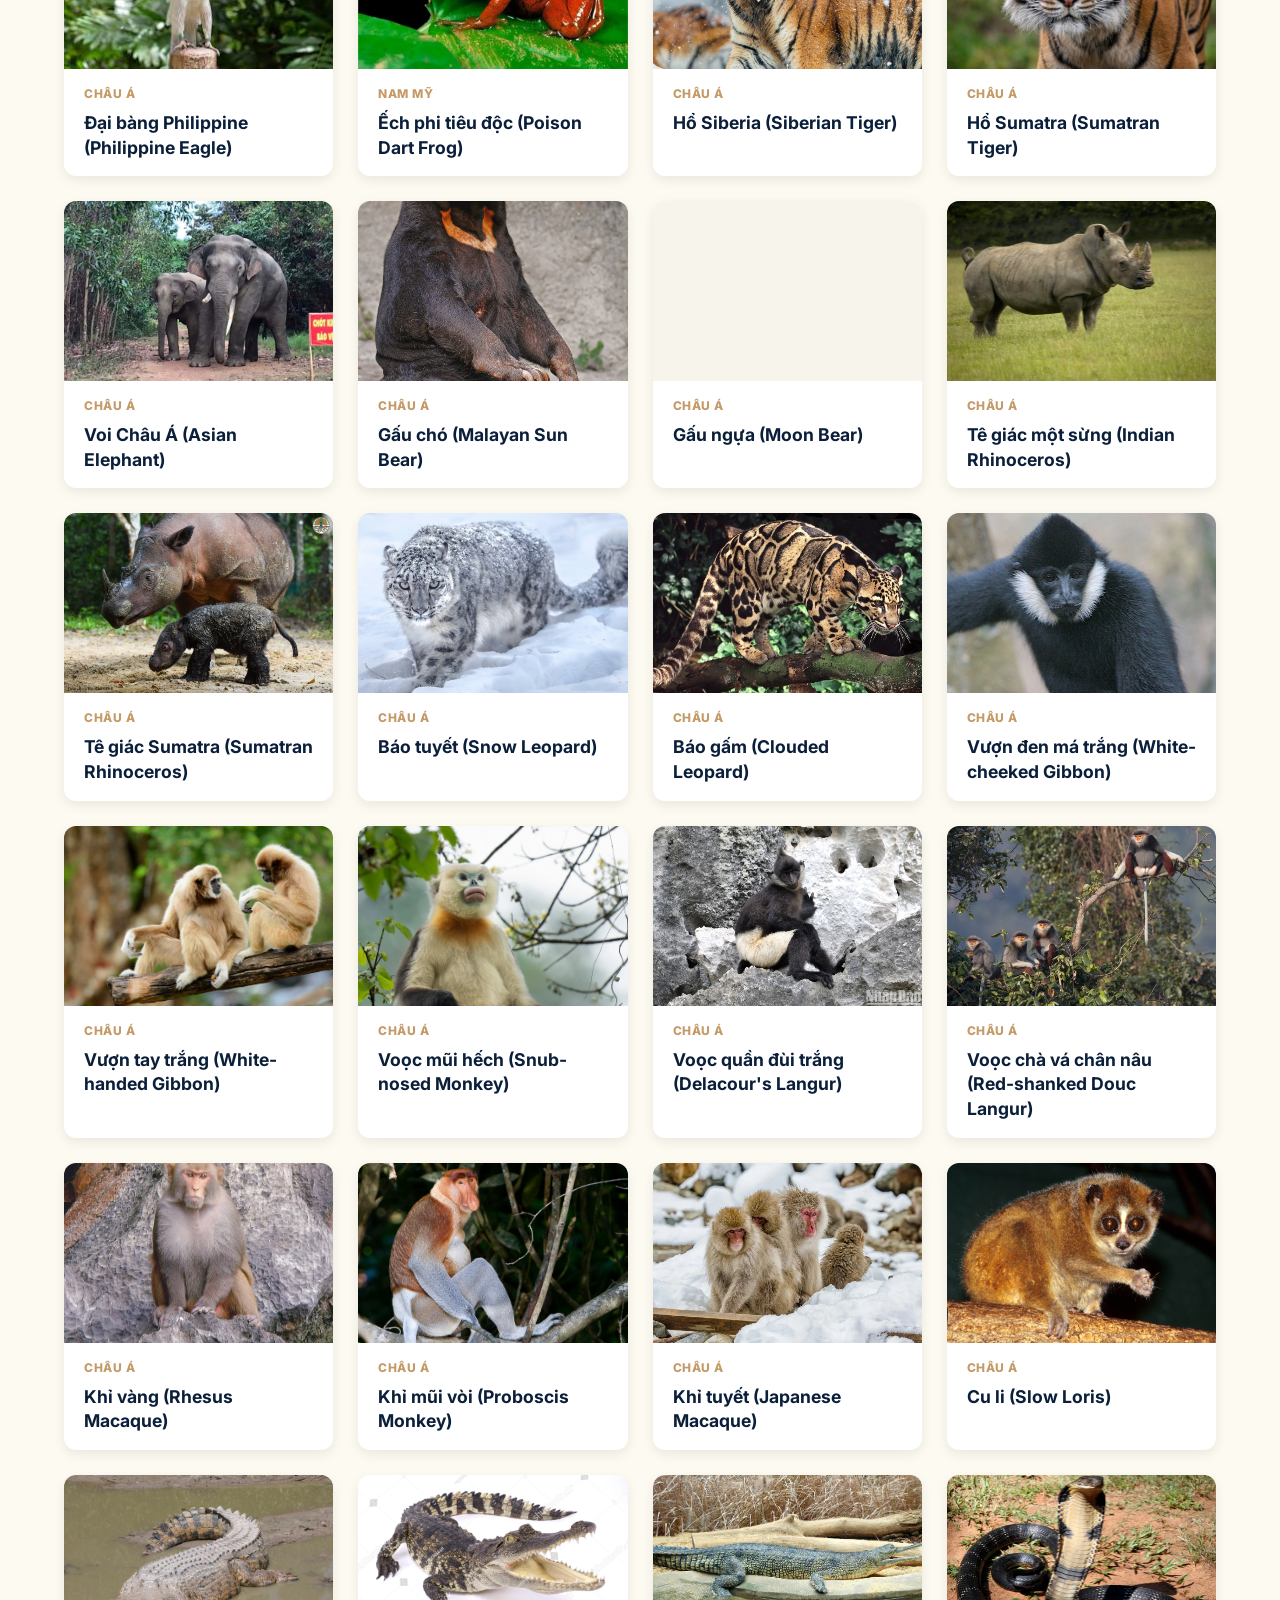
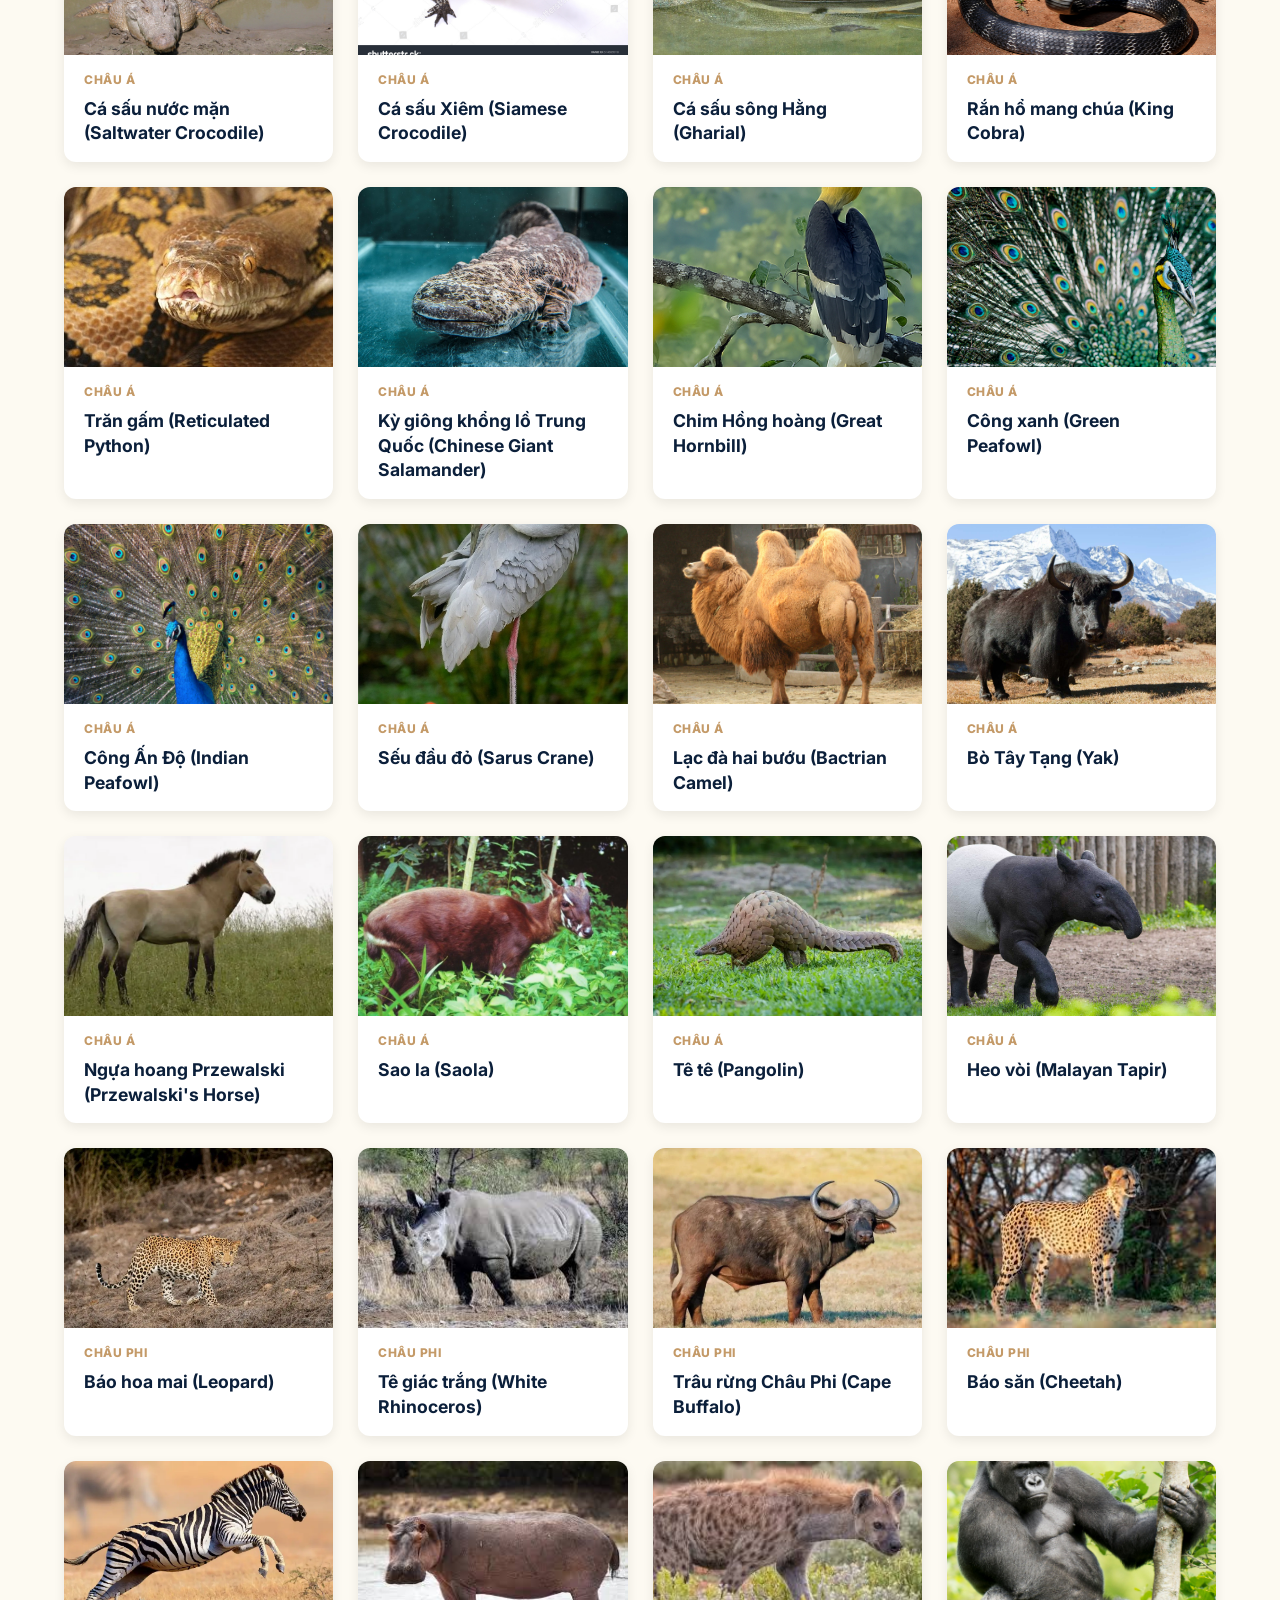
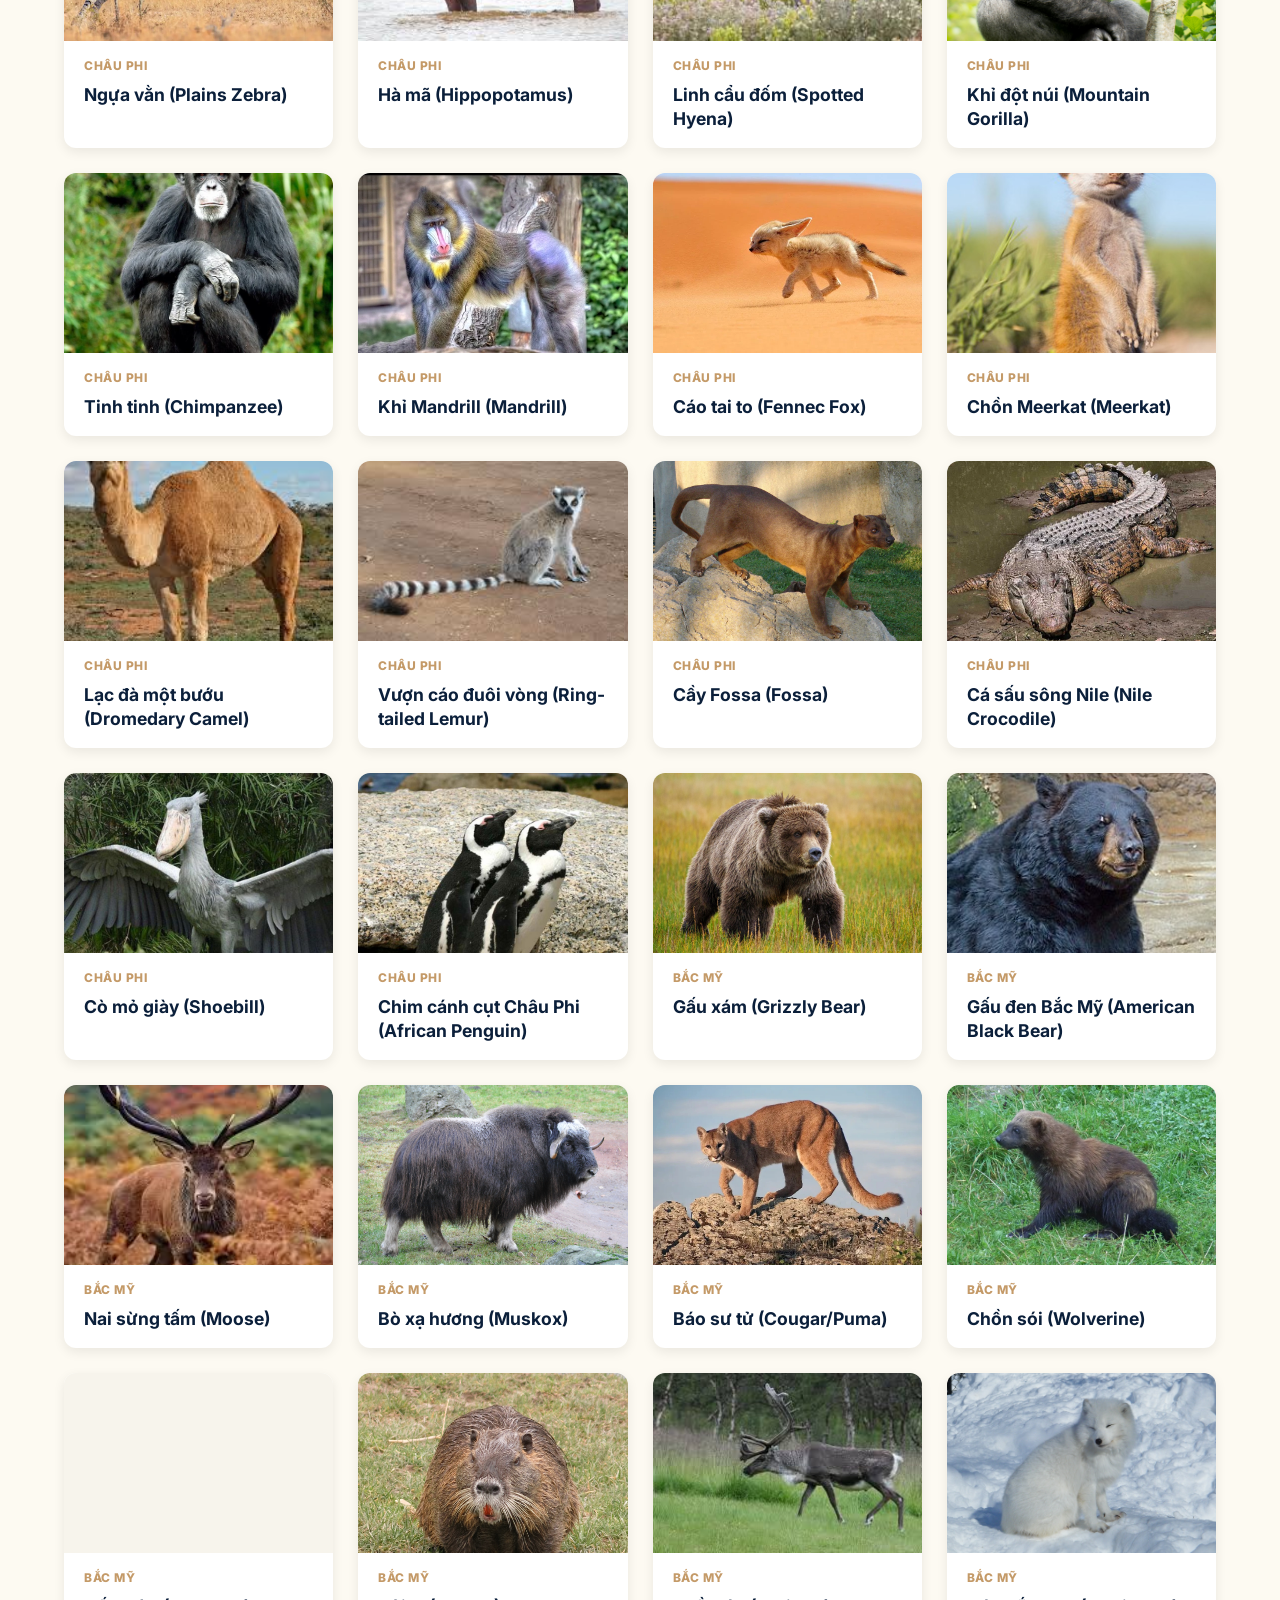
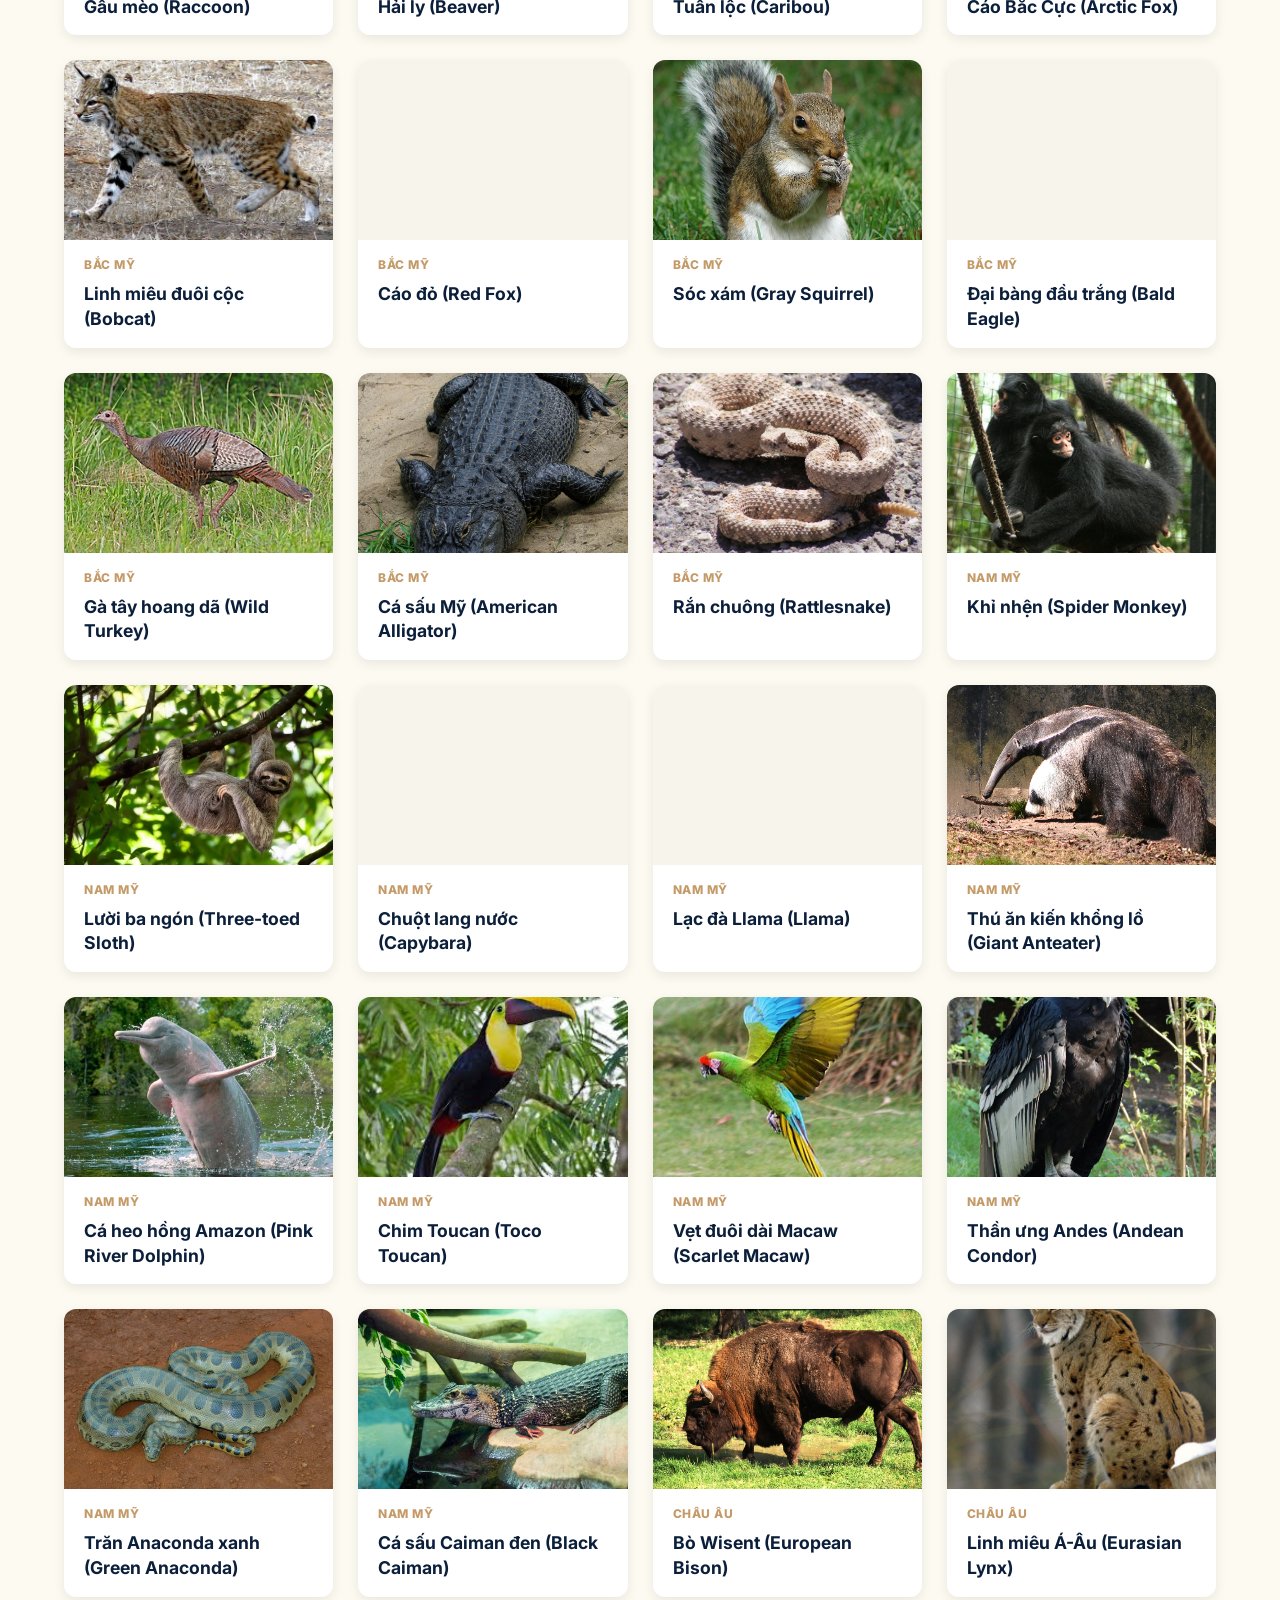
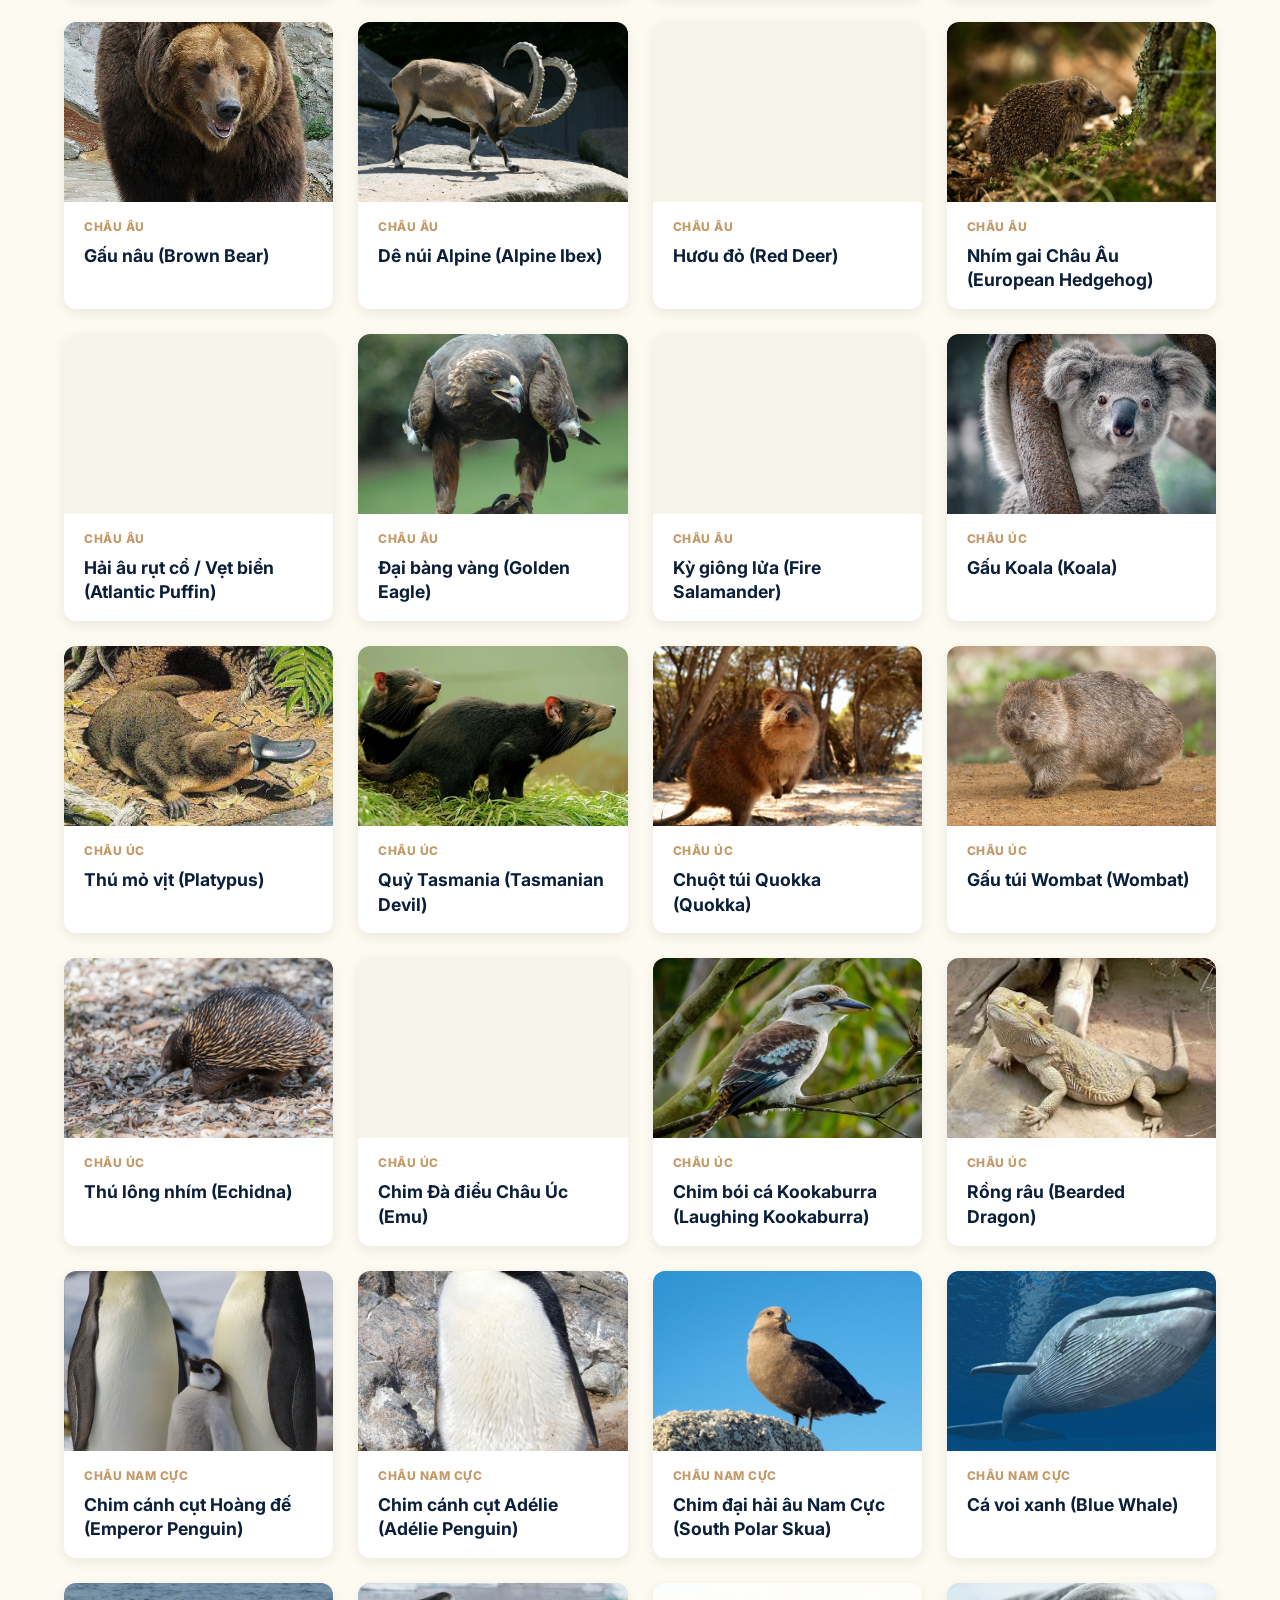
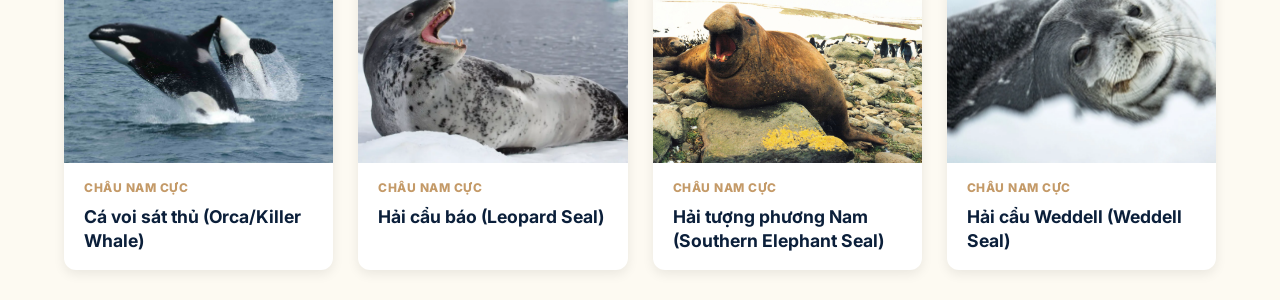
==== commit a81a3100: "lần 5" ====
--- a/index.html
+++ b/index.html
@@ -20,7 +20,8 @@
   </head>
 
   <body>
-
+    <div id="fb-root"></div>
+    <script async defer crossorigin="anonymous" src="https://connect.facebook.net/vi_VN/sdk.js#xfbml=1&version=v19.0" nonce="xyz"></script>
     <!-- ================= HEADER ================= -->
 
     <header>
@@ -318,6 +319,7 @@
       <!-- Card động vật -->
       <div class="grid" id="list"></div>
 
+      
     </main>
 
     <!-- ================= MODAL ================= -->
@@ -544,116 +546,101 @@
 
 
 
-    <!-- ================= GAME FLOAT BUTTON ================= -->
-
-    <button
-      class="game-float-btn"
-      onclick="openQuiz()"
-    >
-      🐾
+   
+    <!-- ================= FLOATING TOOLBAR ================= -->
+    <div class="floating-toolbar">
+      <button class="action-btn" onclick="openCommunity()" title="Cộng đồng thảo luận">💬</button>
+      <button class="action-btn" onclick="openCharity()" title="Quỹ bảo tồn">💖</button>
+      <button class="action-btn game-btn" onclick="openQuiz()" title="Wild Quiz">🐾</button>
+    </div>
+
+    <!-- ================= CHARITY SIDEBAR ================= -->
+    <div class="side-panel" id="charitySidebar">
+      <div class="side-panel-header">
+        <h2>💖 Quỹ Bảo Tồn</h2>
+        <button class="side-panel-close" onclick="closeSidebars()">✕</button>
+      </div>
+      <div class="side-panel-content">
+        <div class="charity-box">
+          <p class="charity-desc">Mỗi điểm bạn ghi được trong Wild Quiz sẽ góp phần bảo vệ động vật hoang dã. Hãy cùng đạt 10,000 điểm!</p>
+          
+          <div class="progress-wrapper">
+            <div class="progress-bg">
+              <div class="progress-fill" id="charity-progress-fill"></div>
+            </div>
+            <div class="progress-text">
+              <span id="charity-current-score">0</span> / 10,000 Điểm
+            </div>
+          </div>
+
+          <button id="donate-btn" class="donate-btn" style="display: none;" onclick="window.open('https://docs.google.com/forms/', '_blank')">
+            🎁 Quyên góp ngay!
+          </button>
+        </div>
+      </div>
+    </div>
+
+    <!-- ================= COMMUNITY SIDEBAR ================= -->
+    <div class="side-panel" id="communitySidebar">
+      <div class="side-panel-header">
+        <h2>💬 Cộng Đồng</h2>
+        <button class="side-panel-close" onclick="closeSidebars()">✕</button>
+      </div>
+      <div class="side-panel-content">
+        <!-- Plugin Facebook -->
+        <div class="fb-comments" data-href="https://wildsphere.com" data-width="100%" data-numposts="5"></div>
+      </div>
+    </div>
+
+
+
+    <!-- ================= QUIZ SIDEBAR ================= -->
+
+
+   <div class="quiz-sidebar" id="quizOverlay">
+  <!-- HEADER -->
+  <div class="quiz-sidebar-header">
+    <h2>🌿 Wild Quiz</h2>
+    <button class="quiz-close-btn" onclick="closeSidebars()">✕</button>
+  </div>
+
+  <!-- CONTENT -->
+  <div class="quiz-sidebar-content">
+    
+    <!-- CÂU HỎI -->
+    <h2 id="cau-hoi" class="quiz-question">Đang tải câu hỏi...</h2>
+
+    <!-- ĐÁP ÁN -->
+    <div class="quiz-answers" id="quiz-answers-container">
+      <button class="btn-answer" onclick="checkAnswer(0)">A. Đáp án A</button>
+      <button class="btn-answer" onclick="checkAnswer(1)">B. Đáp án B</button>
+      <button class="btn-answer" onclick="checkAnswer(2)">C. Đáp án C</button>
+      <button class="btn-answer" onclick="checkAnswer(3)">D. Đáp án D</button>
+    </div>
+
+    <!-- THÔNG BÁO -->
+    <div id="thong-bao" class="quiz-message"></div>
+
+    <!-- EXPLANATION (Giải thích) -->
+    <div id="quizExplanation" class="quiz-explanation" style="display: none;"></div>
+
+    <!-- NÚT CHUYỂN CÂU (Ẩn mặc định) -->
+    <button id="btn-next-question" class="quiz-next-btn" onclick="nextQuestion()" style="display: none;">
+      Câu tiếp theo ➔
     </button>
+
+    <!-- ĐIỂM -->
+    <div id="diem-so" class="quiz-score-box">⭐ Điểm: 0</div>
+  </div>
+</div>
+
+
     
 
-
-
-    <!-- ================= QUIZ SIDEBAR ================= -->
-
-    <div
-      class="quiz-sidebar"
-      id="quizOverlay"
-    >
-
-      <!-- HEADER -->
-
-      <div class="quiz-sidebar-header">
-
-        <h2>
-          🌿 Wild Quiz
-        </h2>
-
-        <button
-          class="quiz-close-btn"
-          onclick="closeQuiz()"
-        >
-          ✕
-        </button>
-
-      </div>
-
-      <!-- CONTENT -->
-
-      
-<div class="quiz-sidebar-content">
-
-  <!-- LOGO -->
-  <div class="quiz-logo">
-    
-  </div>
-
-  <!-- CÂU HỎI -->
-  <h2
-    id="cau-hoi"
-    class="quiz-question"
-  >
-    Đang tải câu hỏi...
-  </h2>
-
-  <!-- ĐÁP ÁN -->
-  <div class="quiz-answers">
-
-    <button
-      class="nut-dap-an"
-      onclick="checkAnswer(0)"
-    >
-      A. Đáp án A
-    </button>
-
-    <button
-      class="nut-dap-an"
-      onclick="checkAnswer(1)"
-    >
-      B. Đáp án B
-    </button>
-
-    <button
-      class="nut-dap-an"
-      onclick="checkAnswer(2)"
-    >
-      C. Đáp án C
-    </button>
-
-    <button
-      class="nut-dap-an"
-      onclick="checkAnswer(3)"
-    >
-      D. Đáp án D
-    </button>
-
-  </div>
-
-  <!-- THÔNG BÁO -->
-  <div id="thong-bao"></div>
-
-  <!-- EXPLANATION -->
-  <div
-    id="quizExplanation"
-    class="quiz-explanation"
-  ></div>
-
-  <!-- ĐIỂM -->
-  <div id="diem-so">
-    ⭐ Điểm: 0
-  </div>
-
-</div>
-```
-
-    
-
     <!-- ================= JAVASCRIPT ================= -->
 
+   <script src="storage.js"></script>
     <script src="script.js"></script>
-
     <script src="quiz.js"></script>
 
   </body>
--- a/style.css
+++ b/style.css
@@ -1031,560 +1031,403 @@
     right: 10px;
   }
 }
-/* ================= FLOAT GAME BUTTON ================= */
-
-.game-float-btn{
-
-    position:fixed;
-
-    right:25px;
-
-    bottom:25px;
-
-    width:70px;
-
-    height:70px;
-
-    border:none;
-
-    border-radius:50%;
-
-    background:linear-gradient(135deg,#cbc0ab,#f4ecda);
-
-    color:white;
-
-    font-size:32px;
-
-    cursor:pointer;
-
-    z-index:9999;
-
-    box-shadow:0 10px 30px rgba(0,0,0,0.3);
-
-    transition:0.3s;
-}
-
-.game-float-btn:hover{
-
-    transform:scale(1.1);
-}
-
-
+/* ================= FLOAT BUTTON ================= */
+.game-float-btn {
+  position: fixed;
+  right: 25px;
+  bottom: 25px;
+  width: 70px;
+  height: 70px;
+  border: none;
+  border-radius: 50%;
+  background: var(--primary-dark);
+  color: var(--accent);
+  font-size: 32px;
+  cursor: pointer;
+  z-index: 9999;
+  box-shadow: 0 10px 30px rgba(11, 31, 58, 0.4);
+  transition: all 0.3s cubic-bezier(0.25, 1, 0.5, 1);
+  border: 2px solid var(--accent);
+}
+
+.game-float-btn:hover {
+  transform: scale(1.1) rotate(10deg);
+  background: var(--accent);
+  color: var(--white);
+  border-color: var(--primary-dark);
+}
 
 /* ================= SIDEBAR ================= */
-
-.quiz-sidebar{
-
-    position:fixed;
-
-    top:0;
-
-    right:-420px;
-
-    width:400px;
-
-    max-width:100%;
-
-    height:100vh;
-
-    background:white;
-
-    z-index:10000;
-
-    box-shadow:-10px 0 30px rgba(0,0,0,0.2);
-
-    transition:0.4s ease;
-}
-
-.quiz-sidebar.active{
-
-    right:0;
-}
-
-
+.quiz-sidebar {
+  position: fixed;
+  top: 0;
+  right: -450px; /* Tăng độ rộng */
+  width: 450px;
+  max-width: 100%;
+  height: 100vh;
+  background: var(--bg-light); /* Màu nền kem */
+  z-index: 10000;
+  box-shadow: -10px 0 40px rgba(11, 31, 58, 0.3);
+  transition: 0.4s cubic-bezier(0.25, 1, 0.5, 1);
+  display: flex;
+  flex-direction: column;
+}
+
+.quiz-sidebar.active {
+  right: 0;
+}
 
 /* ================= HEADER ================= */
-
-.quiz-sidebar-header{
-
-    background:linear-gradient(135deg,#16a34a,#22c55e);
-
-    color:white;
-
-    padding:20px;
-
-    display:flex;
-
-    justify-content:space-between;
-
-    align-items:center;
-}
-
-
+.quiz-sidebar-header {
+  background: var(--primary-dark); /* Màu xanh đen */
+  color: var(--accent); /* Chữ vàng đồng */
+  padding: 20px 25px;
+  display: flex;
+  justify-content: space-between;
+  align-items: center;
+  border-bottom: 3px solid var(--accent);
+}
+
+.quiz-sidebar-header h2 {
+  font-size: 1.5rem;
+  font-weight: 800;
+  letter-spacing: 1px;
+}
+
+.quiz-close-btn {
+  border: none;
+  background: none;
+  color: var(--white);
+  font-size: 28px;
+  cursor: pointer;
+  transition: 0.2s;
+}
+
+.quiz-close-btn:hover {
+  color: var(--accent);
+  transform: scale(1.1);
+}
 
 /* ================= CONTENT ================= */
-
-.quiz-sidebar-content{
-
-    padding:25px;
-
-    overflow-y:auto;
-
-    height:calc(100vh - 90px);
-}
-
-
-
-/* ================= CLOSE BUTTON ================= */
-
-.quiz-close-btn{
-
-    border:none;
-
-    background:none;
-
-    color:white;
-
-    font-size:28px;
-
-    cursor:pointer;
-}
-
-
+.quiz-sidebar-content {
+  padding: 30px 25px;
+  overflow-y: auto;
+  flex: 1;
+}
 
 /* ================= QUESTION ================= */
-
-.quiz-question{
-
-    font-size:24px;
-
-    margin-bottom:25px;
-
-    color:#0f172a;
-}
-
-
+.quiz-question {
+  font-size: 1.25rem;
+  font-weight: 700;
+  line-height: 1.5;
+  margin-bottom: 25px;
+  color: var(--primary-dark);
+}
 
 /* ================= ANSWERS ================= */
-
-.quiz-answers{
-
-    display:flex;
-
-    flex-direction:column;
-
-    gap:15px;
-}
-
-.btn-answer{
-
-    border:none;
-
-    padding:16px;
-
-    border-radius:15px;
-
-    background:#e2e8f0;
-
-    font-size:16px;
-
-    font-weight:bold;
-
-    cursor:pointer;
-
-    transition:0.2s;
-}
-
-.btn-answer:hover{
-
-    background:#cbd5e1;
-
-    transform:translateY(-2px);
-}
-
-
+.quiz-answers {
+  display: flex;
+  flex-direction: column;
+  gap: 12px;
+}
+
+.btn-answer {
+  border: 2px solid transparent;
+  padding: 16px 20px;
+  border-radius: 12px;
+  background: #ffffff;
+  color: var(--primary-dark);
+  font-size: 1rem;
+  font-weight: 600;
+  text-align: left;
+  cursor: pointer;
+  transition: all 0.2s ease;
+  box-shadow: 0 4px 10px rgba(0, 0, 0, 0.04);
+}
+
+.btn-answer:hover:not(:disabled) {
+  background: #fdfaf2;
+  border-color: var(--accent);
+  transform: translateY(-2px);
+  box-shadow: 0 6px 15px rgba(196, 154, 104, 0.2);
+}
+
+.btn-answer:disabled {
+  cursor: not-allowed;
+  opacity: 0.8;
+}
+
+/* ================= BUTTON STATES (RIGHT/WRONG) ================= */
+.correct {
+  background: #e8f5e9 !important;
+  border-color: #2e7d32 !important;
+  color: #1b5e20 !important;
+  animation: correctAnim 0.5s ease;
+}
+
+.wrong {
+  background: #ffebee !important;
+  border-color: #c62828 !important;
+  color: #b71c1c !important;
+  animation: shake 0.4s ease;
+}
+
+/* ================= MESSAGE ================= */
+.quiz-message {
+  margin-top: 20px;
+  text-align: center;
+  font-size: 1.3rem;
+  font-weight: 800;
+}
+
+.correct-text {
+  color: #2e7d32;
+}
+
+.wrong-text {
+  color: #c62828;
+}
+
+/* ================= EXPLANATION ================= */
+.quiz-explanation {
+  margin-top: 20px;
+  padding: 15px 20px;
+  border-radius: 10px;
+  background: rgba(196, 154, 104, 0.1);
+  border-left: 4px solid var(--accent);
+  color: var(--primary-dark);
+  line-height: 1.6;
+  font-size: 0.95rem;
+  animation: fadeIn 0.4s ease;
+}
+
+/* ================= NEXT BUTTON ================= */
+.quiz-next-btn {
+  margin-top: 25px;
+  width: 100%;
+  padding: 16px;
+  border: none;
+  border-radius: 12px;
+  background: var(--primary-dark);
+  color: var(--white);
+  font-size: 1.1rem;
+  font-weight: 700;
+  cursor: pointer;
+  transition: 0.3s;
+  box-shadow: 0 6px 14px rgba(11, 31, 58, 0.22);
+}
+
+.quiz-next-btn:hover {
+  background: var(--accent);
+  transform: translateY(-2px);
+}
 
 /* ================= SCORE ================= */
-
-.quiz-score-box{
-
-    margin-top:25px;
-
-    font-size:20px;
-
-    font-weight:bold;
-
-    color:#16a34a;
-}
-
-
-
-/* ================= ANIMATION ================= */
-
-.correct{
-
-    background:#22c55e !important;
-
-    color:white;
-
-    animation:correctAnim 0.5s;
-}
-
-.wrong{
-
-    background:#ef4444 !important;
-
-    color:white;
-
-    animation:shake 0.4s;
-}
-
-@keyframes shake{
-
-    0%{transform:translateX(0);}
-    25%{transform:translateX(-5px);}
-    50%{transform:translateX(5px);}
-    75%{transform:translateX(-5px);}
-    100%{transform:translateX(0);}
-}
-
-@keyframes correctAnim{
-
-    50%{
-        transform:scale(1.08);
-        box-shadow:0 0 25px #22c55e;
-    }
-}
-/* ================= FLOAT BUTTON ================= */
-
-.game-float-btn{
-
-    position:fixed;
-
-    right:25px;
-
-    bottom:25px;
-
-    width:70px;
-
-    height:70px;
-
-    border:none;
-
-    border-radius:50%;
-
-    background:linear-gradient(135deg,#22c55e,#16a34a);
-
-    color:white;
-
-    font-size:32px;
-
-    cursor:pointer;
-
-    z-index:9999;
-
-    box-shadow:0 10px 30px rgba(0,0,0,0.3);
-
-    transition:0.3s;
-}
-
-.game-float-btn:hover{
-
-    transform:scale(1.1);
-}
-
-
-
-/* ================= SIDEBAR ================= */
-
-.quiz-sidebar{
-
-    position:fixed;
-
-    top:0;
-
-    right:-420px;
-
-    width:400px;
-
-    max-width:100%;
-
-    height:100vh;
-
-    background:white;
-
-    z-index:10000;
-
-    box-shadow:-10px 0 30px rgba(0,0,0,0.2);
-
-    transition:0.4s ease;
-}
-
-.quiz-sidebar.active{
-
-    right:0;
-}
-
-
-
-/* ================= HEADER ================= */
-
-.quiz-sidebar-header{
-
-    background:linear-gradient(135deg,#16a34a,#22c55e);
-
-    color:white;
-
-    padding:20px;
-
-    display:flex;
-
-    justify-content:space-between;
-
-    align-items:center;
-}
-
-
-
-/* ================= CONTENT ================= */
-
-.quiz-sidebar-content{
-
-    padding:25px;
-
-    overflow-y:auto;
-
-    height:calc(100vh - 90px);
-}
-
-
-
-/* ================= CLOSE ================= */
-
-.quiz-close-btn{
-
-    border:none;
-
-    background:none;
-
-    color:white;
-
-    font-size:28px;
-
-    cursor:pointer;
-}
-
-
-
-/* ================= QUESTION ================= */
-
-.quiz-question{
-
-    font-size:24px;
-
-    margin-bottom:25px;
-
-    color:#0f172a;
-}
-
-
-
-/* ================= ANSWERS ================= */
-
-.quiz-answers{
-
-    display:flex;
-
-    flex-direction:column;
-
-    gap:15px;
-}
-
-.btn-answer{
-
-    border:none;
-
-    padding:16px;
-
-    border-radius:15px;
-
-    background:#e2e8f0;
-
-    font-size:16px;
-
-    font-weight:bold;
-
-    cursor:pointer;
-
-    transition:0.2s;
-}
-
-.btn-answer:hover{
-
-    background:#cbd5e1;
-
-    transform:translateY(-2px);
-}
-
-
-
-/* ================= MESSAGE ================= */
-
-.quiz-message{
-
-    margin-top:20px;
-
-    text-align:center;
-
-    font-size:20px;
-
-    font-weight:bold;
-}
-
-.correct-text{
-
-    color:#16a34a;
-}
-
-.wrong-text{
-
-    color:#ef4444;
-}
-
-
-
-/* ================= EXPLANATION ================= */
-
-.quiz-explanation{
-
-    margin-top:20px;
-
-    padding:15px;
-
-    border-radius:15px;
-
-    background:#f1f5f9;
-
-    color:#334155;
-
-    line-height:1.6;
-
-    font-size:15px;
-
-    animation:fadeIn 0.4s;
-}
-
-
-
-/* ================= SCORE ================= */
-
-.quiz-score-box{
-
-    margin-top:25px;
-
-    font-size:20px;
-
-    font-weight:bold;
-
-    color:#16a34a;
-}
-
-
-
-/* ================= BUTTON STATES ================= */
-
-.correct{
-
-    background:#22c55e !important;
-
-    color:white;
-
-    animation:correctAnim 0.5s;
-}
-
-.wrong{
-
-    background:#ef4444 !important;
-
-    color:white;
-
-    animation:shake 0.4s;
-}
-
-.btn-answer:disabled{
-
-    opacity:0.7;
-
-    cursor:not-allowed;
-}
-
-
-
-/* ================= ANIMATION ================= */
-
-@keyframes shake{
-
-    0%{transform:translateX(0);}
-    25%{transform:translateX(-5px);}
-    50%{transform:translateX(5px);}
-    75%{transform:translateX(-5px);}
-    100%{transform:translateX(0);}
-}
-
-@keyframes correctAnim{
-
-    50%{
-        transform:scale(1.08);
-        box-shadow:0 0 25px #22c55e;
-    }
-}
-
-@keyframes fadeIn{
-
-    from{
-        opacity:0;
-        transform:translateY(10px);
-    }
-
-    to{
-        opacity:1;
-        transform:translateY(0);
-    }
-}
-.dap-an-container {
+.quiz-score-box {
+  margin-top: 25px;
+  font-size: 1.2rem;
+  font-weight: 800;
+  color: var(--accent);
+  text-align: center;
+  padding-top: 20px;
+  border-top: 2px dashed rgba(11, 31, 58, 0.1);
+}
+
+/* ================= ANIMATIONS ================= */
+@keyframes shake {
+  0% { transform: translateX(0); }
+  25% { transform: translateX(-5px); }
+  50% { transform: translateX(5px); }
+  75% { transform: translateX(-5px); }
+  100% { transform: translateX(0); }
+}
+
+@keyframes correctAnim {
+  50% {
+    transform: scale(1.03);
+  }
+}
+
+@keyframes fadeIn {
+  from {
+    opacity: 0;
+    transform: translateY(10px);
+  }
+  to {
+    opacity: 1;
+    transform: translateY(0);
+  }
+}
+
+/* ================= FLOATING TOOLBAR ================= */
+.floating-toolbar {
+  position: fixed;
+  right: 25px;
+  bottom: 25px;
   display: flex;
   flex-direction: column;
-  gap: 18px;
-  margin-top: 25px;
-}
-
-.nut-dap-an {
+  gap: 15px;
+  z-index: 9999;
+}
+
+.action-btn {
+  width: 60px;
+  height: 60px;
+  border: none;
+  border-radius: 50%;
+  background: var(--white);
+  color: var(--primary-dark);
+  font-size: 24px;
+  cursor: pointer;
+  box-shadow: 0 5px 20px rgba(11, 31, 58, 0.15);
+  transition: all 0.3s cubic-bezier(0.25, 1, 0.5, 1);
+  border: 2px solid #e0e0e0;
+  display: flex;
+  align-items: center;
+  justify-content: center;
+}
+
+.action-btn.game-btn {
+  width: 70px;
+  height: 70px;
+  background: var(--primary-dark);
+  color: var(--accent);
+  font-size: 30px;
+  border: 2px solid var(--accent);
+  box-shadow: 0 10px 30px rgba(11, 31, 58, 0.4);
+}
+
+.action-btn:hover {
+  transform: scale(1.1) translateX(-5px);
+  border-color: var(--accent);
+}
+.action-btn.game-btn:hover {
+  transform: scale(1.1) rotate(10deg);
+  background: var(--accent);
+  color: var(--white);
+  border-color: var(--primary-dark);
+}
+
+/* ================= GENERAL SIDE PANELS ================= */
+.side-panel {
+  position: fixed;
+  top: 0;
+  right: -450px;
+  width: 450px;
+  max-width: 100%;
+  height: 100vh;
+  background: var(--bg-light);
+  z-index: 10000;
+  box-shadow: -10px 0 40px rgba(11, 31, 58, 0.3);
+  transition: 0.4s cubic-bezier(0.25, 1, 0.5, 1);
+  display: flex;
+  flex-direction: column;
+}
+
+.side-panel.active {
+  right: 0;
+}
+
+.side-panel-header {
+  background: var(--white);
+  padding: 20px 25px;
+  display: flex;
+  justify-content: space-between;
+  align-items: center;
+  border-bottom: 2px solid rgba(196, 154, 104, 0.3);
+}
+
+.side-panel-header h2 {
+  font-size: 1.4rem;
+  font-weight: 800;
+  color: var(--primary-dark);
+}
+
+.side-panel-close {
+  background: none;
+  border: none;
+  font-size: 24px;
+  color: var(--muted);
+  cursor: pointer;
+  transition: 0.2s;
+}
+
+.side-panel-close:hover {
+  color: #e74c3c;
+  transform: scale(1.2) rotate(90deg);
+}
+
+.side-panel-content {
+  padding: 30px 25px;
+  overflow-y: auto;
+  flex: 1;
+}
+
+/* ================= CHARITY BOX DESIGN ================= */
+.charity-box {
+  background: var(--white);
+  border-radius: 16px;
+  padding: 25px;
+  text-align: center;
+  box-shadow: 0 8px 20px rgba(11, 31, 58, 0.05);
+  border: 1px solid rgba(196, 154, 104, 0.2);
+}
+
+.charity-desc {
+  color: var(--muted);
+  font-size: 0.95rem;
+  line-height: 1.6;
+  margin-bottom: 25px;
+}
+
+.progress-wrapper {
+  margin-bottom: 25px;
+}
+
+.progress-bg {
   width: 100%;
-  padding: 18px;
-  border: none;
-  border-radius: 18px;
-  background: #dfe4ea;
-  font-size: 22px;
+  height: 20px;
+  background: #e2e8f0;
+  border-radius: 999px;
+  overflow: hidden;
+  box-shadow: inset 0 2px 4px rgba(0,0,0,0.1);
+}
+
+.progress-fill {
+  height: 100%;
+  width: 0%; 
+  background: linear-gradient(90deg, var(--accent), #e6b779);
+  border-radius: 999px;
+  transition: width 0.8s cubic-bezier(0.25, 1, 0.5, 1);
+}
+
+.progress-text {
+  margin-top: 12px;
   font-weight: 700;
-  cursor: pointer;
-  transition: 0.25s;
-}
-
-.nut-dap-an:hover {
-  background: #ffcc80;
-  transform: scale(1.02);
-}
-
-#thong-bao {
-  margin-top: 20px;
-  font-size: 26px;
-  font-weight: bold;
-  text-align: center;
-}
-
-#diem-so {
-  margin-top: 20px;
-  font-size: 28px;
-  font-weight: bold;
-  color: #22aa44;
-}
+  color: var(--primary-dark);
+}
+
+#charity-current-score {
+  color: var(--accent);
+  font-size: 1.2rem;
+}
+
+.donate-btn {
+  width: 100%;
+  padding: 14px;
+  background: var(--primary-dark);
+  color: var(--accent);
+  font-size: 1.1rem;
+  font-weight: 800;
+  border: 2px solid var(--accent);
+  border-radius: 12px;
+  cursor: pointer;
+  transition: 0.3s;
+  animation: pulse 2s infinite;
+}
+
+.donate-btn:hover {
+  background: var(--accent);
+  color: var(--white);
+  border-color: var(--primary-dark);
+}
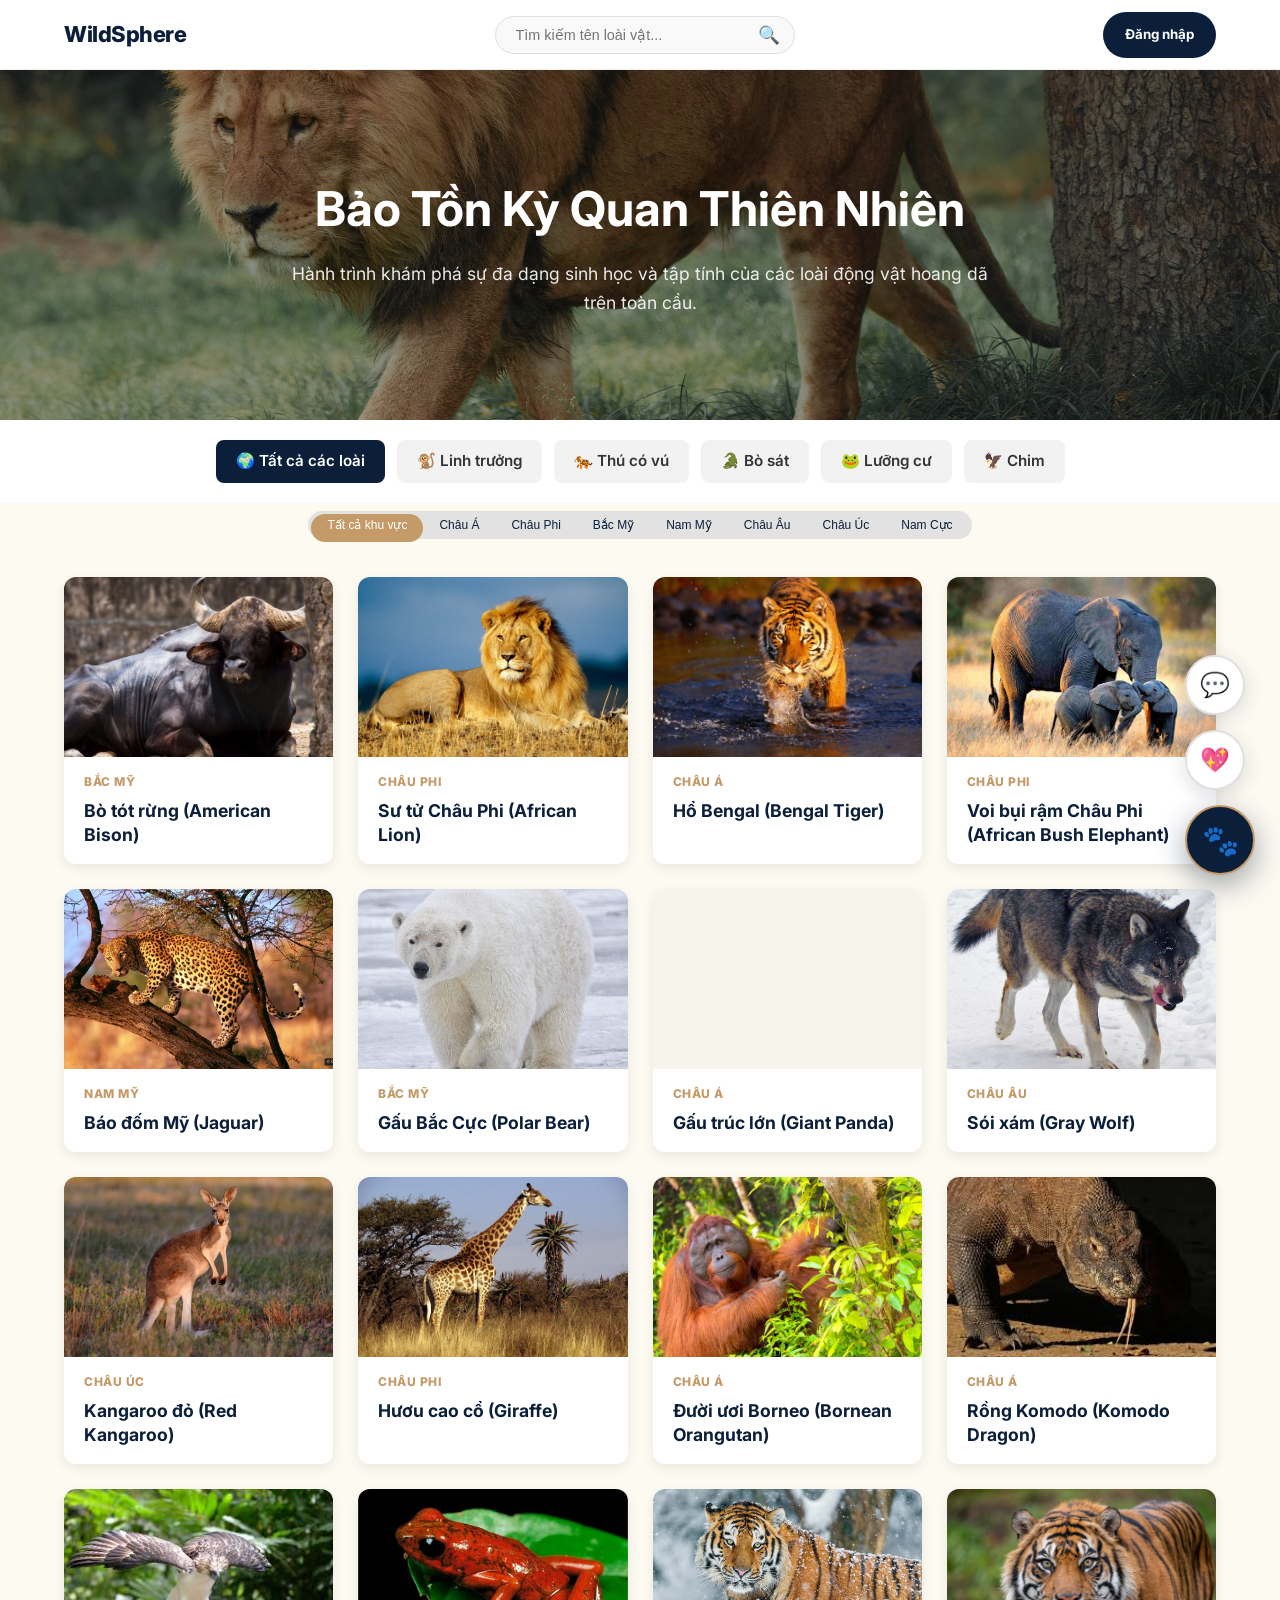
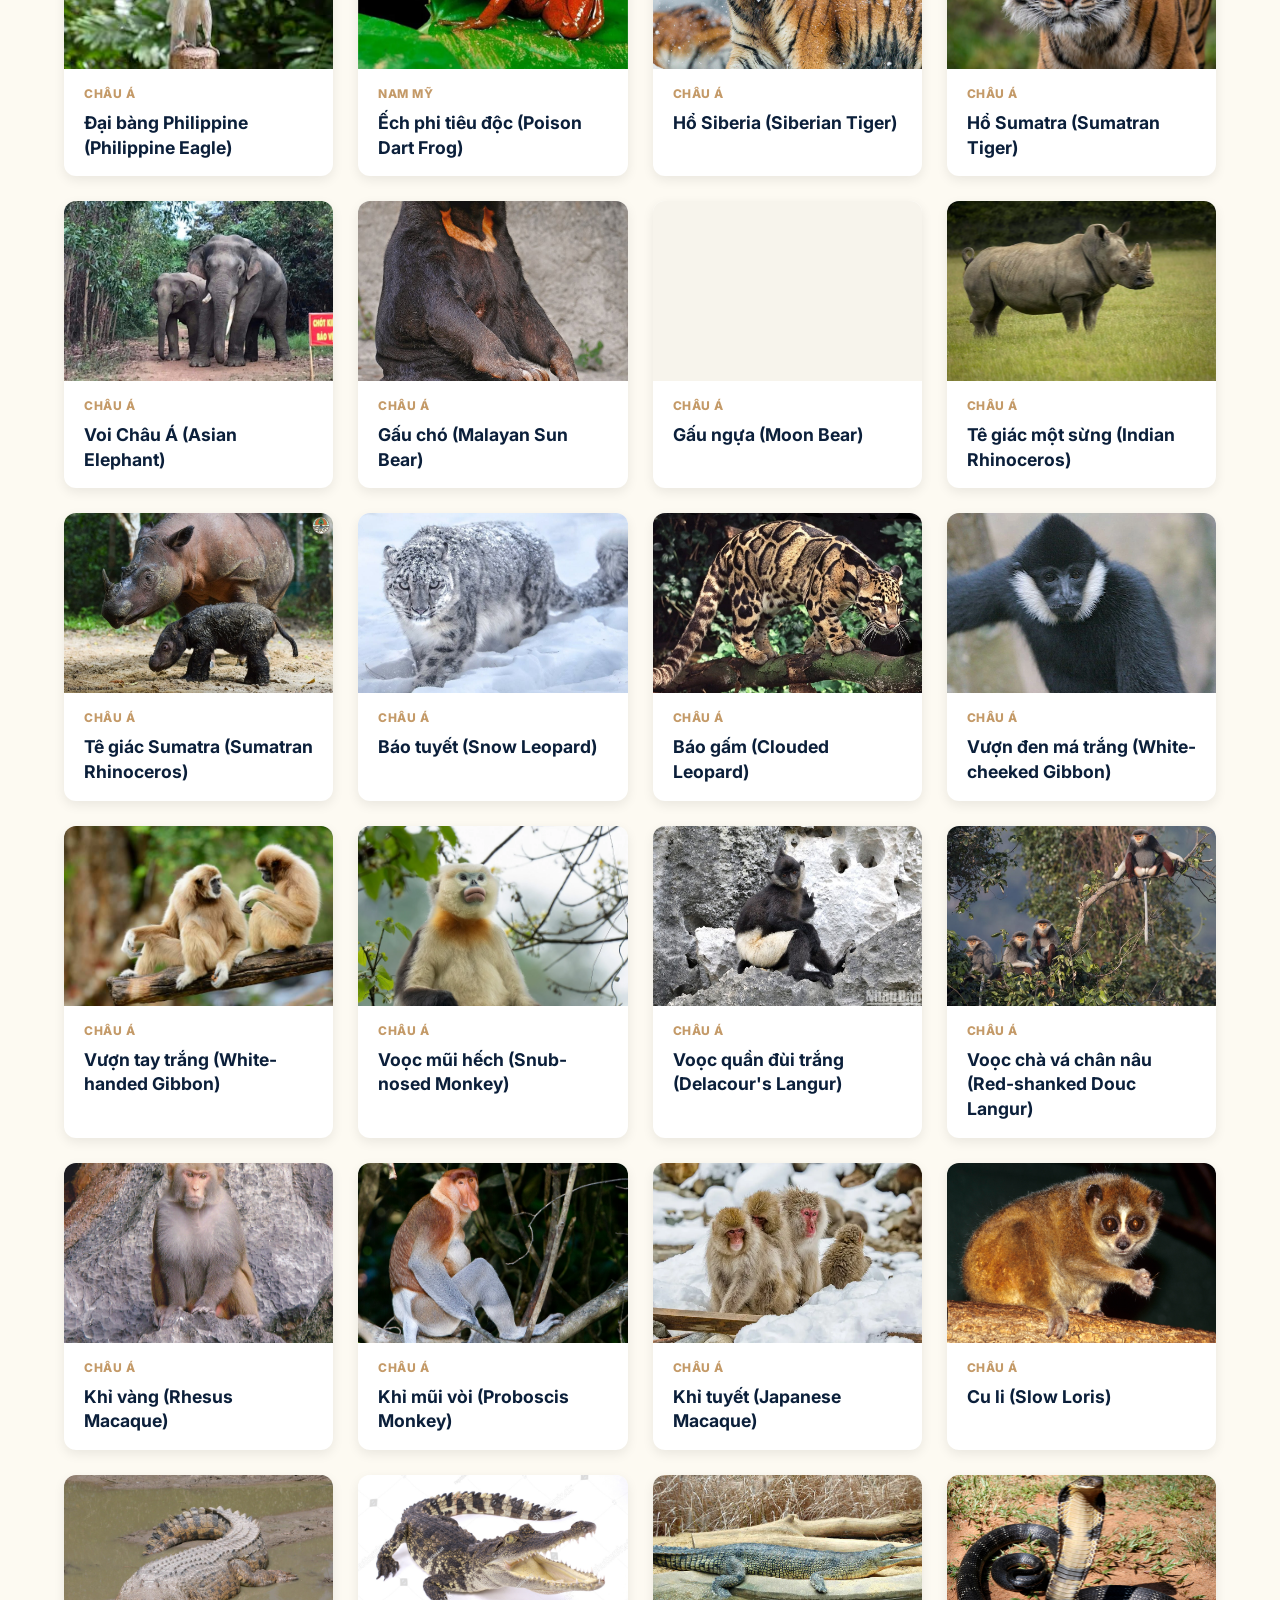
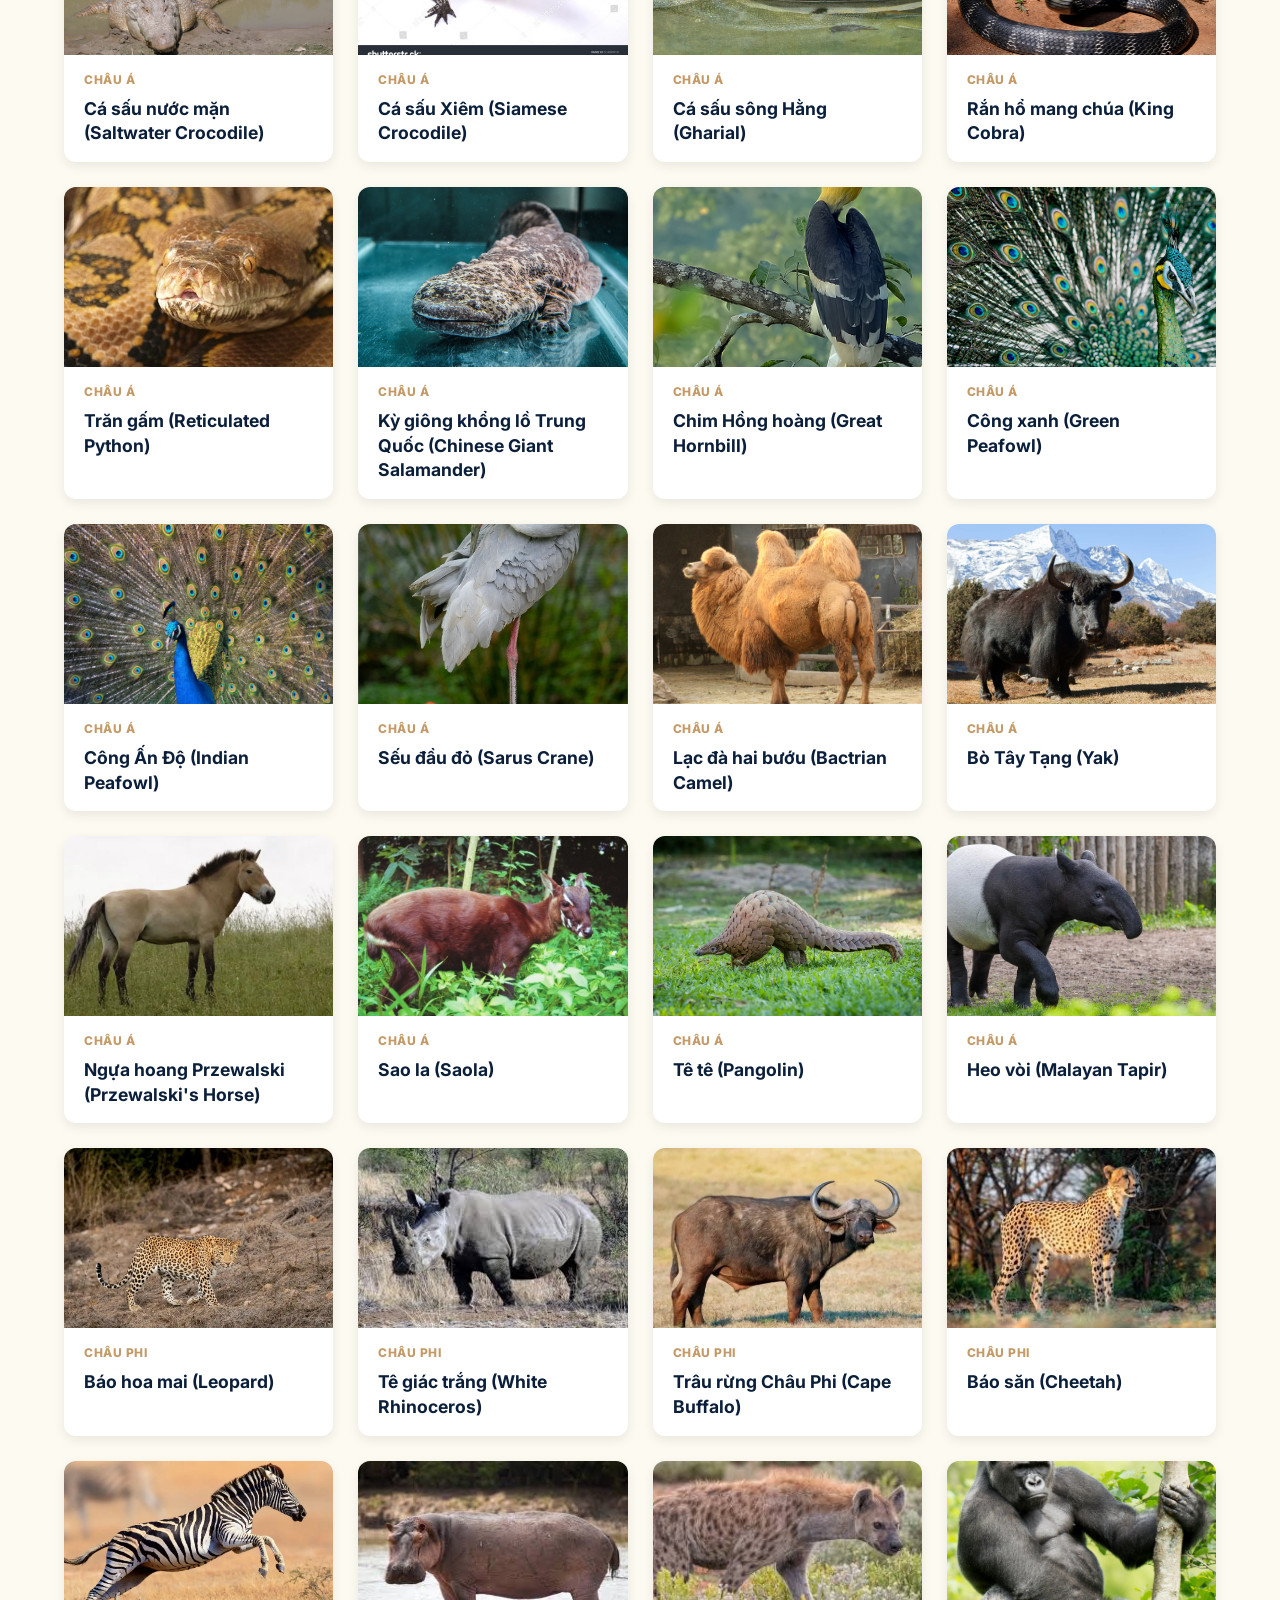
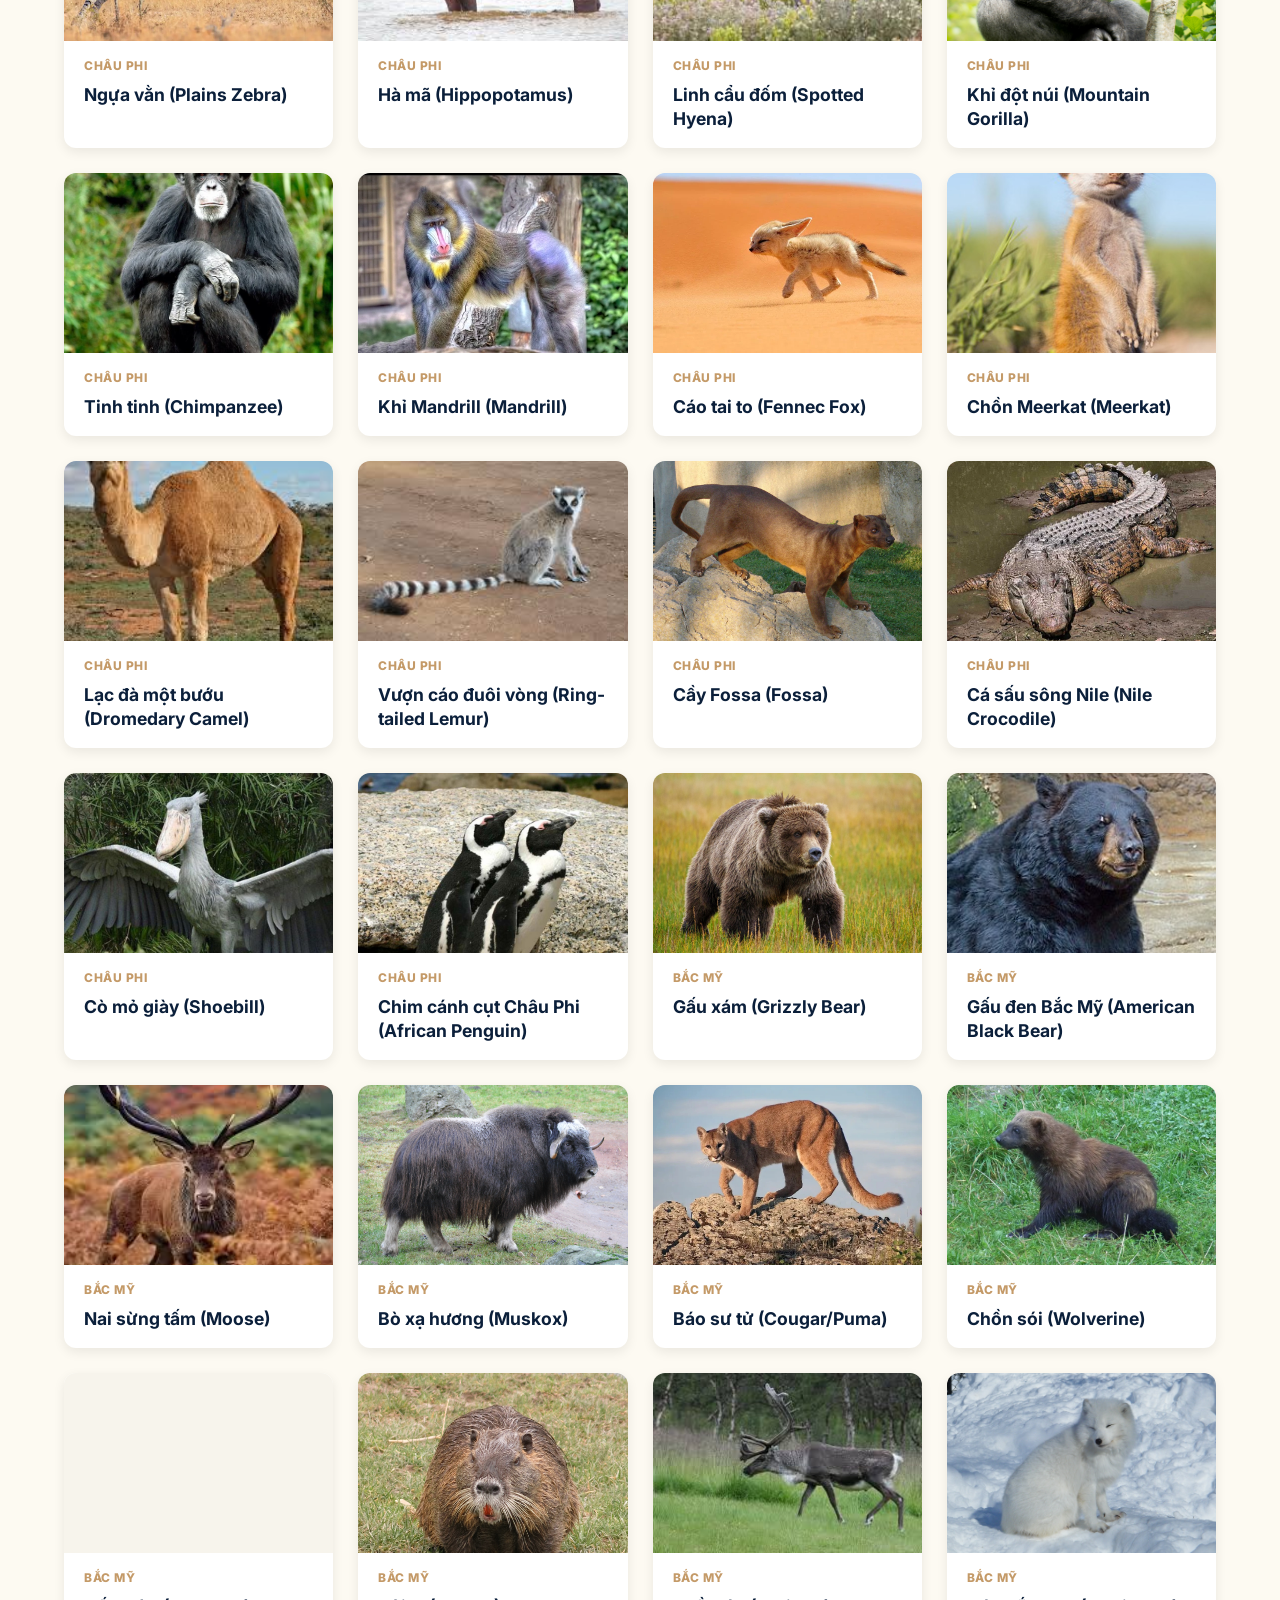
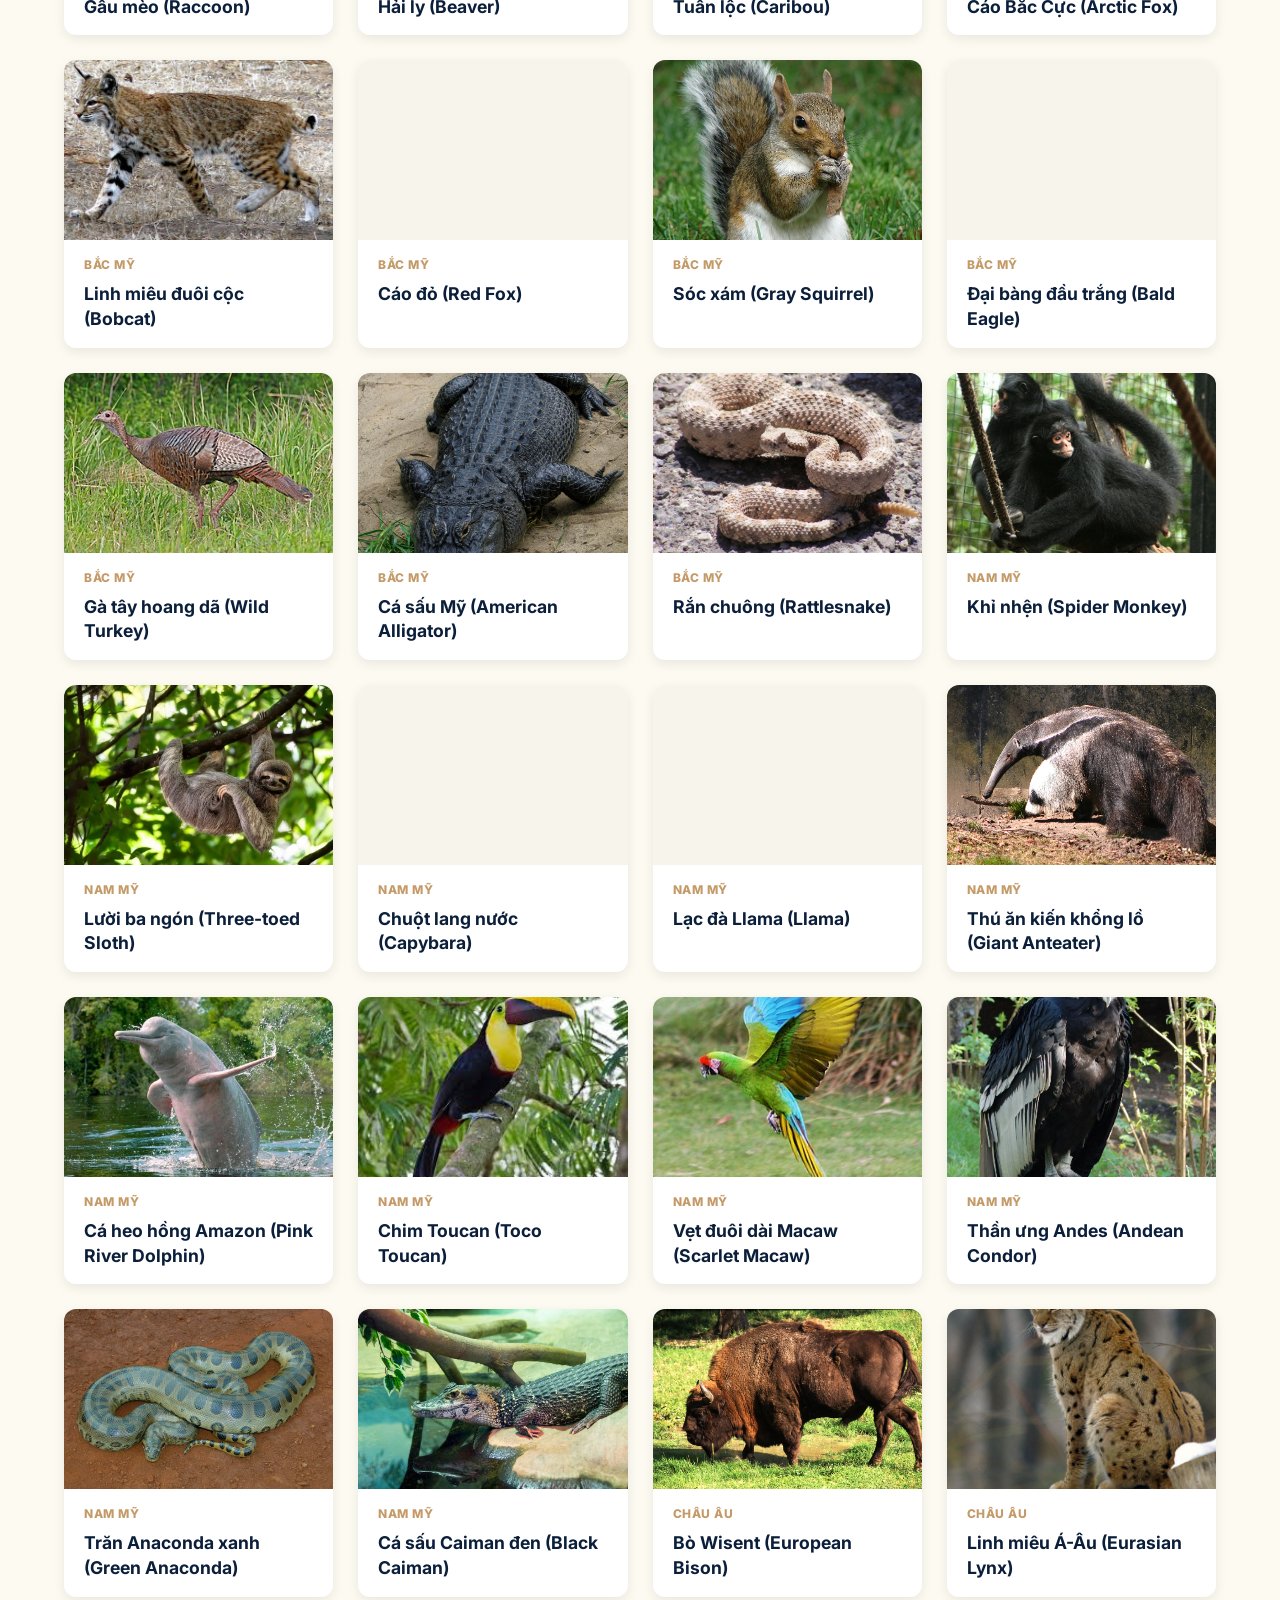
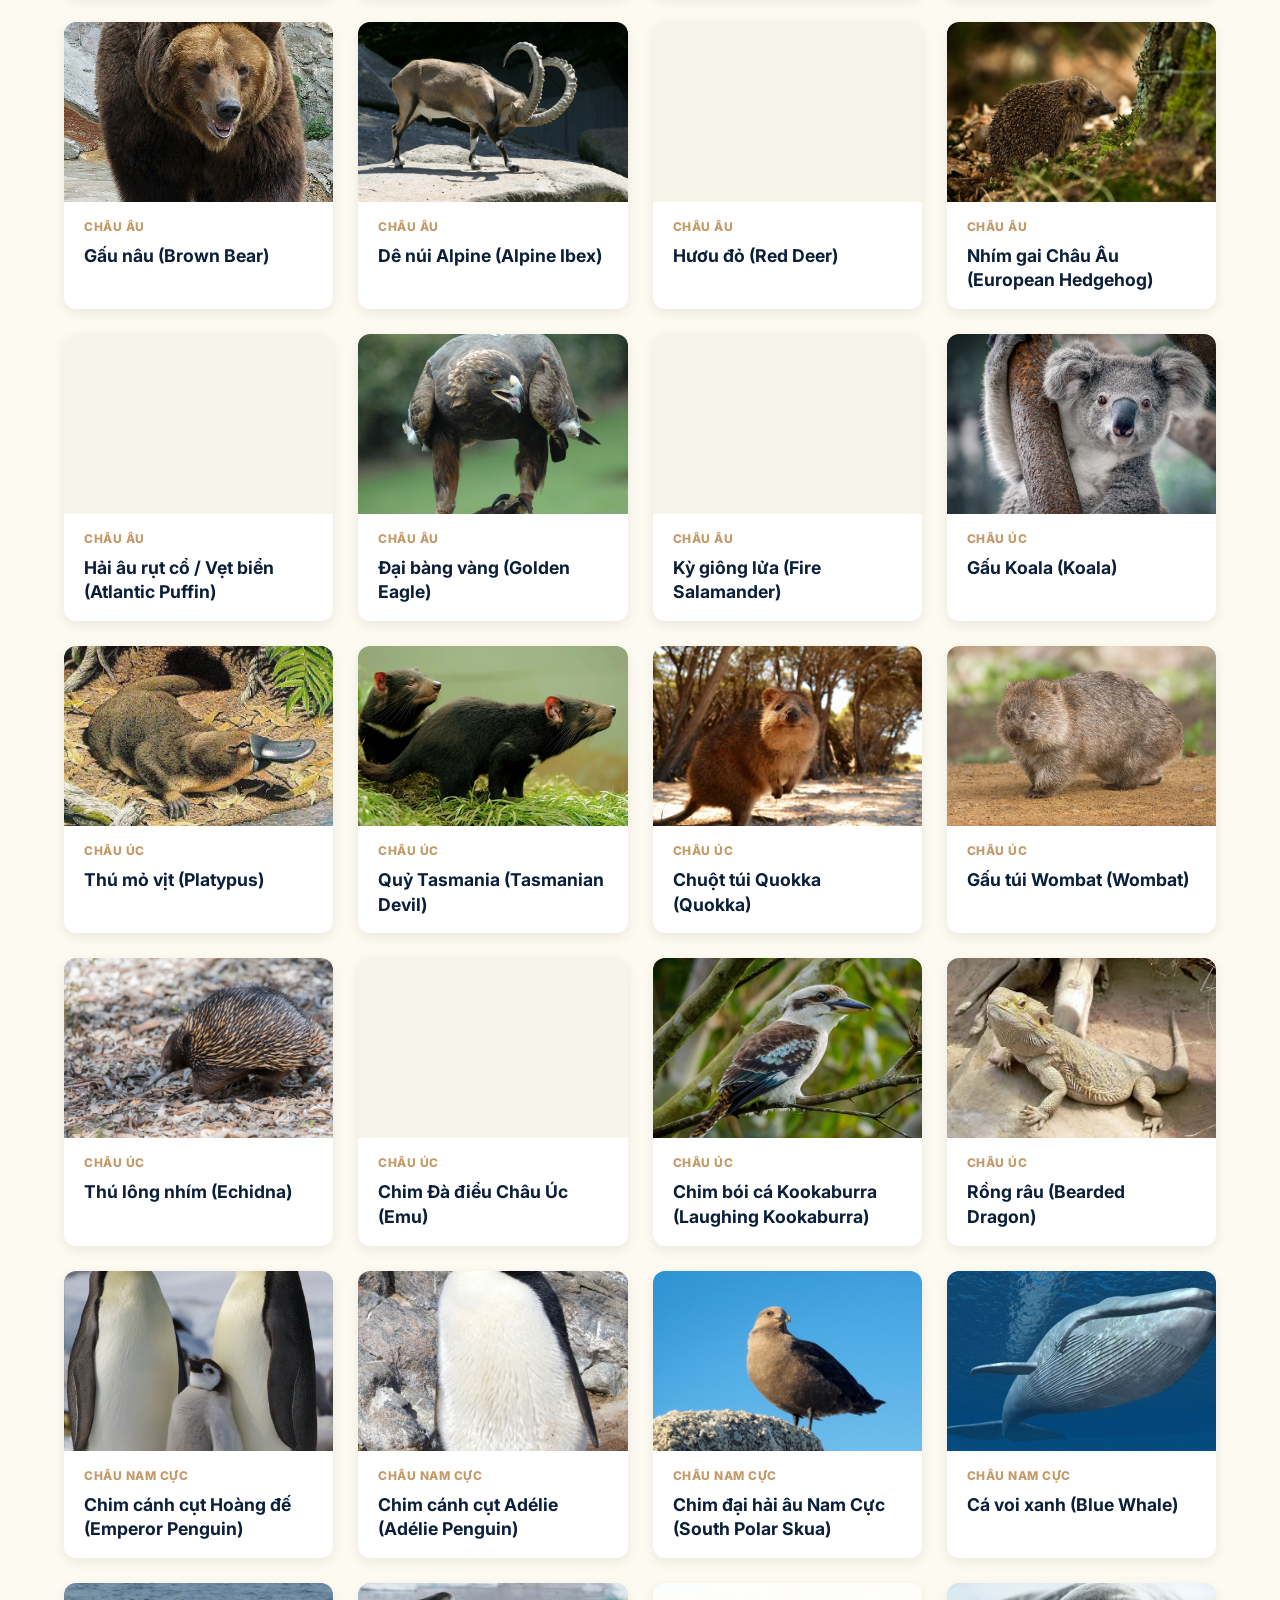
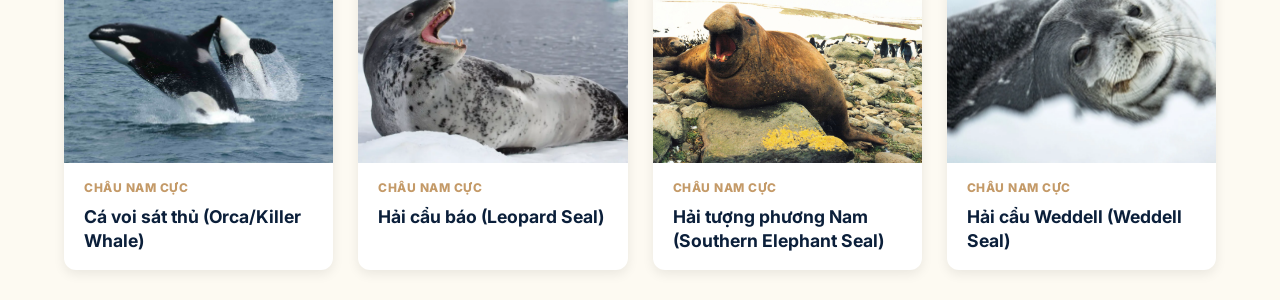
==== commit 6e5bbf70: "lần 6" ====
--- a/index.html
+++ b/index.html
@@ -20,8 +20,7 @@
   </head>
 
   <body>
-    <div id="fb-root"></div>
-    <script async defer crossorigin="anonymous" src="https://connect.facebook.net/vi_VN/sdk.js#xfbml=1&version=v19.0" nonce="xyz"></script>
+   
     <!-- ================= HEADER ================= -->
 
     <header>
@@ -137,21 +136,21 @@
 
           </div>
 
+          <!-- KHU VỰC ĐÃ ĐĂNG NHẬP -->
           <div class="user-menu" id="userMenu">
-
-            <button
-              class="user-chip"
-              id="userChip"
-              type="button"
-              title="Đi tới Dashboard"
-              onclick="window.location.href='user-dashboard.html'"
-            ></button>
-
-            <button
-              class="logout-btn"
-              id="logoutBtn"
-              type="button"
-            >
+            
+            <!-- Hiển thị Avatar và Tên -->
+            <div class="user-greeting">
+               <span id="userChip"></span>
+            </div>
+
+            <!-- Nút vào trang cá nhân -->
+            <button class="dashboard-btn" type="button" title="Đi tới Dashboard" onclick="window.location.href='user-dashboard.html'">
+              Hồ sơ
+            </button>
+
+            <!-- Nút Đăng xuất -->
+            <button class="logout-btn" id="logoutBtn" type="button">
               Đăng xuất
             </button>
 
@@ -353,7 +352,10 @@
           <!-- RIGHT -->
           <div class="m-right">
 
-            <h2 id="m-name"></h2>
+            <div style="display: flex; justify-content: space-between; align-items: flex-start; margin-bottom: 5px; gap: 10px;">
+              <h2 id="m-name" style="margin-bottom: 0;"></h2>
+              <button id="saveAnimalBtn" class="save-btn" onclick="handleSaveClick()">🤍 Lưu loài này</button>
+            </div>
 
             <div id="m-status-container"></div>
 
@@ -587,8 +589,15 @@
         <button class="side-panel-close" onclick="closeSidebars()">✕</button>
       </div>
       <div class="side-panel-content">
-        <!-- Plugin Facebook -->
-        <div class="fb-comments" data-href="https://wildsphere.com" data-width="100%" data-numposts="5"></div>
+        <!-- Khu vực nhập bình luận (Sẽ đổi nếu chưa đăng nhập) -->
+        <div id="comment-input-section" class="comment-input-section">
+          <!-- JS sẽ tự động điền form vào đây -->
+        </div>
+        
+        <!-- Danh sách bình luận -->
+        <div class="comment-list" id="comment-list">
+          <!-- JS sẽ tự động đổ các bình luận vào đây -->
+        </div>
       </div>
     </div>
 
--- a/style.css
+++ b/style.css
@@ -257,25 +257,65 @@
   font-size: 0.95rem;
 }
 
+/* ================= KHU VỰC USER MENU HEADER ================= */
 .user-menu {
   display: none;
   align-items: center;
-  gap: 8px;
+  gap: 12px; /* Khoảng cách giữa các nút */
 }
 
 .user-menu.is-logged-in {
   display: flex;
 }
 
+/* Tên người dùng */
+.user-greeting {
+  color: var(--primary-dark);
+  font-weight: 700;
+  font-size: 0.95rem;
+  display: flex;
+  align-items: center;
+  gap: 5px;
+  margin-right: 5px;
+}
+
+/* Nút Hồ Sơ (Trang cá nhân) */
+.dashboard-btn {
+  min-height: 36px;
+  padding: 0 16px;
+  border-radius: 999px;
+  border: none;
+  background: var(--accent); /* Nút màu vàng đồng */
+  color: var(--white);
+  font-weight: 700;
+  font-family: inherit;
+  cursor: pointer;
+  transition: all 0.2s ease;
+}
+
+.dashboard-btn:hover {
+  transform: translateY(-2px);
+  box-shadow: 0 4px 10px rgba(196, 154, 104, 0.3); /* Bóng vàng phát sáng */
+}
+
+/* Nút Đăng xuất */
 .logout-btn {
   min-height: 36px;
-  padding: 0 12px;
+  padding: 0 16px;
   border-radius: 999px;
   border: 1px solid rgba(11, 31, 58, 0.18);
-  background: #fff;
+  background: var(--white);
   color: var(--primary-dark);
-  cursor: pointer;
-  white-space: nowrap;
+  font-weight: 600;
+  font-family: inherit;
+  cursor: pointer;
+  transition: all 0.2s ease;
+}
+
+.logout-btn:hover {
+  background: #ffebee; /* Chuyển nền đỏ nhạt */
+  color: #c62828; /* Chữ màu đỏ */
+  border-color: #ffcdd2;
 }
 
 /* --- HERO BANNER --- */
@@ -1061,13 +1101,16 @@
 .quiz-sidebar {
   position: fixed;
   top: 0;
-  right: -450px; /* Tăng độ rộng */
+  right: -450px;
   width: 450px;
   max-width: 100%;
   height: 100vh;
-  background: var(--bg-light); /* Màu nền kem */
+  background: var(--bg-light);
   z-index: 10000;
-  box-shadow: -10px 0 40px rgba(11, 31, 58, 0.3);
+  
+  
+  box-shadow: none; 
+  
   transition: 0.4s cubic-bezier(0.25, 1, 0.5, 1);
   display: flex;
   flex-direction: column;
@@ -1318,7 +1361,10 @@
   height: 100vh;
   background: var(--bg-light);
   z-index: 10000;
-  box-shadow: -10px 0 40px rgba(11, 31, 58, 0.3);
+  
+  
+  box-shadow: none; 
+  
   transition: 0.4s cubic-bezier(0.25, 1, 0.5, 1);
   display: flex;
   flex-direction: column;
@@ -1430,4 +1476,150 @@
   background: var(--accent);
   color: var(--white);
   border-color: var(--primary-dark);
+}
+
+/* ================= NATIVE COMMENTS SYSTEM ================= */
+.comment-input-section {
+  margin-bottom: 25px;
+  border-bottom: 2px dashed rgba(11, 31, 58, 0.1);
+  padding-bottom: 20px;
+}
+
+/* Yêu cầu đăng nhập */
+.comment-login-prompt {
+  text-align: center;
+  background: rgba(196, 154, 104, 0.1);
+  padding: 20px;
+  border-radius: 12px;
+  border: 1px solid rgba(196, 154, 104, 0.3);
+}
+
+.comment-login-prompt p {
+  color: var(--primary-dark);
+  margin-bottom: 15px;
+  font-weight: 600;
+}
+
+/* Khung nhập nội dung */
+.comment-textarea {
+  width: 100%;
+  min-height: 80px;
+  padding: 12px;
+  border: 1px solid #cfcfcf;
+  border-radius: 12px;
+  font-family: inherit;
+  font-size: 0.95rem;
+  resize: vertical;
+  margin-bottom: 10px;
+  outline: none;
+  transition: border-color 0.3s;
+}
+
+.comment-textarea:focus {
+  border-color: var(--primary-dark);
+  box-shadow: 0 0 0 3px rgba(11, 31, 58, 0.1);
+}
+
+.comment-submit-btn {
+  background: var(--primary-dark);
+  color: var(--accent);
+  border: none;
+  padding: 10px 20px;
+  border-radius: 8px;
+  font-weight: 700;
+  cursor: pointer;
+  transition: 0.2s;
+  float: right;
+}
+
+.comment-submit-btn:hover {
+  background: var(--accent);
+  color: var(--white);
+}
+
+/* Danh sách bình luận */
+.comment-list {
+  display: flex;
+  flex-direction: column;
+  gap: 15px;
+}
+
+.comment-item {
+  background: var(--white);
+  padding: 15px;
+  border-radius: 12px;
+  box-shadow: 0 4px 10px rgba(0,0,0,0.03);
+  border: 1px solid #f0f0f0;
+}
+
+.comment-header {
+  display: flex;
+  justify-content: space-between;
+  align-items: center;
+  margin-bottom: 8px;
+}
+
+.comment-author {
+  font-weight: 700;
+  color: var(--primary-dark);
+  display: flex;
+  align-items: center;
+  gap: 8px;
+}
+
+/* Avatar chữ cái đầu */
+.comment-avatar {
+  width: 32px;
+  height: 32px;
+  background: var(--accent);
+  color: var(--white);
+  border-radius: 50%;
+  display: flex;
+  align-items: center;
+  justify-content: center;
+  font-size: 0.9rem;
+  font-weight: 800;
+}
+
+.comment-time {
+  font-size: 0.75rem;
+  color: var(--muted);
+}
+
+.comment-text {
+  font-size: 0.95rem;
+  color: #333;
+  line-height: 1.5;
+  word-wrap: break-word;
+}
+
+
+.quiz-sidebar.active,
+.side-panel.active {
+  box-shadow: -5px 0 25px rgba(0, 0, 0, 0.05); /* Bóng cực mờ, không bị đen */
+}
+
+/* ================= SAVE BUTTON (MODAL) ================= */
+.save-btn {
+  background: transparent;
+  border: 1px solid var(--accent);
+  color: var(--accent);
+  padding: 6px 14px;
+  border-radius: 8px;
+  font-weight: 700;
+  font-size: 0.85rem;
+  cursor: pointer;
+  transition: all 0.2s ease;
+  white-space: nowrap;
+}
+
+.save-btn.active {
+  background: #ffebee;
+  border-color: #e53935;
+  color: #e53935;
+}
+
+.save-btn:hover {
+  transform: translateY(-2px);
+  box-shadow: 0 4px 10px rgba(0, 0, 0, 0.05);
 }
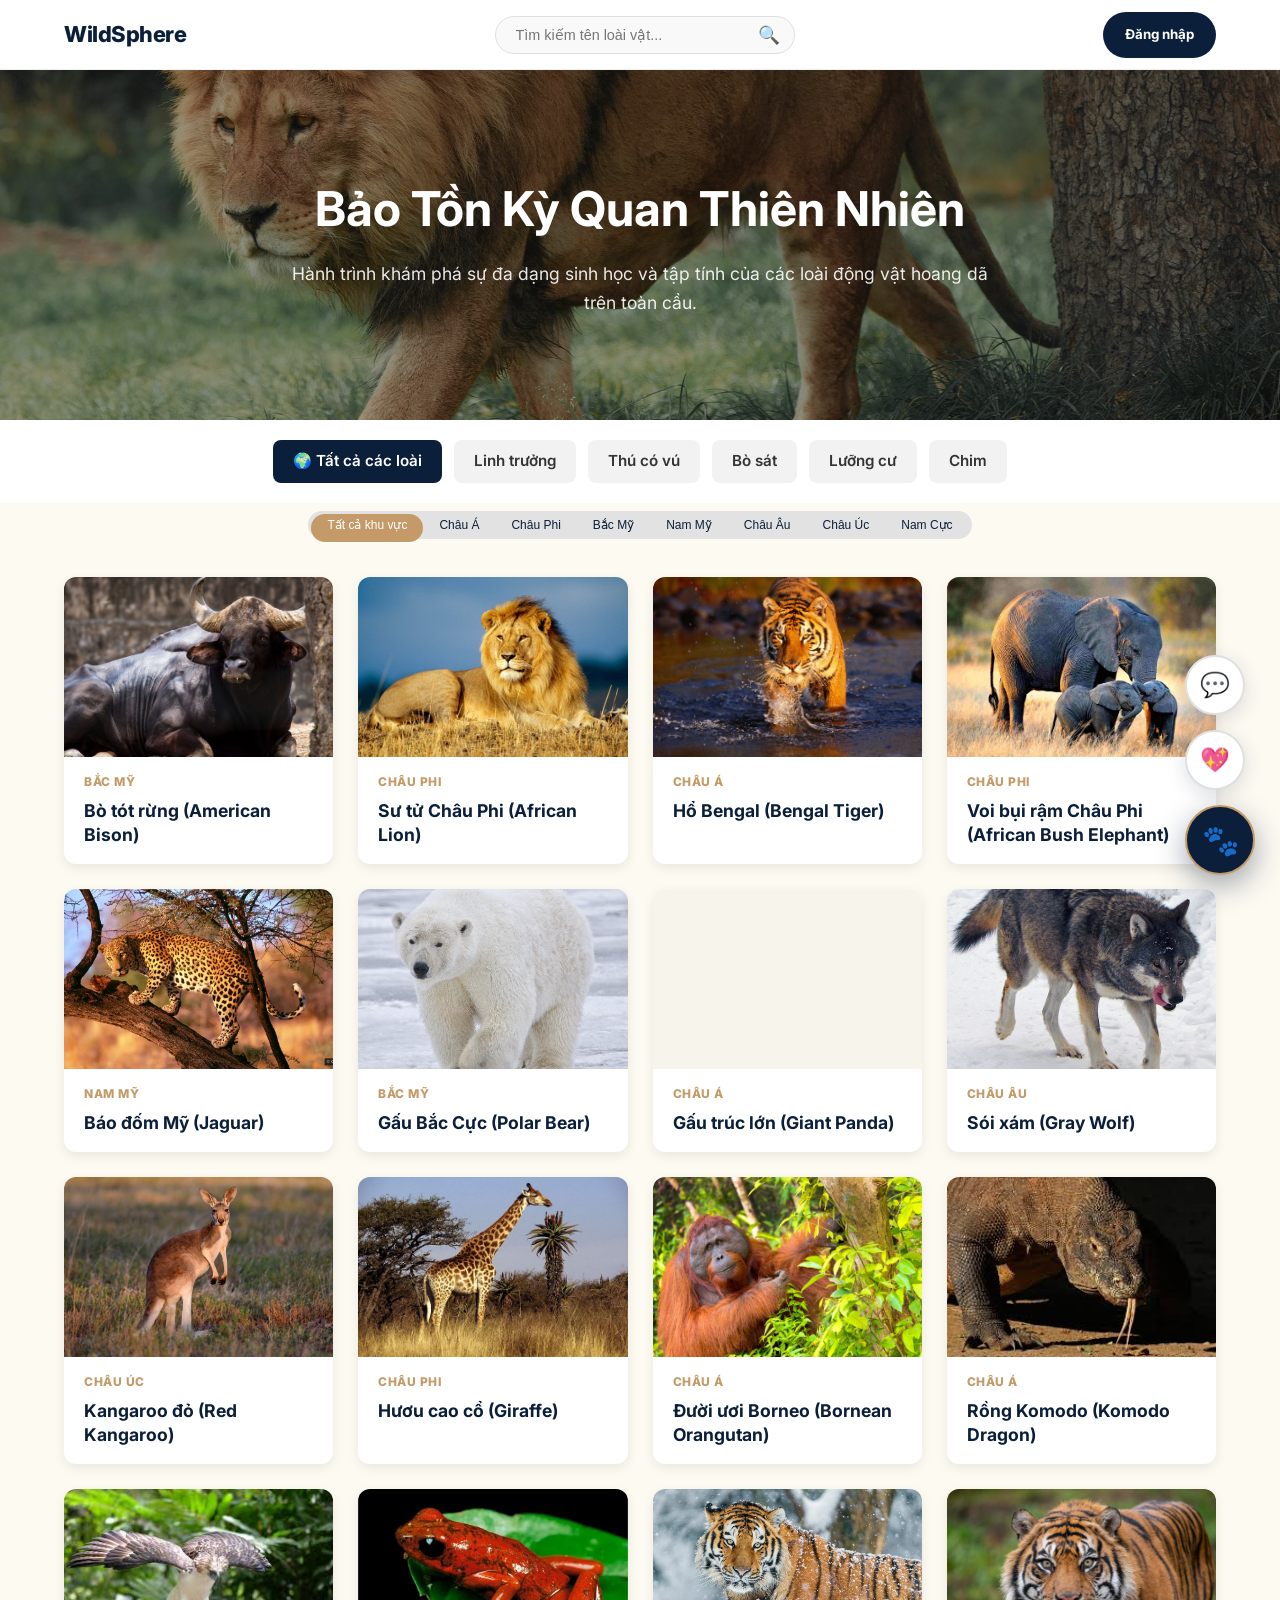
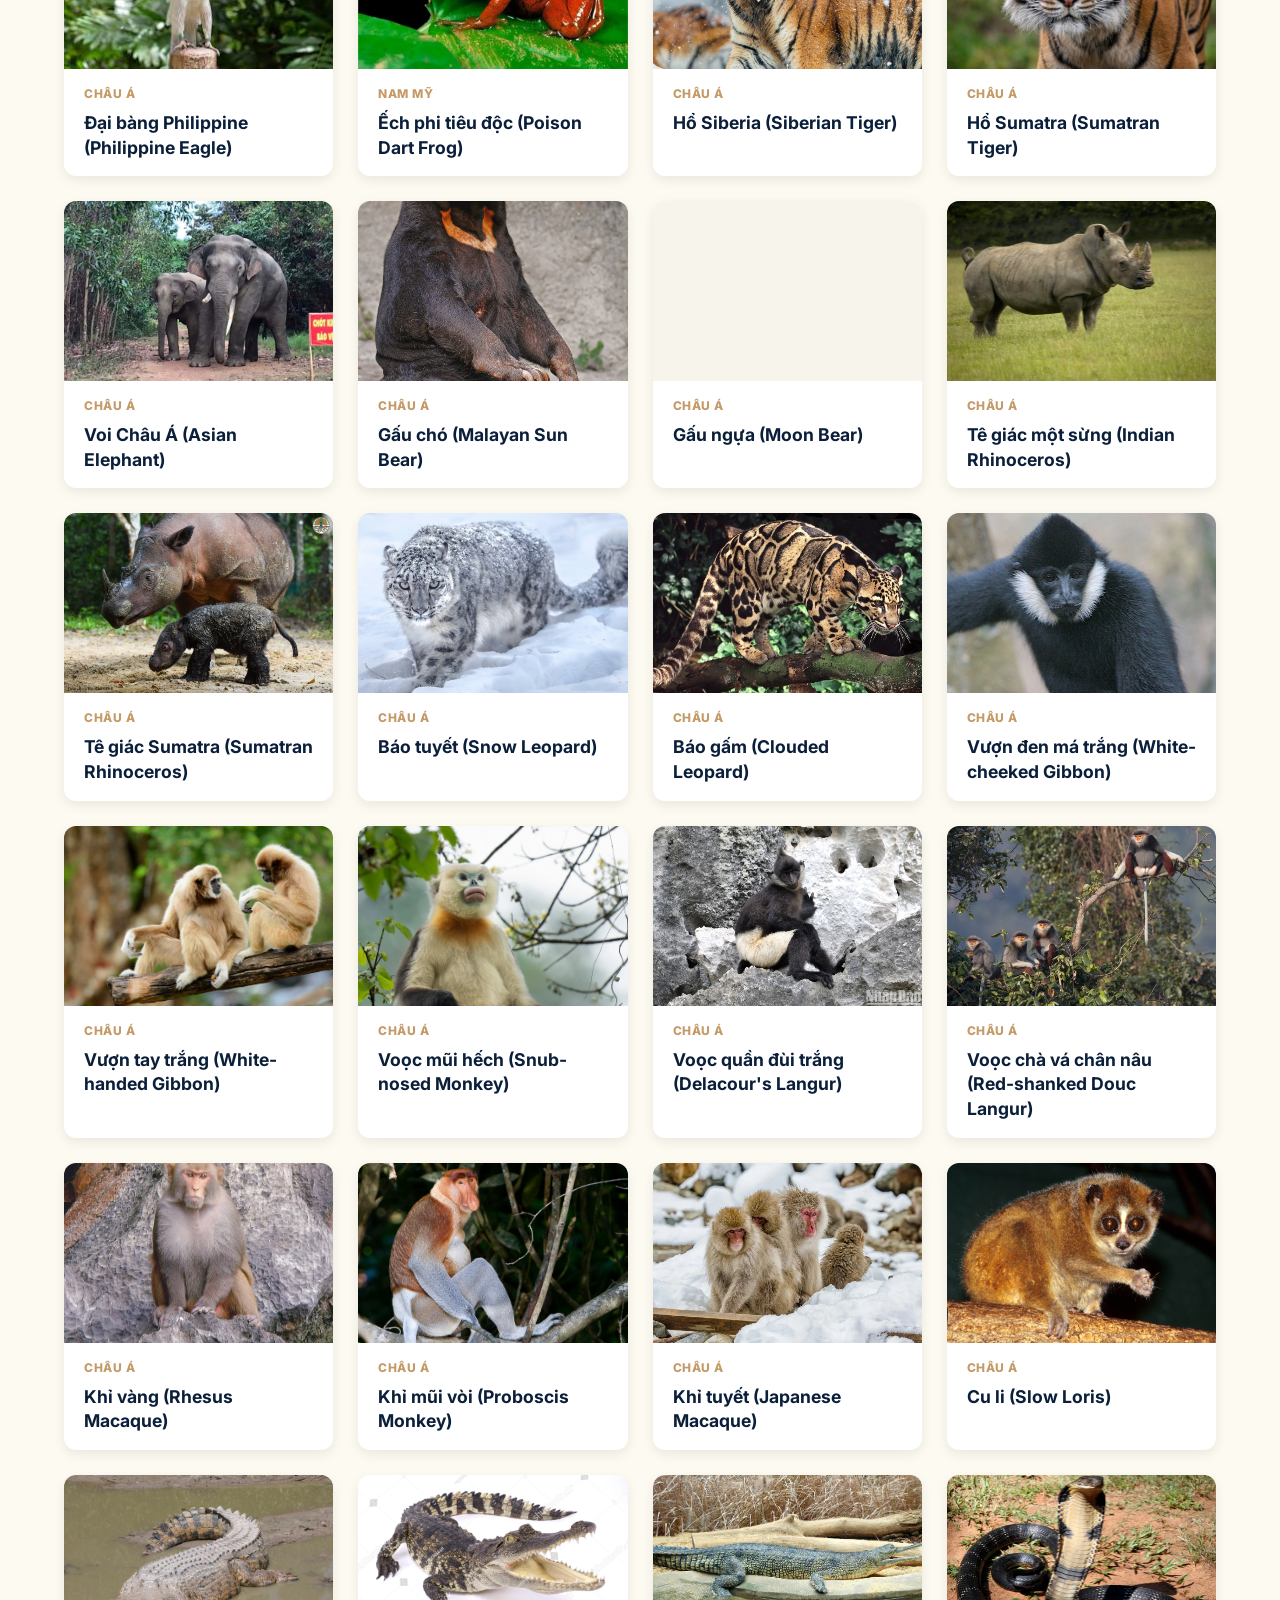
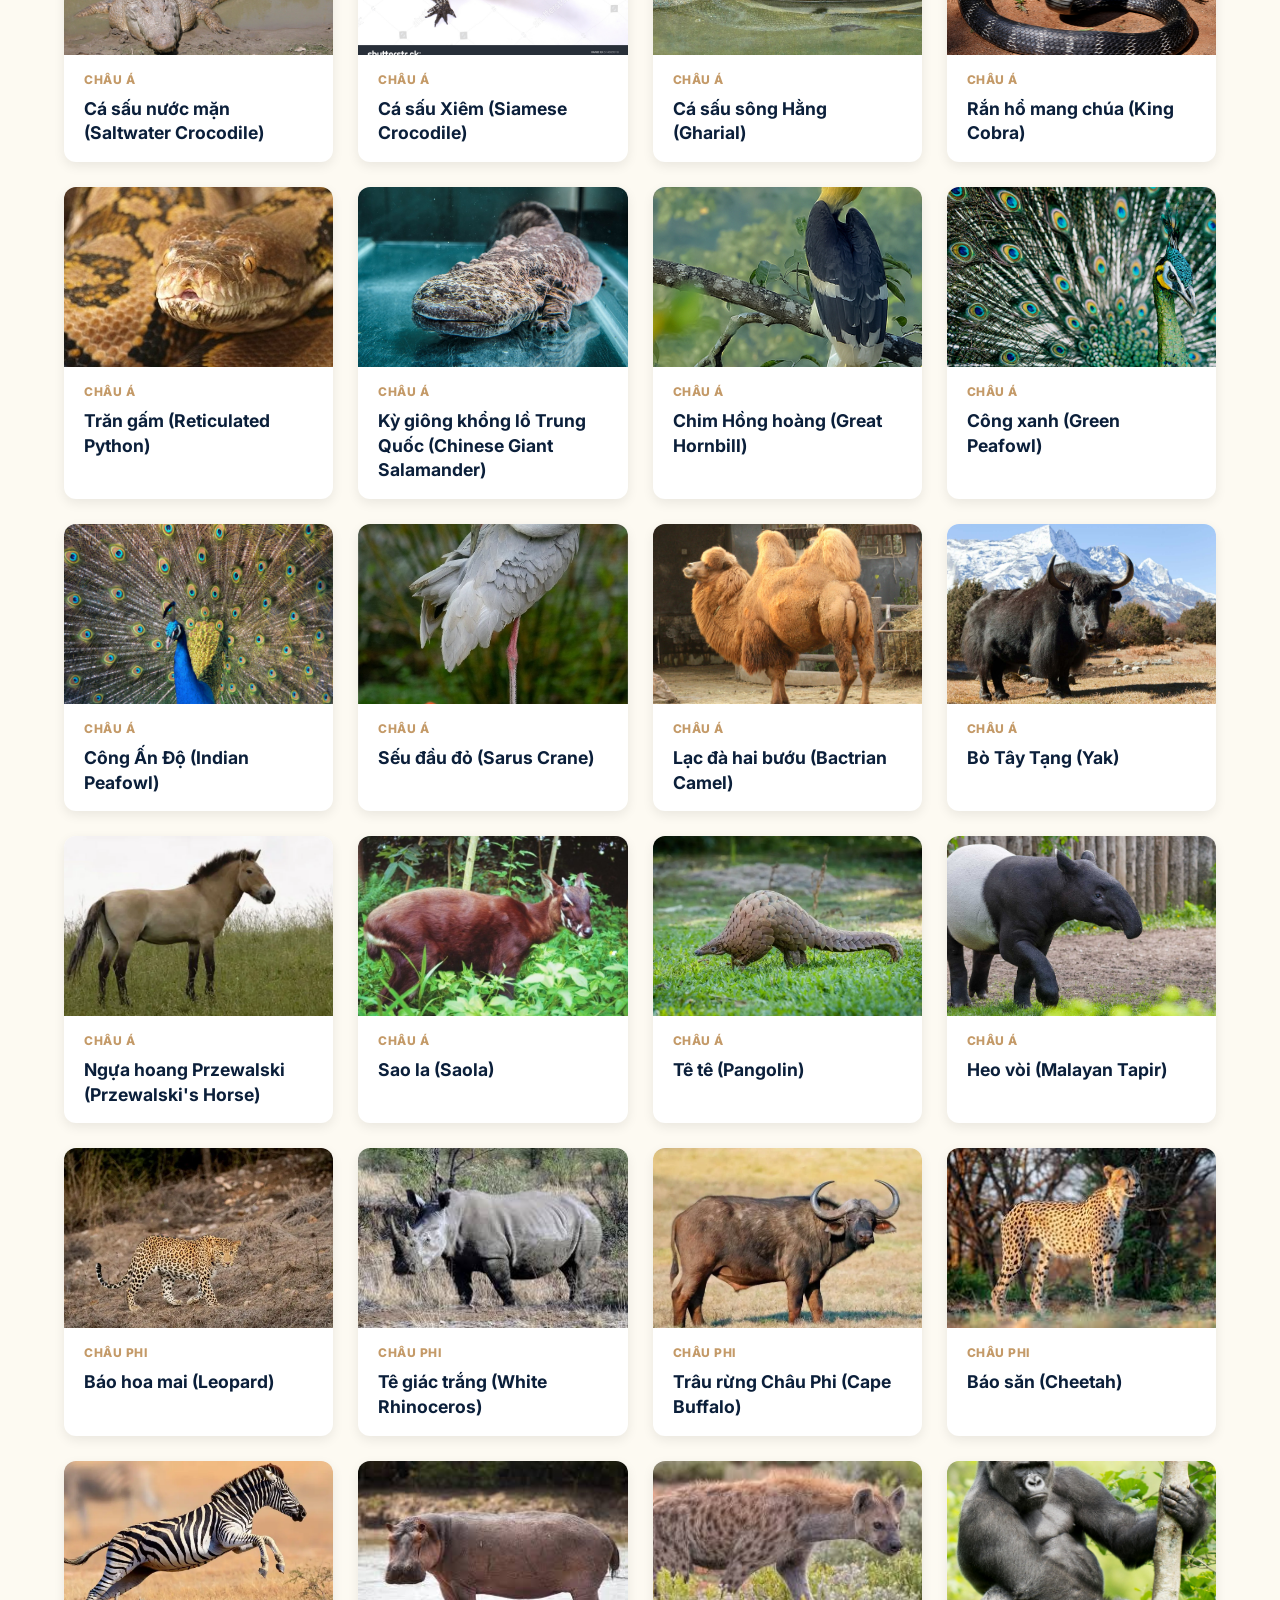
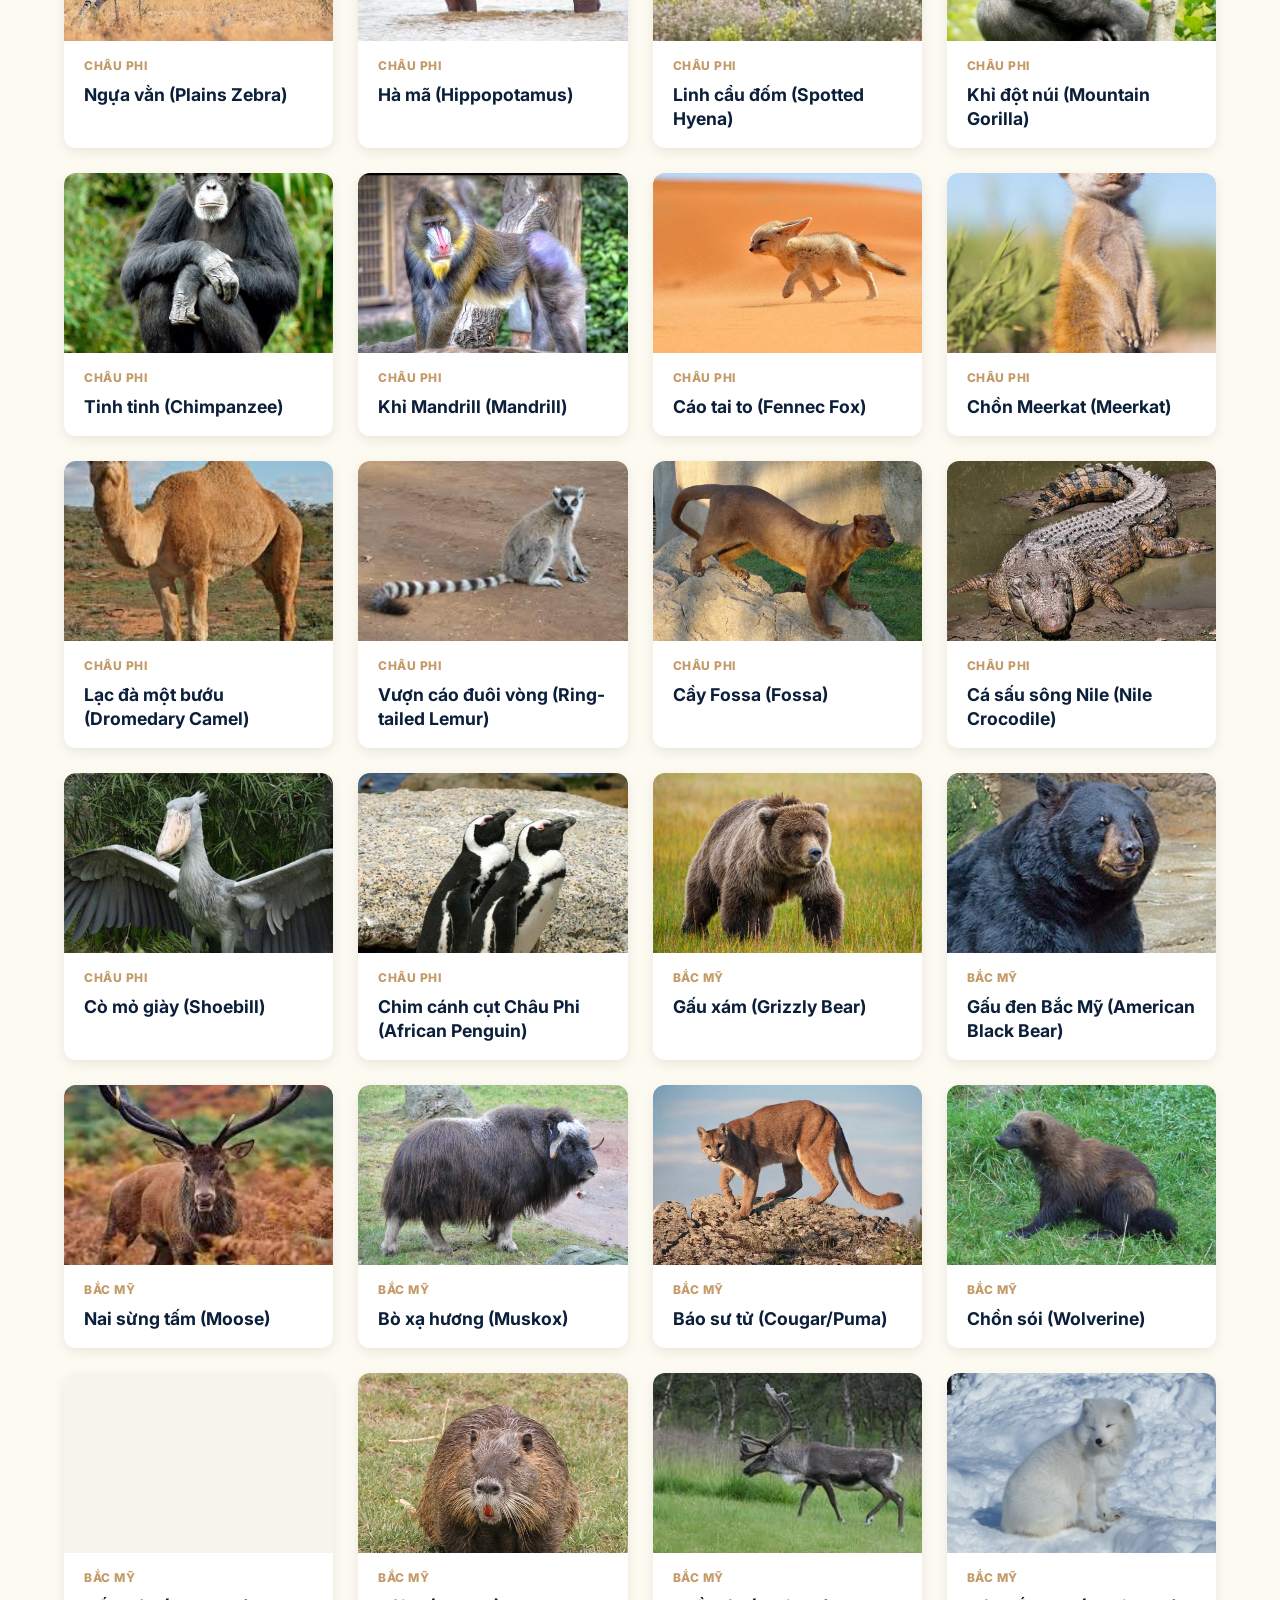
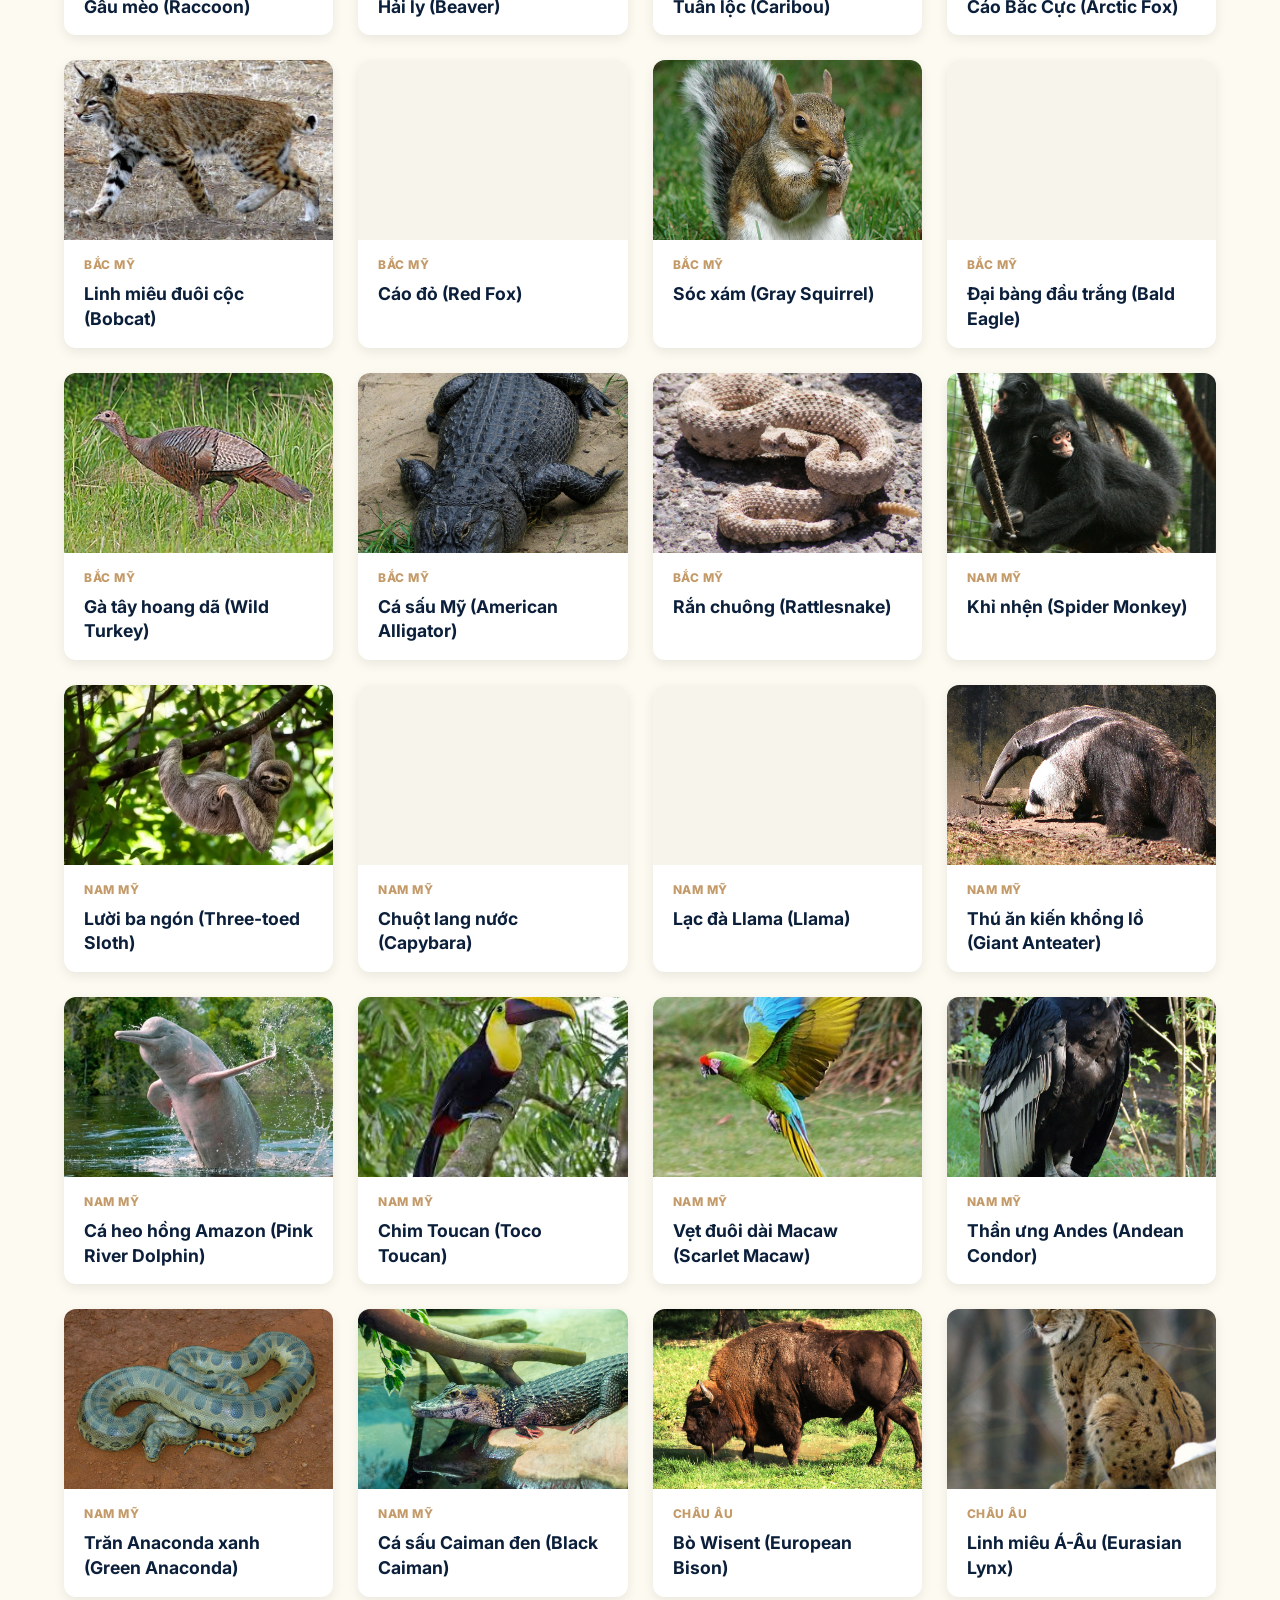
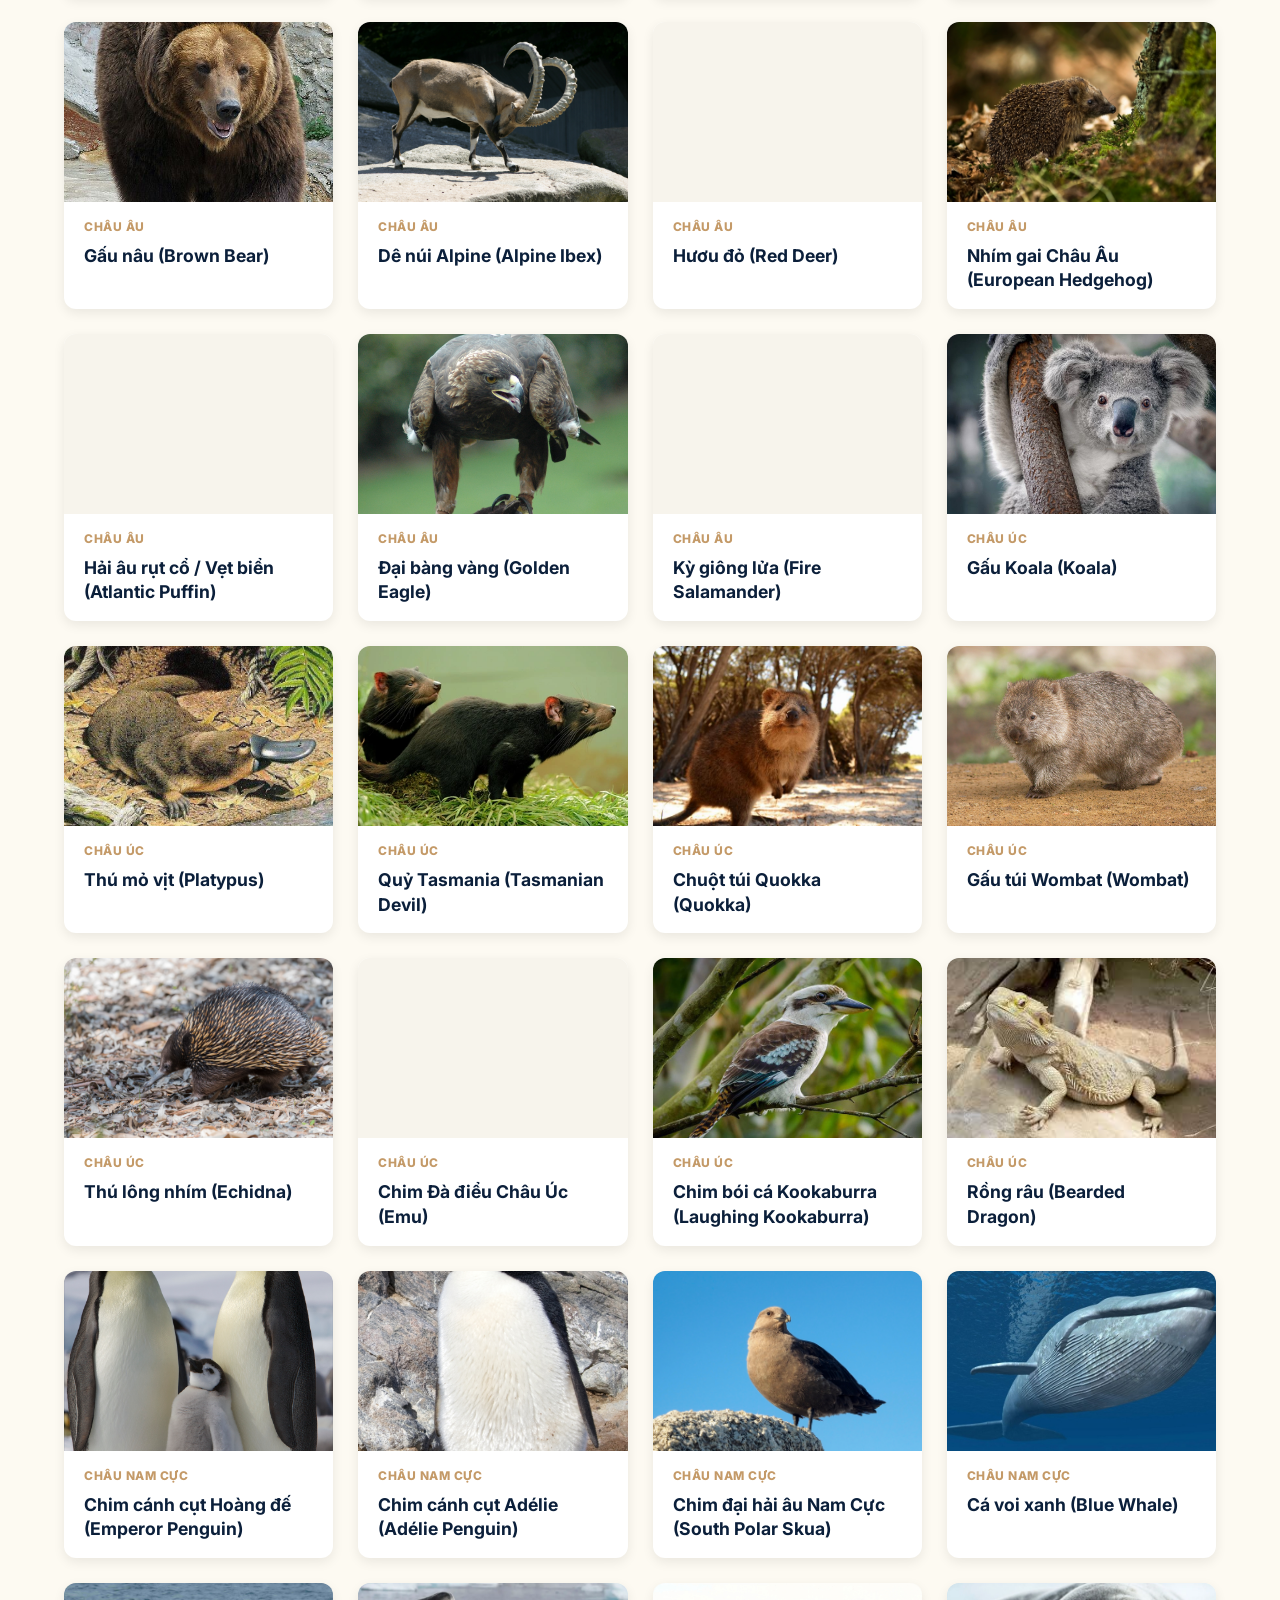
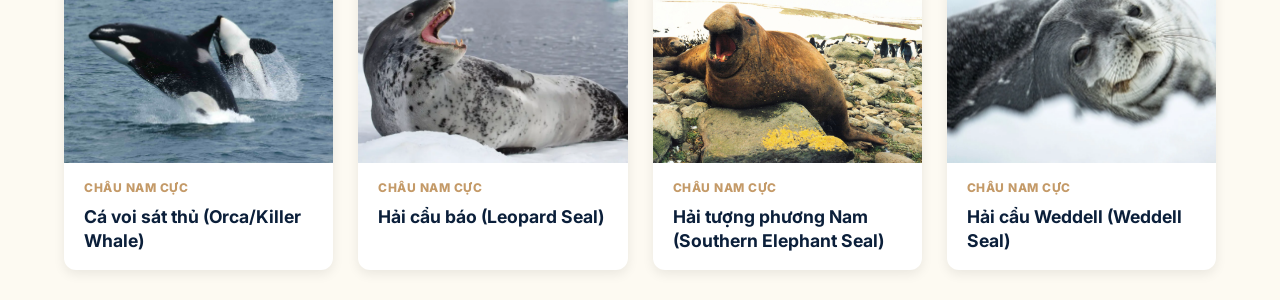
==== commit 23583c08: "Update index.html" ====
--- a/index.html
+++ b/index.html
@@ -2,10 +2,7 @@
   <head>
     <meta charset="UTF-8" />
 
-    <meta
-      name="viewport"
-      content="width=device-width, initial-scale=1.0"
-    />
+    <meta name="viewport" content="width=device-width, initial-scale=1.0" />
 
     <title>WildSphere | Thư Viện Động Vật Hoang Dã</title>
 
@@ -20,56 +17,32 @@
   </head>
 
   <body>
-   
     <!-- ================= HEADER ================= -->
 
     <header>
-
       <div class="header-container">
-
-        <div class="logo">
-          WildSphere
-        </div>
+        <div class="logo">WildSphere</div>
 
         <div class="search-box">
-
           <input
             type="text"
             id="search"
             placeholder="Tìm kiếm tên loài vật..."
           />
 
-          <span class="search-icon">
-            🔍
-          </span>
-
+          <span class="search-icon"> 🔍 </span>
         </div>
 
         <div class="auth-area" id="authArea">
-
-          <button
-            class="auth-open-btn"
-            id="authOpenBtn"
-            type="button"
-          >
+          <button class="auth-open-btn" id="authOpenBtn" type="button">
             Đăng nhập
           </button>
 
-          <div
-            class="auth-panel"
-            id="authPanel"
-            aria-label="Tài khoản"
-          >
-
+          <div class="auth-panel" id="authPanel" aria-label="Tài khoản">
             <div class="auth-card">
-
-              <div
-                class="auth-visual"
-                aria-hidden="true"
-              ></div>
+              <div class="auth-visual" aria-hidden="true"></div>
 
               <div class="auth-form">
-
                 <button
                   class="auth-close-btn"
                   id="authCloseBtn"
@@ -80,20 +53,12 @@
                 </button>
 
                 <div class="auth-brand">
-
-                  <span class="auth-brand-mark">
-                    W
-                  </span>
-
-                  <strong>
-                    WildSphere
-                  </strong>
-
+                  <span class="auth-brand-mark"> W </span>
+
+                  <strong> WildSphere </strong>
                 </div>
 
-                <h3 id="authTitle">
-                  Đăng nhập
-                </h3>
+                <h3 id="authTitle">Đăng nhập</h3>
 
                 <input
                   type="text"
@@ -109,10 +74,7 @@
                   autocomplete="current-password"
                 />
 
-                <p
-                  class="auth-message"
-                  id="authMessage"
-                ></p>
+                <p class="auth-message" id="authMessage"></p>
 
                 <button
                   class="auth-submit-btn"
@@ -129,23 +91,24 @@
                 >
                   Chưa có tài khoản? Đăng ký
                 </button>
-
-              </div>
-
-            </div>
-
+              </div>
+            </div>
           </div>
 
           <!-- KHU VỰC ĐÃ ĐĂNG NHẬP -->
           <div class="user-menu" id="userMenu">
-            
             <!-- Hiển thị Avatar và Tên -->
             <div class="user-greeting">
-               <span id="userChip"></span>
+              <span id="userChip"></span>
             </div>
 
             <!-- Nút vào trang cá nhân -->
-            <button class="dashboard-btn" type="button" title="Đi tới Dashboard" onclick="window.location.href='user-dashboard.html'">
+            <button
+              class="dashboard-btn"
+              type="button"
+              title="Đi tới Dashboard"
+              onclick="window.location.href = 'user-dashboard.html'"
+            >
               Hồ sơ
             </button>
 
@@ -153,259 +116,141 @@
             <button class="logout-btn" id="logoutBtn" type="button">
               Đăng xuất
             </button>
-
           </div>
-
-        </div>
-
-      </div>
-
+        </div>
+      </div>
     </header>
 
     <!-- ================= HERO ================= -->
 
     <section class="hero">
-
       <div class="hero-content">
-
-        <h1>
-          Bảo Tồn Kỳ Quan Thiên Nhiên
-        </h1>
+        <h1>Bảo Tồn Kỳ Quan Thiên Nhiên</h1>
 
         <p>
-          Hành trình khám phá sự đa dạng sinh học và
-          tập tính của các loài động vật hoang dã trên
-          toàn cầu.
+          Hành trình khám phá sự đa dạng sinh học và tập tính của các loài động
+          vật hoang dã trên toàn cầu.
         </p>
-
-      </div>
-
+      </div>
     </section>
 
     <!-- ================= FILTER ================= -->
 
     <div class="sticky-controls">
-
       <!-- PHÂN LOẠI -->
 
       <section class="category-section">
-
         <div class="category-tabs">
-
-          <div
-            class="tab active"
-            data-class="all"
-          >
-            🌍 Tất cả các loài
-          </div>
-
-          <div
-            class="tab"
-            data-class="linh-truong"
-          >
-            🐒 Linh trưởng
-          </div>
-
-          <div
-            class="tab"
-            data-class="thu"
-          >
-            🐅 Thú có vú
-          </div>
-
-          <div
-            class="tab"
-            data-class="bo-sat"
-          >
-            🐊 Bò sát
-          </div>
-
-          <div
-            class="tab"
-            data-class="luong-cu"
-          >
-            🐸 Lưỡng cư
-          </div>
-
-          <div
-            class="tab"
-            data-class="chim"
-          >
-            🦅 Chim
-          </div>
-
-        </div>
-
+          <div class="tab active" data-class="all">🌍 Tất cả các loài</div>
+
+          <div class="tab" data-class="linh-truong">Linh trưởng</div>
+
+          <div class="tab" data-class="thu">Thú có vú</div>
+
+          <div class="tab" data-class="bo-sat">Bò sát</div>
+
+          <div class="tab" data-class="luong-cu">Lưỡng cư</div>
+
+          <div class="tab" data-class="chim">Chim</div>
+        </div>
       </section>
 
       <!-- CHÂU LỤC -->
 
       <section class="filter-section">
-
         <div class="pills-wrapper">
-
-          <div
-            class="indicator"
-            id="indicator"
-          ></div>
-
-          <button
-            class="pill active"
-            data-continent="all"
-          >
+          <div class="indicator" id="indicator"></div>
+
+          <button class="pill active" data-continent="all">
             Tất cả khu vực
           </button>
 
-          <button
-            class="pill"
-            data-continent="Châu Á"
-          >
-            Châu Á
-          </button>
-
-          <button
-            class="pill"
-            data-continent="Châu Phi"
-          >
-            Châu Phi
-          </button>
-
-          <button
-            class="pill"
-            data-continent="Bắc Mỹ"
-          >
-            Bắc Mỹ
-          </button>
-
-          <button
-            class="pill"
-            data-continent="Nam Mỹ"
-          >
-            Nam Mỹ
-          </button>
-
-          <button
-            class="pill"
-            data-continent="Châu Âu"
-          >
-            Châu Âu
-          </button>
-
-          <button
-            class="pill"
-            data-continent="Châu Úc"
-          >
-            Châu Úc
-          </button>
-
-          <button
-            class="pill"
-            data-continent="Châu Nam Cực"
-          >
-            Nam Cực
-          </button>
-
-        </div>
-
+          <button class="pill" data-continent="Châu Á">Châu Á</button>
+
+          <button class="pill" data-continent="Châu Phi">Châu Phi</button>
+
+          <button class="pill" data-continent="Bắc Mỹ">Bắc Mỹ</button>
+
+          <button class="pill" data-continent="Nam Mỹ">Nam Mỹ</button>
+
+          <button class="pill" data-continent="Châu Âu">Châu Âu</button>
+
+          <button class="pill" data-continent="Châu Úc">Châu Úc</button>
+
+          <button class="pill" data-continent="Châu Nam Cực">Nam Cực</button>
+        </div>
       </section>
-
     </div>
 
     <!-- ================= MAIN ================= -->
 
     <main>
-
       <!-- Card động vật -->
       <div class="grid" id="list"></div>
-
-      
     </main>
 
     <!-- ================= MODAL ================= -->
 
     <div id="animalModal" class="modal">
-
       <div class="modal-content">
-
         <!-- ĐÓNG -->
-        <span
-          class="close-btn"
-          onclick="closeModal()"
-        >
-          &times;
-        </span>
+        <span class="close-btn" onclick="closeModal()"> &times; </span>
 
         <!-- BODY -->
         <div class="modal-body">
-
           <!-- LEFT -->
           <div class="m-left">
-
-            <img
-              id="m-img"
-              src=""
-              alt="Hình ảnh"
-            />
-
+            <img id="m-img" src="" alt="Hình ảnh" />
           </div>
 
           <!-- RIGHT -->
           <div class="m-right">
-
-            <div style="display: flex; justify-content: space-between; align-items: flex-start; margin-bottom: 5px; gap: 10px;">
-              <h2 id="m-name" style="margin-bottom: 0;"></h2>
-              <button id="saveAnimalBtn" class="save-btn" onclick="handleSaveClick()">🤍 Lưu loài này</button>
+            <div
+              style="
+                display: flex;
+                justify-content: space-between;
+                align-items: flex-start;
+                margin-bottom: 5px;
+                gap: 10px;
+              "
+            >
+              <h2 id="m-name" style="margin-bottom: 0"></h2>
+              <button
+                id="saveAnimalBtn"
+                class="save-btn"
+                onclick="handleSaveClick()"
+              >
+                🤍 Lưu loài này
+              </button>
             </div>
 
             <div id="m-status-container"></div>
 
-            <div
-              class="detail-stats"
-              aria-label="Thông tin nhanh"
-            >
-
+            <div class="detail-stats" aria-label="Thông tin nhanh">
               <div class="detail-stat">
-
-                <span>
-                  Cân nặng
-                </span>
+                <span> Cân nặng </span>
 
                 <strong id="m-weight"></strong>
-
               </div>
 
               <div class="detail-stat">
-
-                <span>
-                  Tuổi thọ
-                </span>
+                <span> Tuổi thọ </span>
 
                 <strong id="m-lifespan"></strong>
-
               </div>
 
               <div class="detail-stat">
-
-                <span>
-                  Môi trường
-                </span>
+                <span> Môi trường </span>
 
                 <strong id="m-habitat"></strong>
-
-              </div>
-
+              </div>
             </div>
 
             <div class="map-panel">
-
               <div class="map-header">
-
-                <h4>
-                  Vùng phân bố đại diện
-                </h4>
+                <h4>Vùng phân bố đại diện</h4>
 
                 <span id="m-range"></span>
-
               </div>
 
               <div
@@ -413,79 +258,42 @@
                 id="m-map"
                 aria-label="Vùng phân bố đại diện"
               >
-
-                <span
-                  class="map-dot"
-                  id="m-map-dot"
-                ></span>
-
-              </div>
-
-              <p
-                class="map-note"
-                id="m-map-note"
-              ></p>
-
-            </div>
-
-            <button
-              class="sound-btn"
-              id="soundBtn"
-              type="button"
-            >
-
-              <span
-                class="sound-icon"
-                aria-hidden="true"
-              ></span>
-
-              <span id="soundLabel">
-                Nghe âm thanh
-              </span>
-
+                <span class="map-dot" id="m-map-dot"></span>
+              </div>
+
+              <p class="map-note" id="m-map-note"></p>
+            </div>
+
+            <button class="sound-btn" id="soundBtn" type="button">
+              <span class="sound-icon" aria-hidden="true"></span>
+
+              <span id="soundLabel"> Nghe âm thanh </span>
             </button>
 
-            <h4>
-              Mô tả sơ lược
-            </h4>
+            <h4>Mô tả sơ lược</h4>
 
             <p id="m-desc"></p>
 
-            <h4>
-              Tập tính & Lối sống
-            </h4>
+            <h4>Tập tính & Lối sống</h4>
 
             <p id="m-habit"></p>
 
             <div class="fact-box">
-
-              <strong>
-                💡 Sự thật thú vị:
-              </strong>
+              <strong> 💡 Sự thật thú vị: </strong>
 
               <p id="m-fact"></p>
-
             </div>
 
             <div class="status-legend">
-
-              <strong>
-                Chú thích IUCN:
-              </strong>
+              <strong> Chú thích IUCN: </strong>
 
               <br />
 
-              EN: Nguy cấp |
-              VU: Sắp nguy cấp |
-              NT: Sắp bị đe dọa |
-              LC: Ít lo ngại
-
-            </div>
-
+              EN: Nguy cấp | VU: Sắp nguy cấp | NT: Sắp bị đe dọa | LC: Ít lo
+              ngại
+            </div>
           </div>
-
-        </div>
-
+        </div>
       </div>
 
       <!-- PREV -->
@@ -496,7 +304,6 @@
         type="button"
         aria-label="Xem bài trước"
       >
-
         <svg
           viewBox="0 0 24 24"
           width="28"
@@ -507,13 +314,8 @@
           stroke-linecap="round"
           stroke-linejoin="round"
         >
-
-          <polyline
-            points="15 18 9 12 15 6"
-          ></polyline>
-
+          <polyline points="15 18 9 12 15 6"></polyline>
         </svg>
-
       </button>
 
       <!-- NEXT -->
@@ -524,7 +326,6 @@
         type="button"
         aria-label="Xem bài sau"
       >
-
         <svg
           viewBox="0 0 24 24"
           width="28"
@@ -535,25 +336,30 @@
           stroke-linecap="round"
           stroke-linejoin="round"
         >
-
-          <polyline
-            points="9 18 15 12 9 6"
-          ></polyline>
-
+          <polyline points="9 18 15 12 9 6"></polyline>
         </svg>
-
       </button>
-
-    </div>
-
-
-
-   
+    </div>
+
     <!-- ================= FLOATING TOOLBAR ================= -->
     <div class="floating-toolbar">
-      <button class="action-btn" onclick="openCommunity()" title="Cộng đồng thảo luận">💬</button>
-      <button class="action-btn" onclick="openCharity()" title="Quỹ bảo tồn">💖</button>
-      <button class="action-btn game-btn" onclick="openQuiz()" title="Wild Quiz">🐾</button>
+      <button
+        class="action-btn"
+        onclick="openCommunity()"
+        title="Cộng đồng thảo luận"
+      >
+        💬
+      </button>
+      <button class="action-btn" onclick="openCharity()" title="Quỹ bảo tồn">
+        💖
+      </button>
+      <button
+        class="action-btn game-btn"
+        onclick="openQuiz()"
+        title="Wild Quiz"
+      >
+        🐾
+      </button>
     </div>
 
     <!-- ================= CHARITY SIDEBAR ================= -->
@@ -564,8 +370,11 @@
       </div>
       <div class="side-panel-content">
         <div class="charity-box">
-          <p class="charity-desc">Mỗi điểm bạn ghi được trong Wild Quiz sẽ góp phần bảo vệ động vật hoang dã. Hãy cùng đạt 10,000 điểm!</p>
-          
+          <p class="charity-desc">
+            Mỗi điểm bạn ghi được trong Wild Quiz sẽ góp phần bảo vệ động vật
+            hoang dã. Hãy cùng đạt 10,000 điểm!
+          </p>
+
           <div class="progress-wrapper">
             <div class="progress-bg">
               <div class="progress-fill" id="charity-progress-fill"></div>
@@ -575,7 +384,12 @@
             </div>
           </div>
 
-          <button id="donate-btn" class="donate-btn" style="display: none;" onclick="window.open('https://docs.google.com/forms/', '_blank')">
+          <button
+            id="donate-btn"
+            class="donate-btn"
+            style="display: none"
+            onclick="window.open('https://docs.google.com/forms/', '_blank')"
+          >
             🎁 Quyên góp ngay!
           </button>
         </div>
@@ -593,7 +407,7 @@
         <div id="comment-input-section" class="comment-input-section">
           <!-- JS sẽ tự động điền form vào đây -->
         </div>
-        
+
         <!-- Danh sách bình luận -->
         <div class="comment-list" id="comment-list">
           <!-- JS sẽ tự động đổ các bình luận vào đây -->
@@ -601,56 +415,65 @@
       </div>
     </div>
 
-
-
     <!-- ================= QUIZ SIDEBAR ================= -->
 
-
-   <div class="quiz-sidebar" id="quizOverlay">
-  <!-- HEADER -->
-  <div class="quiz-sidebar-header">
-    <h2>🌿 Wild Quiz</h2>
-    <button class="quiz-close-btn" onclick="closeSidebars()">✕</button>
-  </div>
-
-  <!-- CONTENT -->
-  <div class="quiz-sidebar-content">
-    
-    <!-- CÂU HỎI -->
-    <h2 id="cau-hoi" class="quiz-question">Đang tải câu hỏi...</h2>
-
-    <!-- ĐÁP ÁN -->
-    <div class="quiz-answers" id="quiz-answers-container">
-      <button class="btn-answer" onclick="checkAnswer(0)">A. Đáp án A</button>
-      <button class="btn-answer" onclick="checkAnswer(1)">B. Đáp án B</button>
-      <button class="btn-answer" onclick="checkAnswer(2)">C. Đáp án C</button>
-      <button class="btn-answer" onclick="checkAnswer(3)">D. Đáp án D</button>
-    </div>
-
-    <!-- THÔNG BÁO -->
-    <div id="thong-bao" class="quiz-message"></div>
-
-    <!-- EXPLANATION (Giải thích) -->
-    <div id="quizExplanation" class="quiz-explanation" style="display: none;"></div>
-
-    <!-- NÚT CHUYỂN CÂU (Ẩn mặc định) -->
-    <button id="btn-next-question" class="quiz-next-btn" onclick="nextQuestion()" style="display: none;">
-      Câu tiếp theo ➔
-    </button>
-
-    <!-- ĐIỂM -->
-    <div id="diem-so" class="quiz-score-box">⭐ Điểm: 0</div>
-  </div>
-</div>
-
-
-    
+    <div class="quiz-sidebar" id="quizOverlay">
+      <!-- HEADER -->
+      <div class="quiz-sidebar-header">
+        <h2>🌿 Wild Quiz</h2>
+        <button class="quiz-close-btn" onclick="closeSidebars()">✕</button>
+      </div>
+
+      <!-- CONTENT -->
+      <div class="quiz-sidebar-content">
+        <!-- CÂU HỎI -->
+        <h2 id="cau-hoi" class="quiz-question">Đang tải câu hỏi...</h2>
+
+        <!-- ĐÁP ÁN -->
+        <div class="quiz-answers" id="quiz-answers-container">
+          <button class="btn-answer" onclick="checkAnswer(0)">
+            A. Đáp án A
+          </button>
+          <button class="btn-answer" onclick="checkAnswer(1)">
+            B. Đáp án B
+          </button>
+          <button class="btn-answer" onclick="checkAnswer(2)">
+            C. Đáp án C
+          </button>
+          <button class="btn-answer" onclick="checkAnswer(3)">
+            D. Đáp án D
+          </button>
+        </div>
+
+        <!-- THÔNG BÁO -->
+        <div id="thong-bao" class="quiz-message"></div>
+
+        <!-- EXPLANATION (Giải thích) -->
+        <div
+          id="quizExplanation"
+          class="quiz-explanation"
+          style="display: none"
+        ></div>
+
+        <!-- NÚT CHUYỂN CÂU (Ẩn mặc định) -->
+        <button
+          id="btn-next-question"
+          class="quiz-next-btn"
+          onclick="nextQuestion()"
+          style="display: none"
+        >
+          Câu tiếp theo ➔
+        </button>
+
+        <!-- ĐIỂM -->
+        <div id="diem-so" class="quiz-score-box">⭐ Điểm: 0</div>
+      </div>
+    </div>
 
     <!-- ================= JAVASCRIPT ================= -->
 
-   <script src="storage.js"></script>
+    <script src="storage.js"></script>
     <script src="script.js"></script>
     <script src="quiz.js"></script>
-
   </body>
 </html>
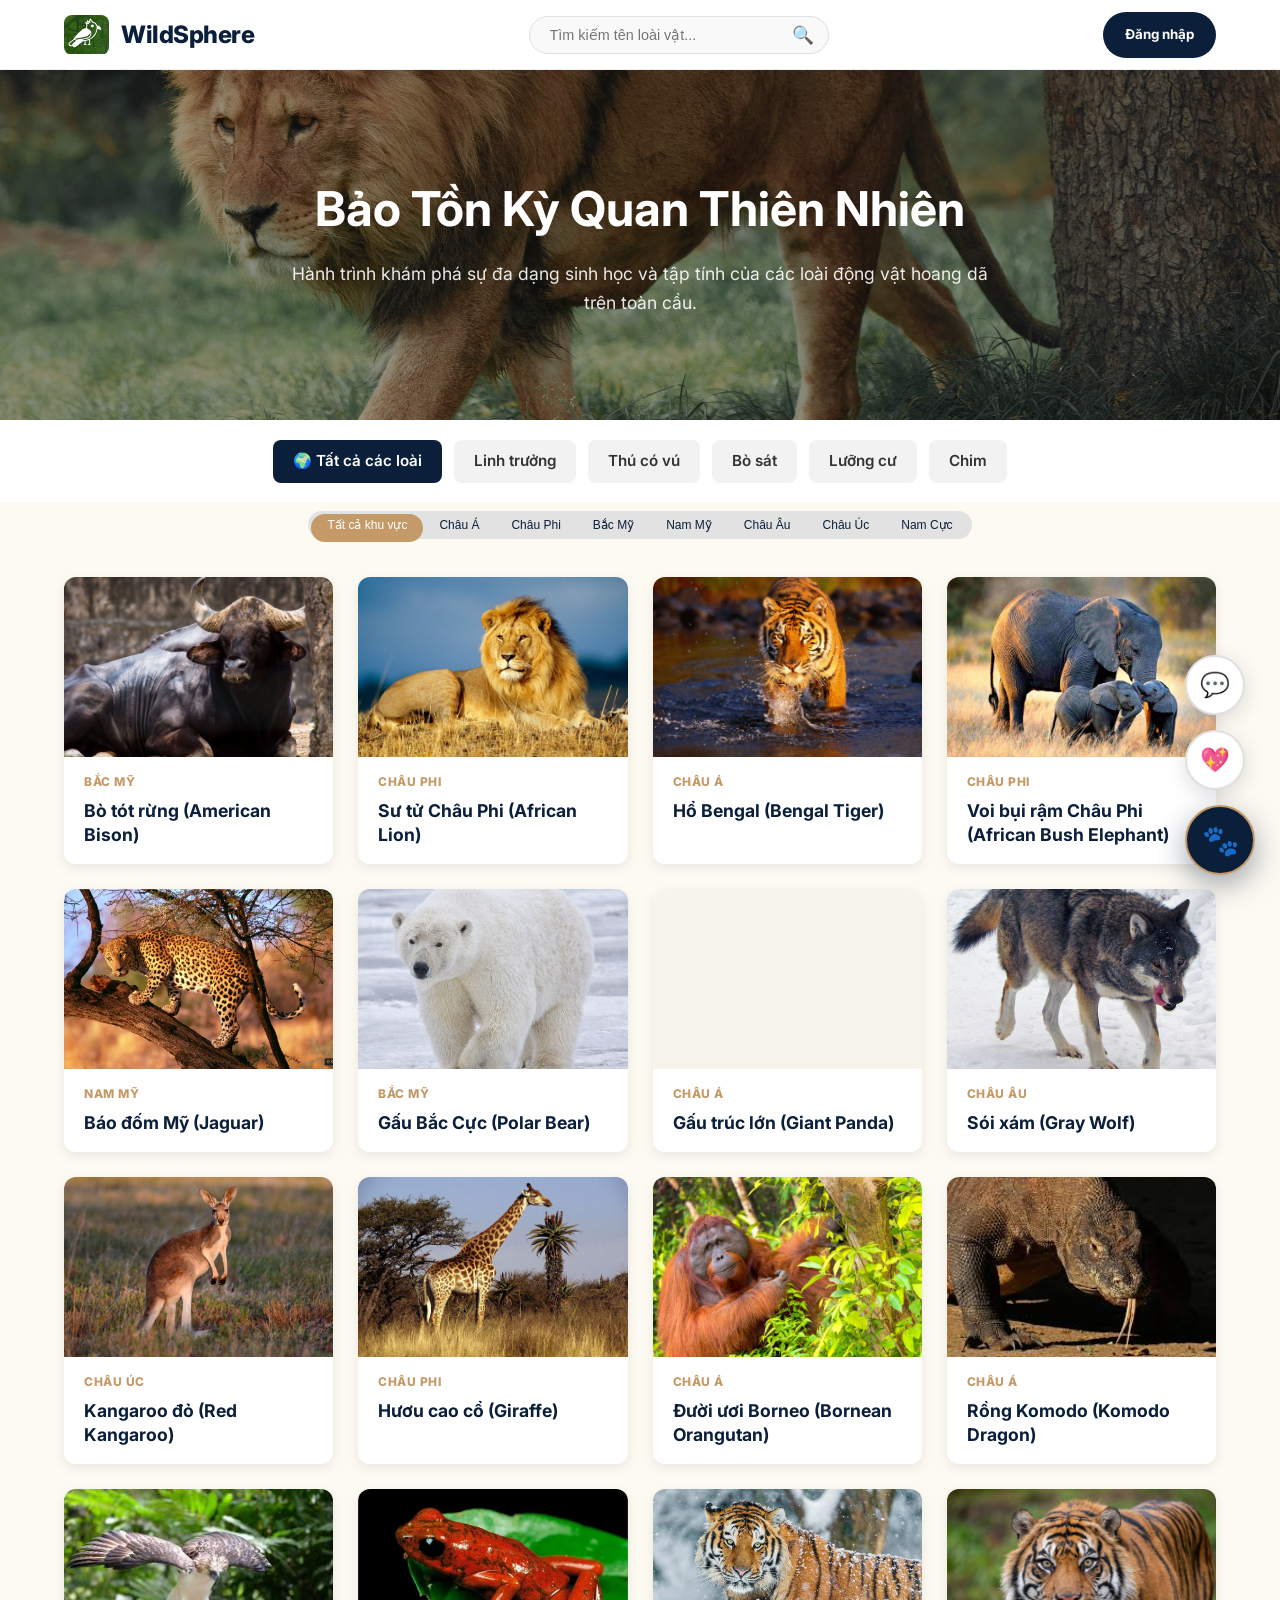
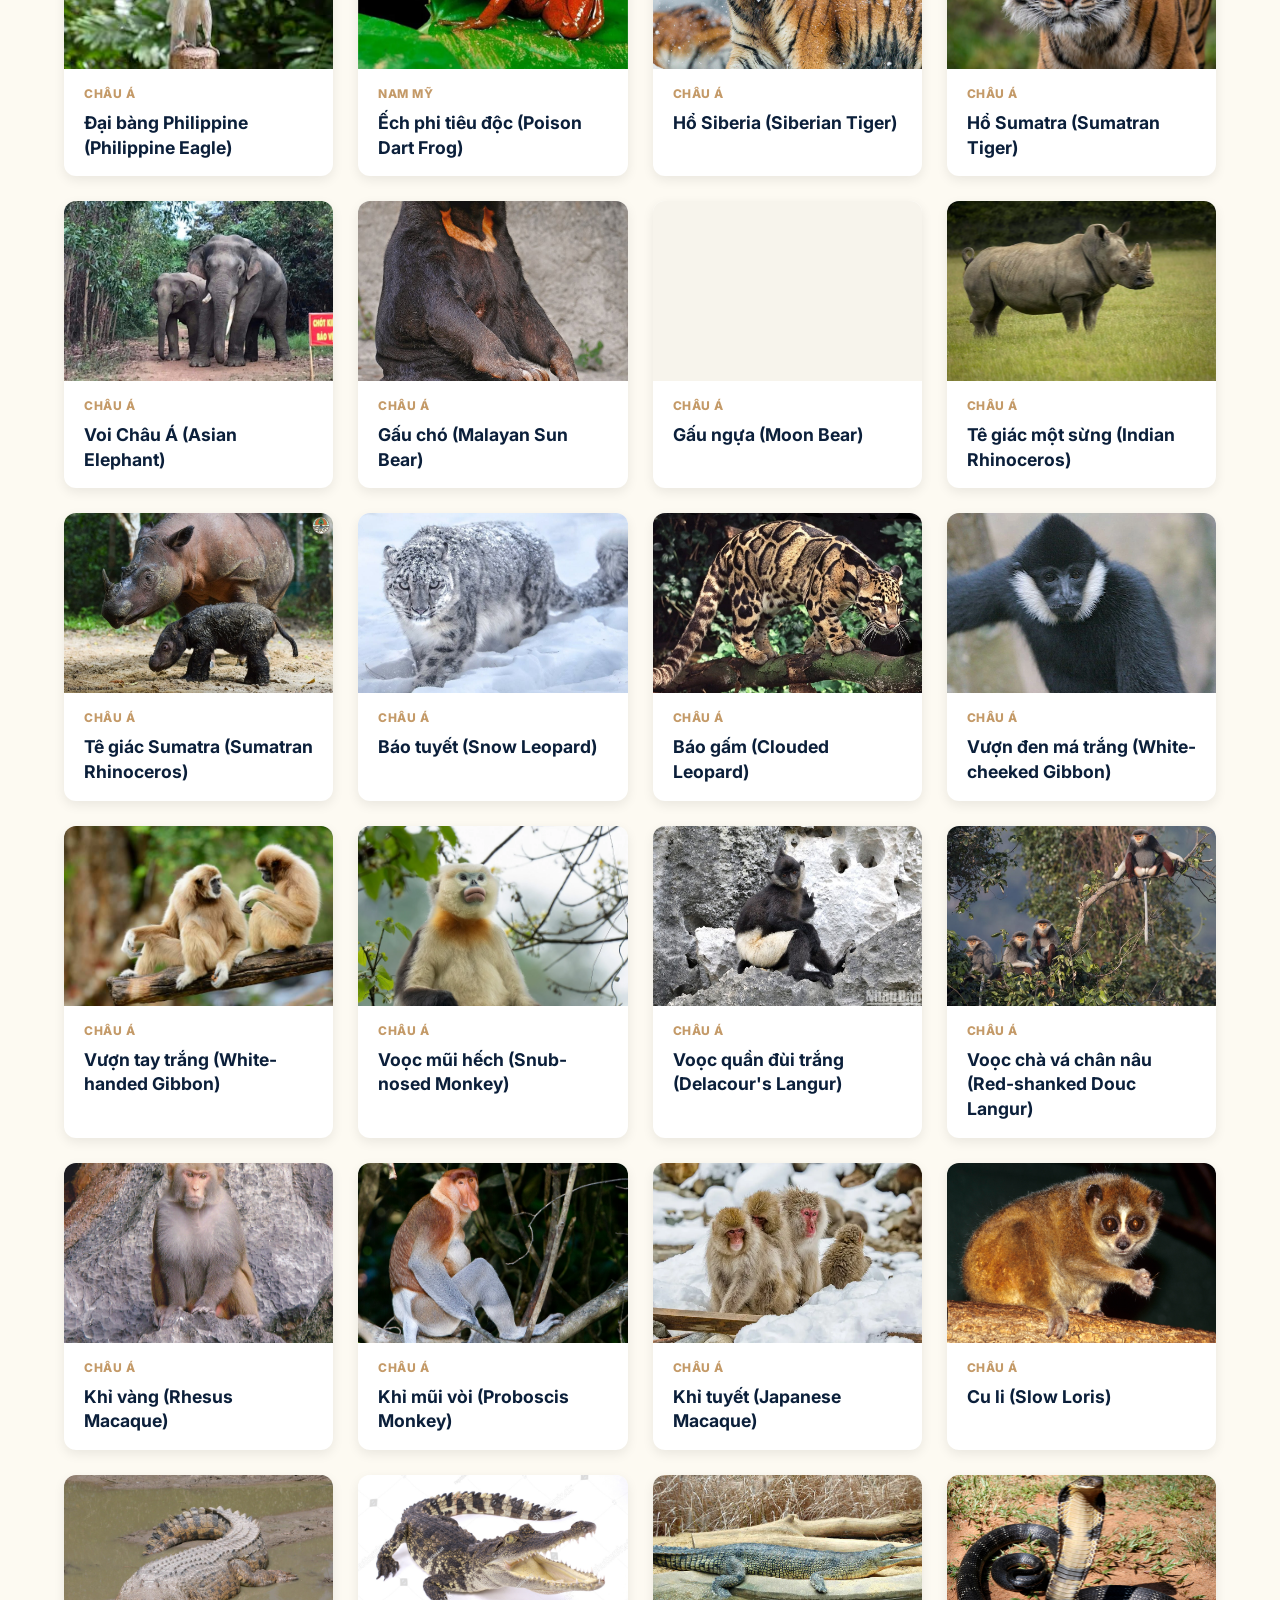
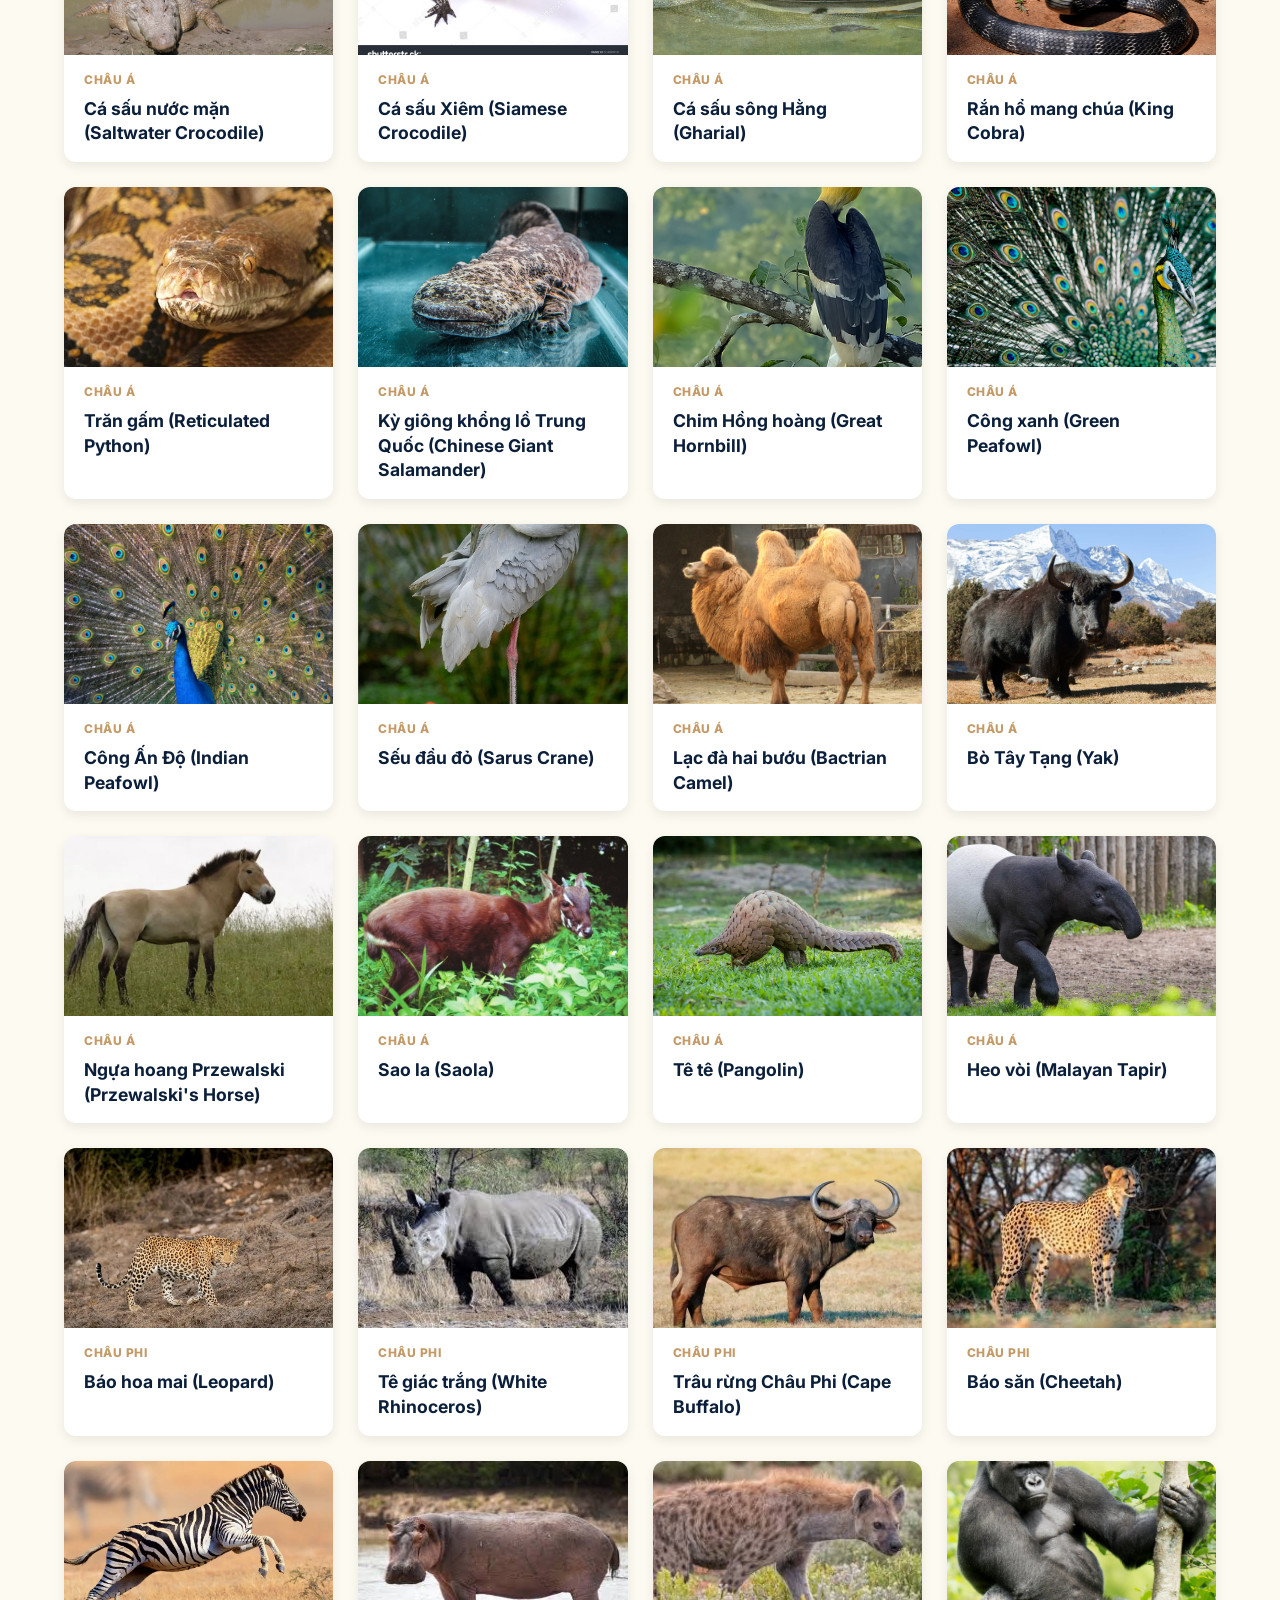
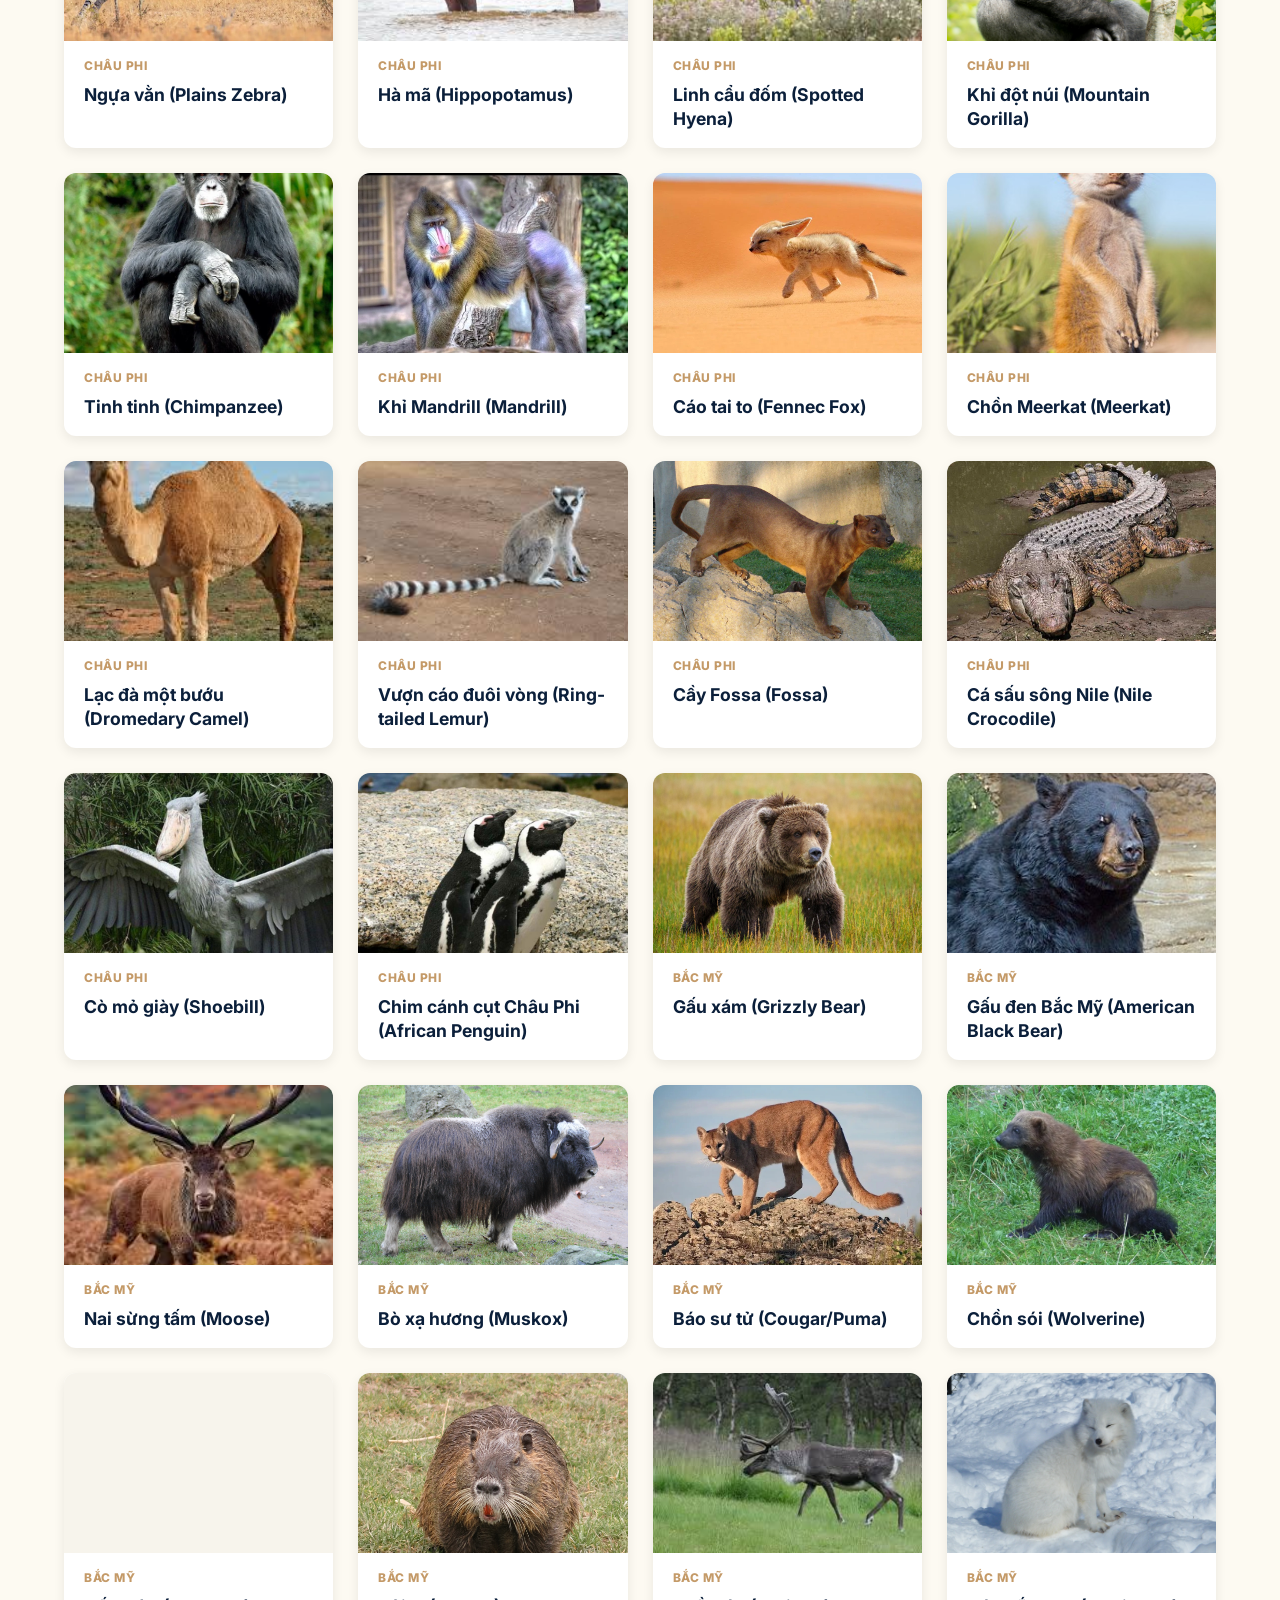
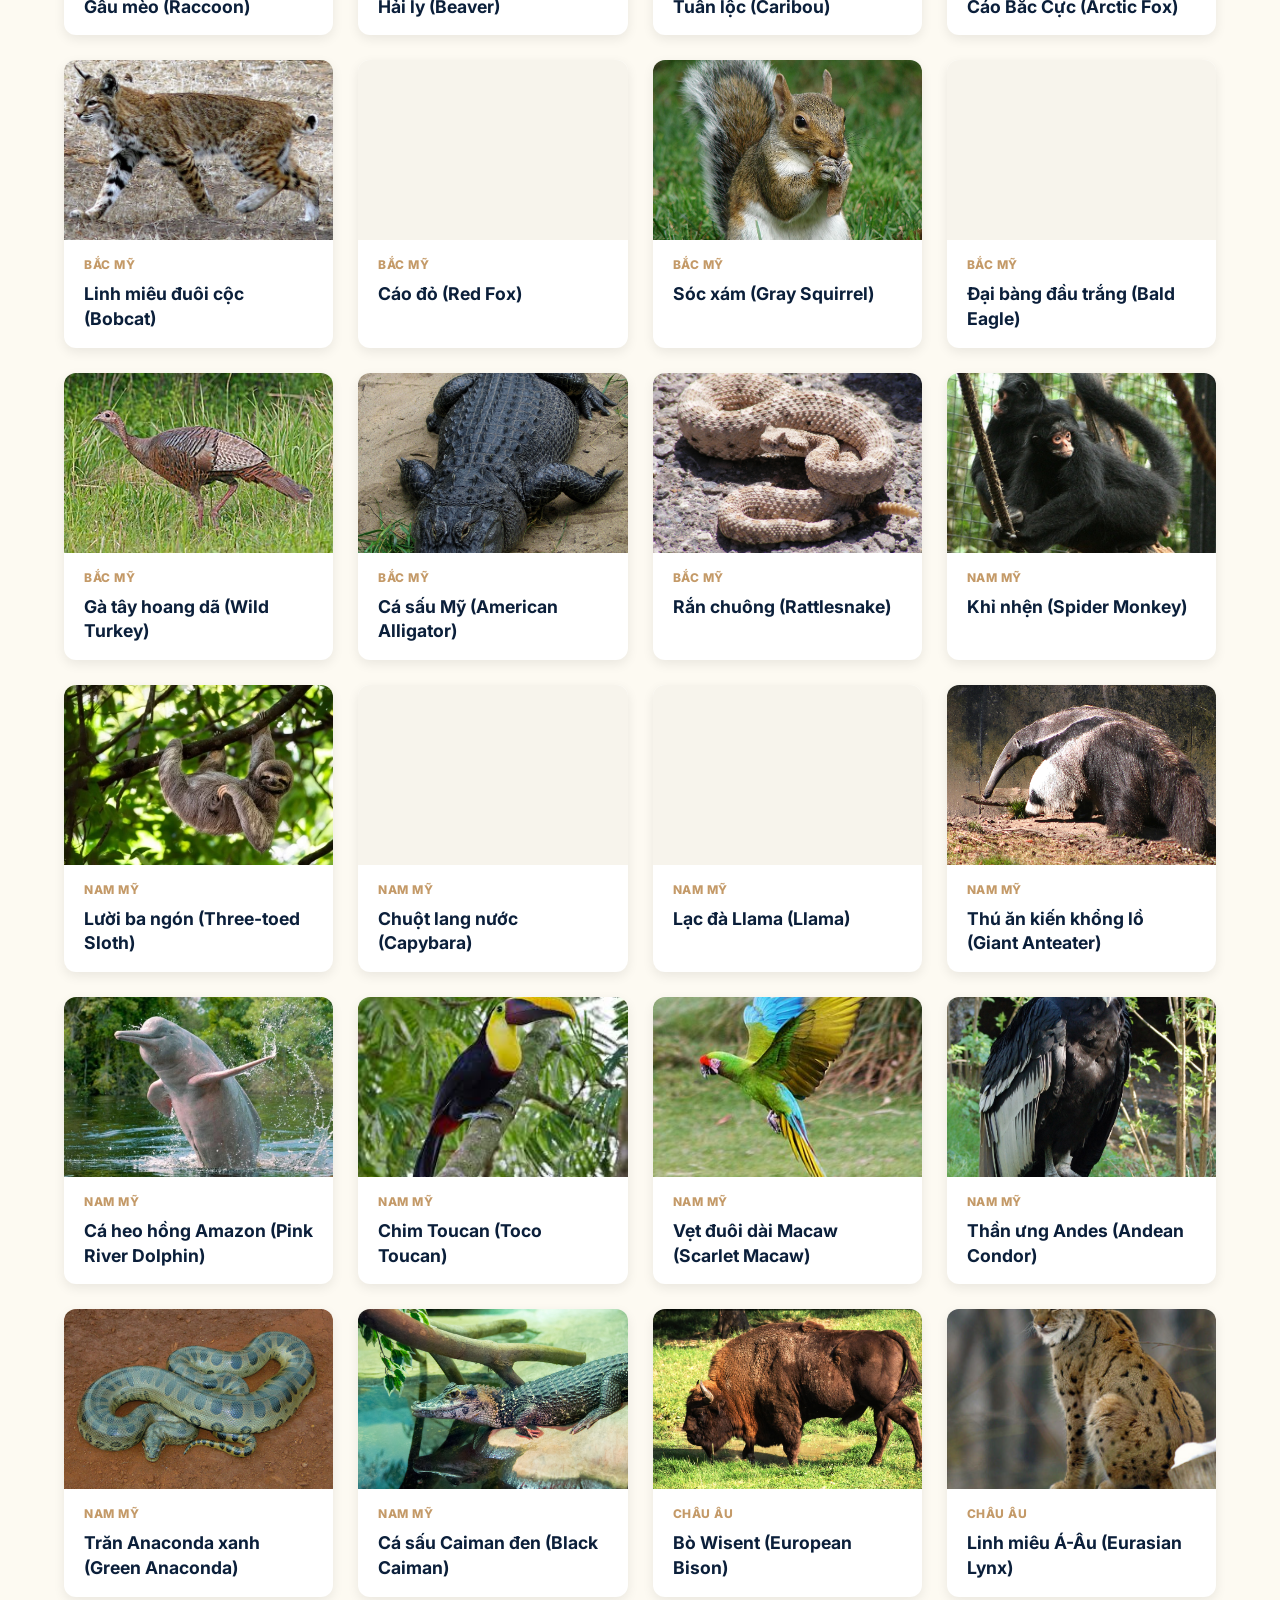
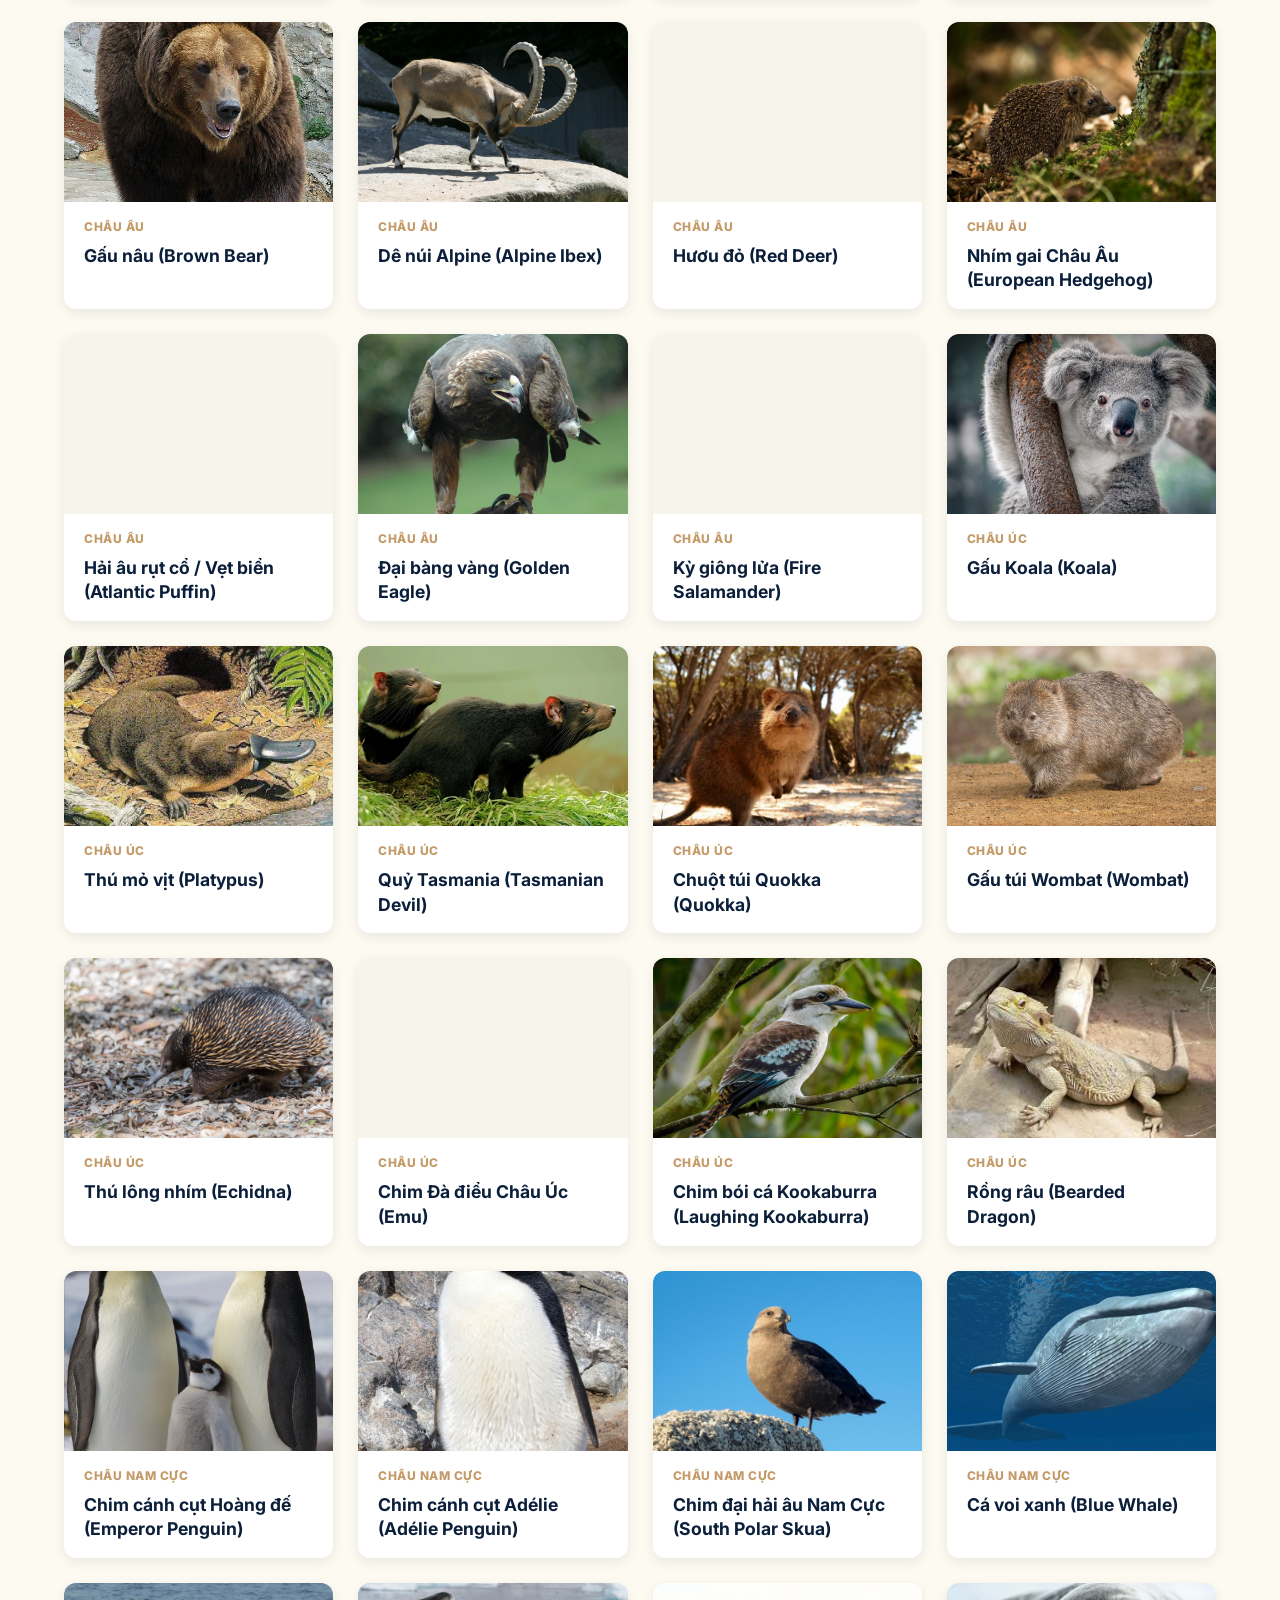
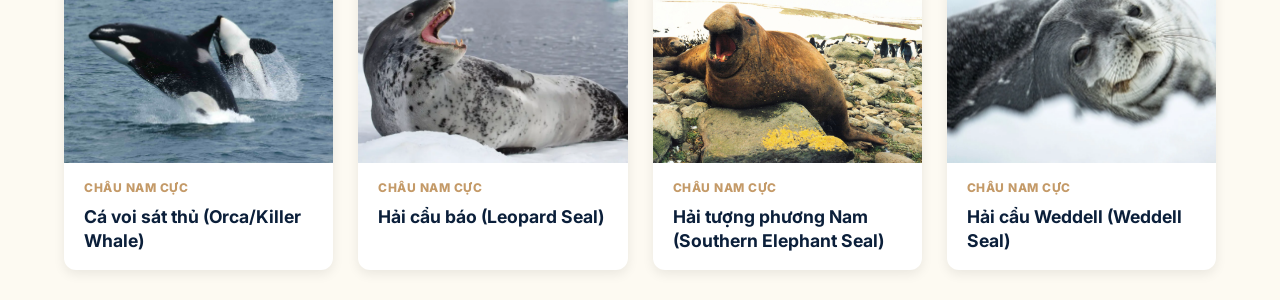
==== commit b98c7f80: "lần 7" ====
--- a/index.html
+++ b/index.html
@@ -21,8 +21,11 @@
 
     <header>
       <div class="header-container">
-        <div class="logo">WildSphere</div>
-
+        <div class="logo" onclick="window.location.href='index.html'">
+          <img src="./image/logo.png" alt="WildSphere Logo">
+          <span>WildSphere</span>
+        </div>
+          
         <div class="search-box">
           <input
             type="text"
--- a/style.css
+++ b/style.css
@@ -43,11 +43,23 @@
   gap: 16px;
 }
 
+/* --- CẬP NHẬT CLASS LOGO --- */
 .logo {
-  font-size: 22px;
+  display: flex;
+  align-items: center;
+  gap: 12px; /* Khoảng cách giữa hình logo và chữ */
+  font-size: 24px; /* Chữ to lên một xíu cho cân với hình */
   font-weight: 800;
-  color: #0b1f3a; /* Xanh đen */
+  color: var(--primary-dark);
   letter-spacing: -0.5px;
+  cursor: pointer;
+}
+
+.logo img {
+  height: 40px; /* Điều chỉnh độ to nhỏ của logo ở đây */
+  width: auto;
+  border-radius: 8px; /* Bo góc nhẹ nếu logo của bạn là hình vuông */
+  object-fit: contain;
 }
 
 /* --- THANH TÌM KIẾM DẠNG VIÊN THUỐC (PILL) --- */
